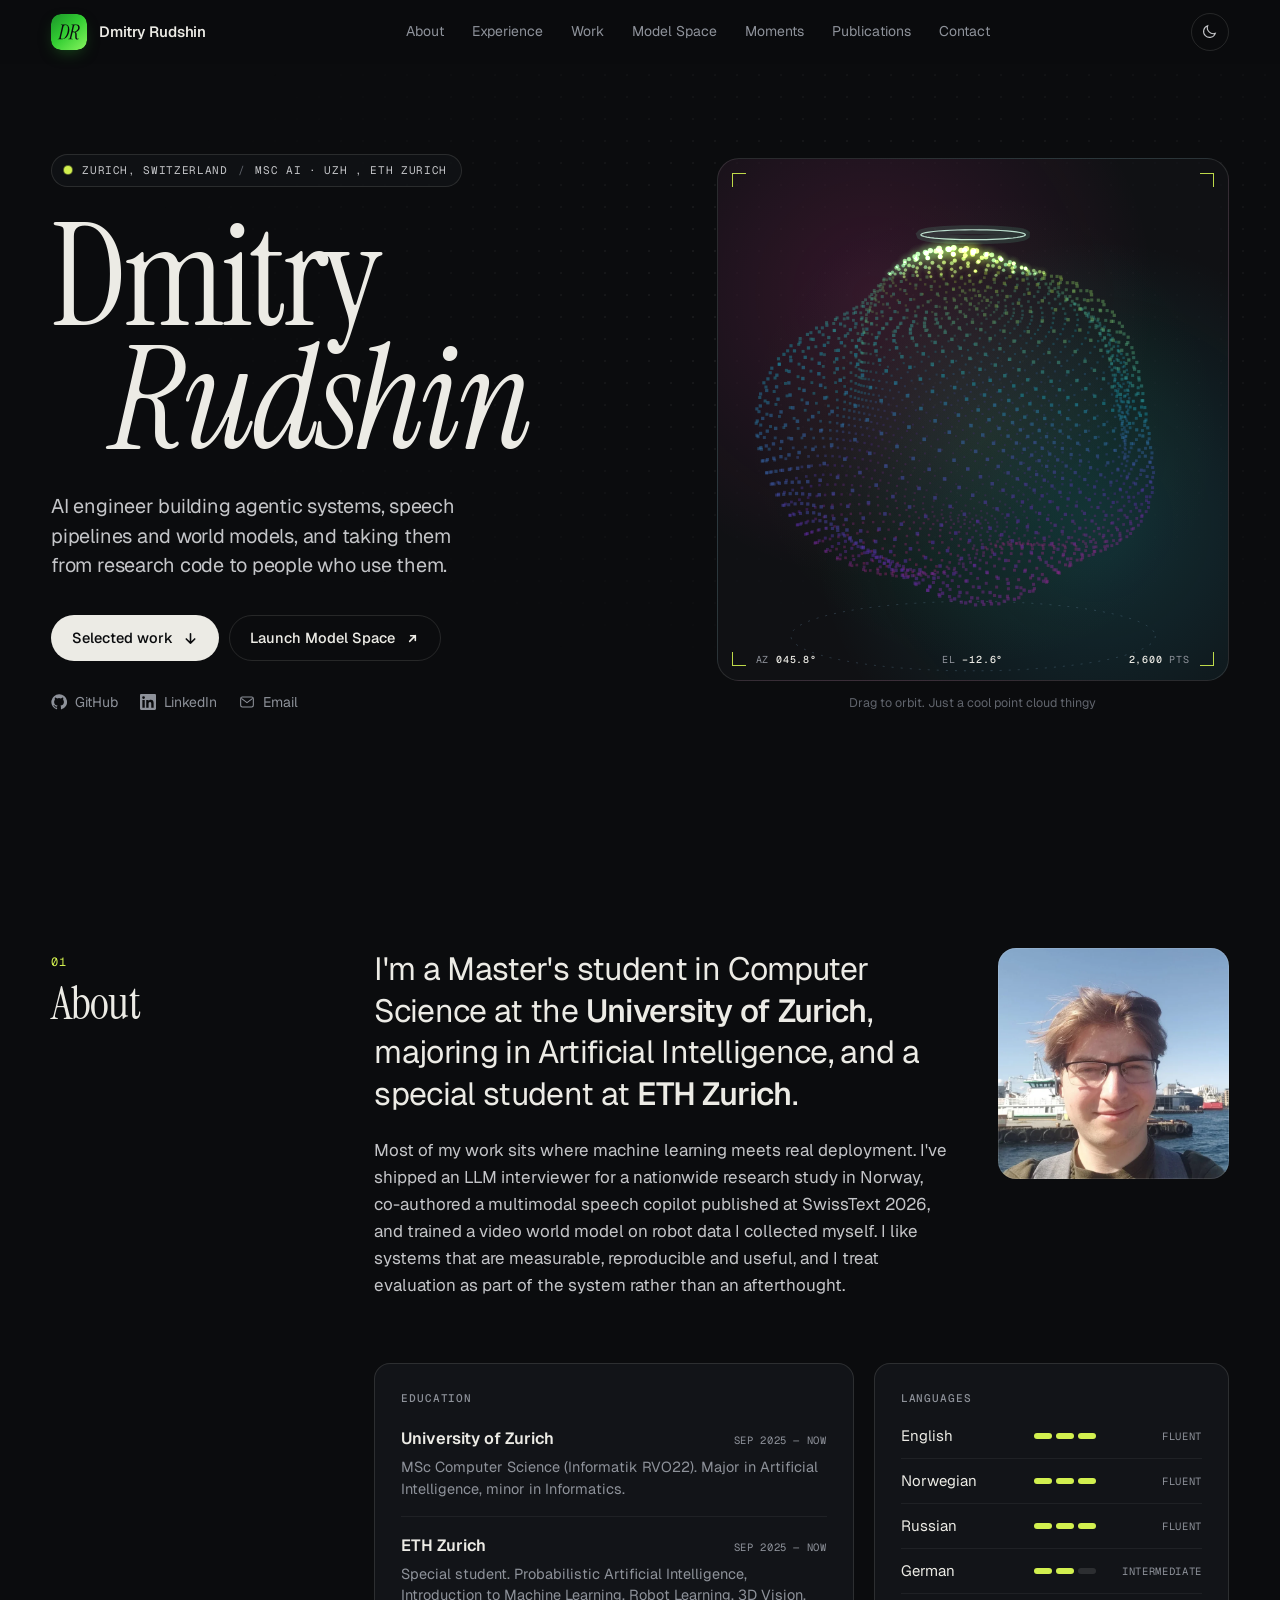
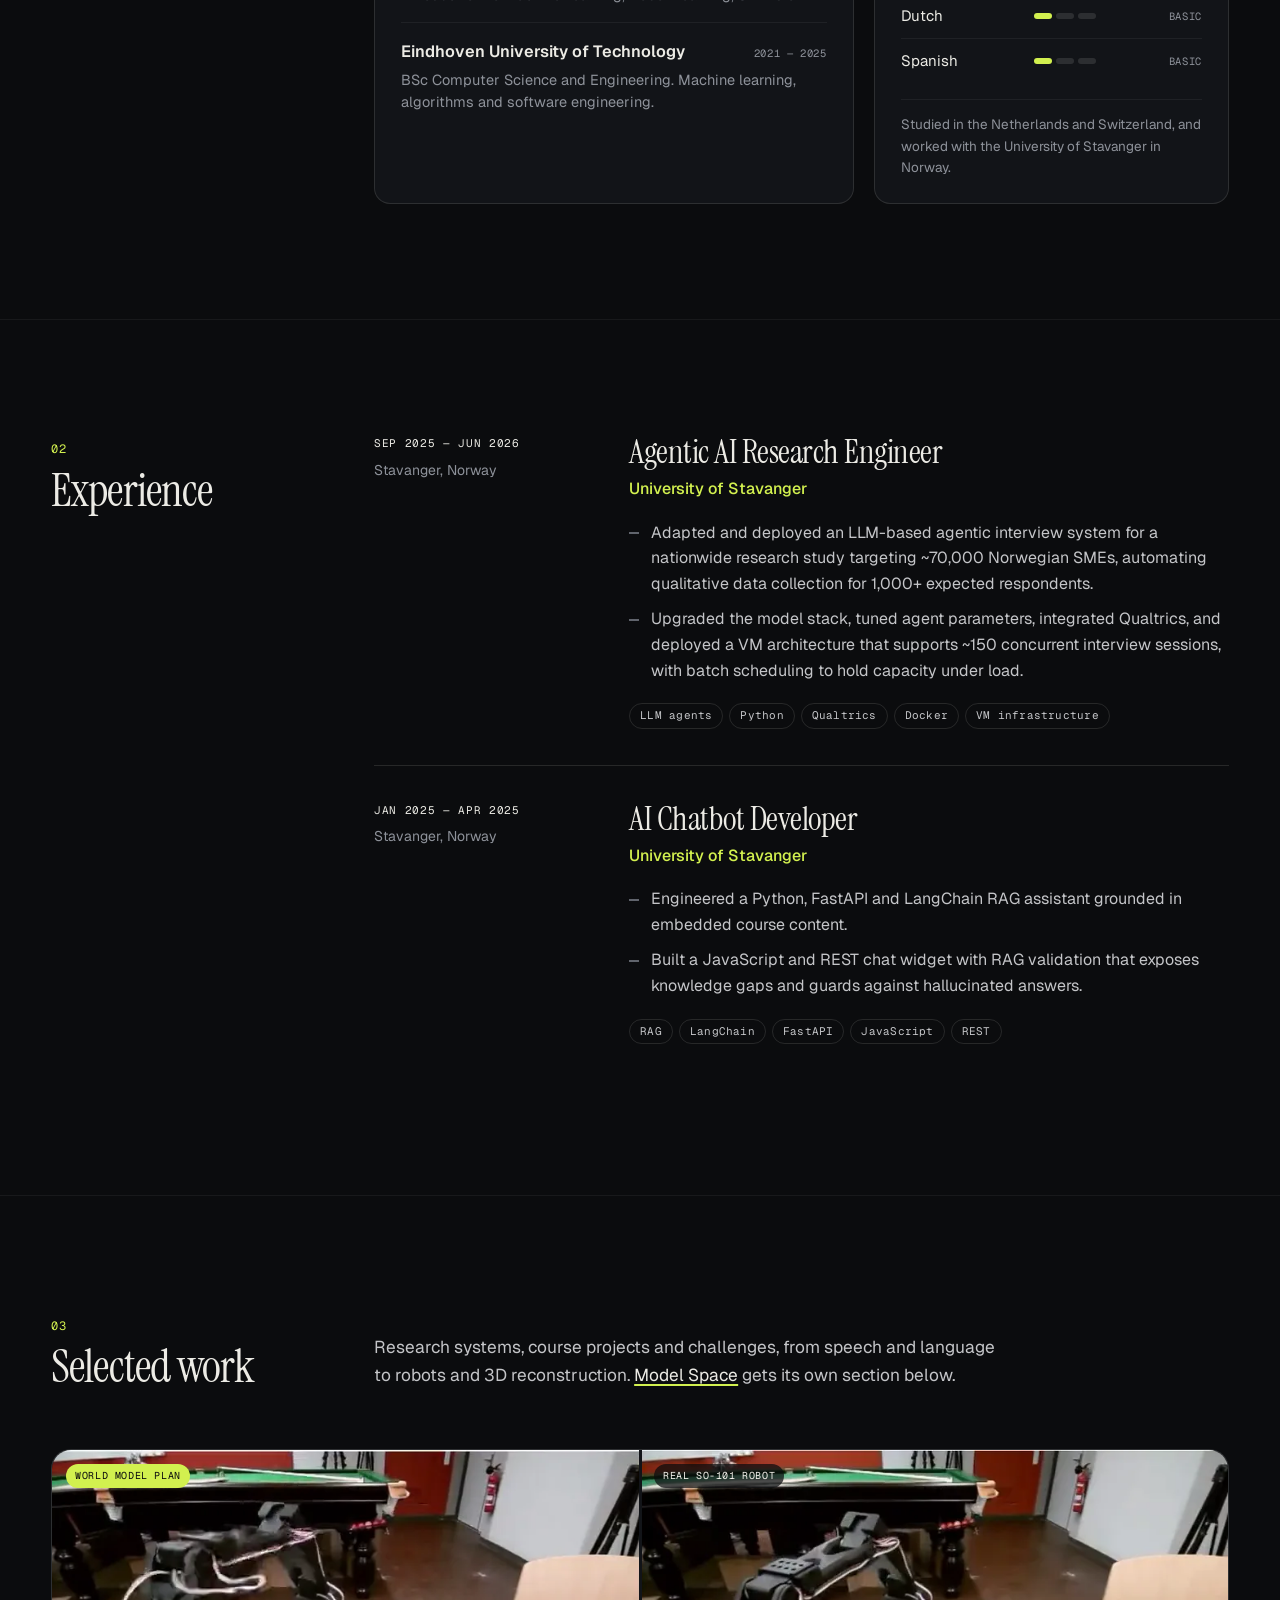
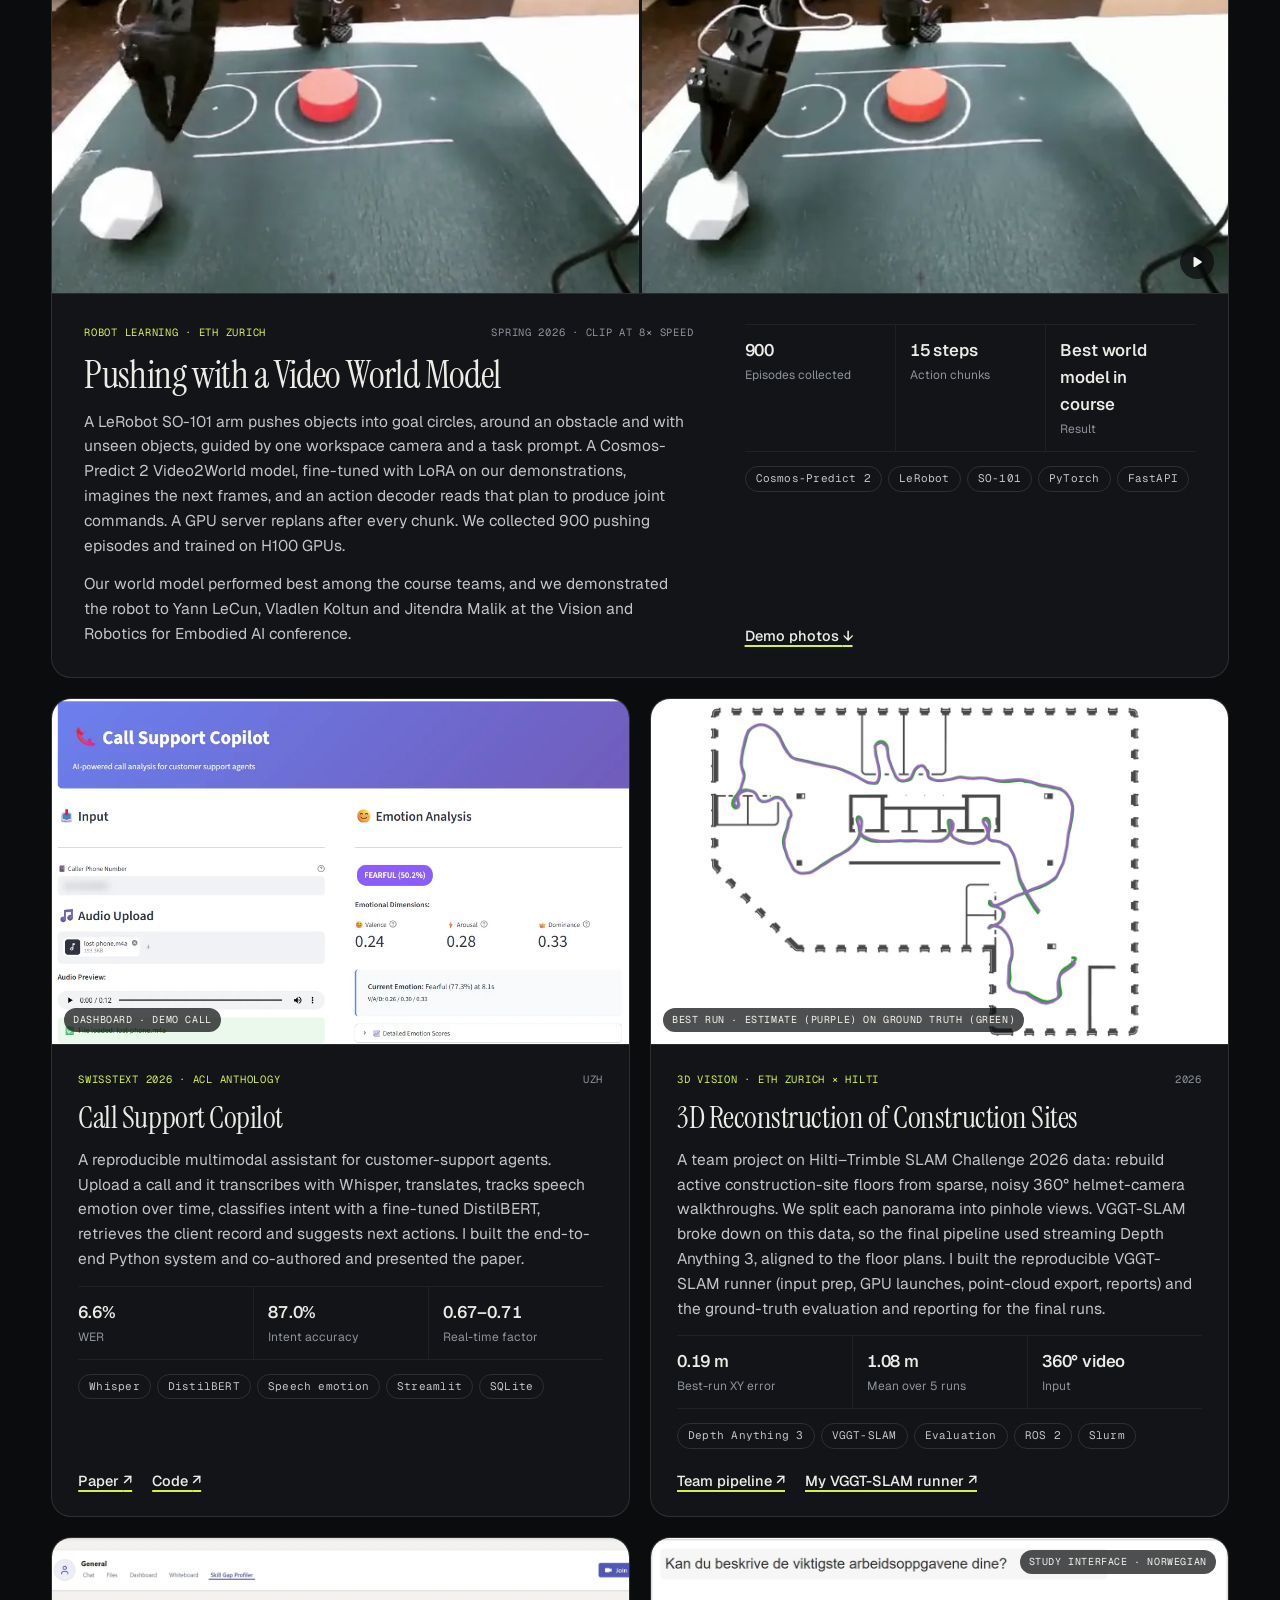
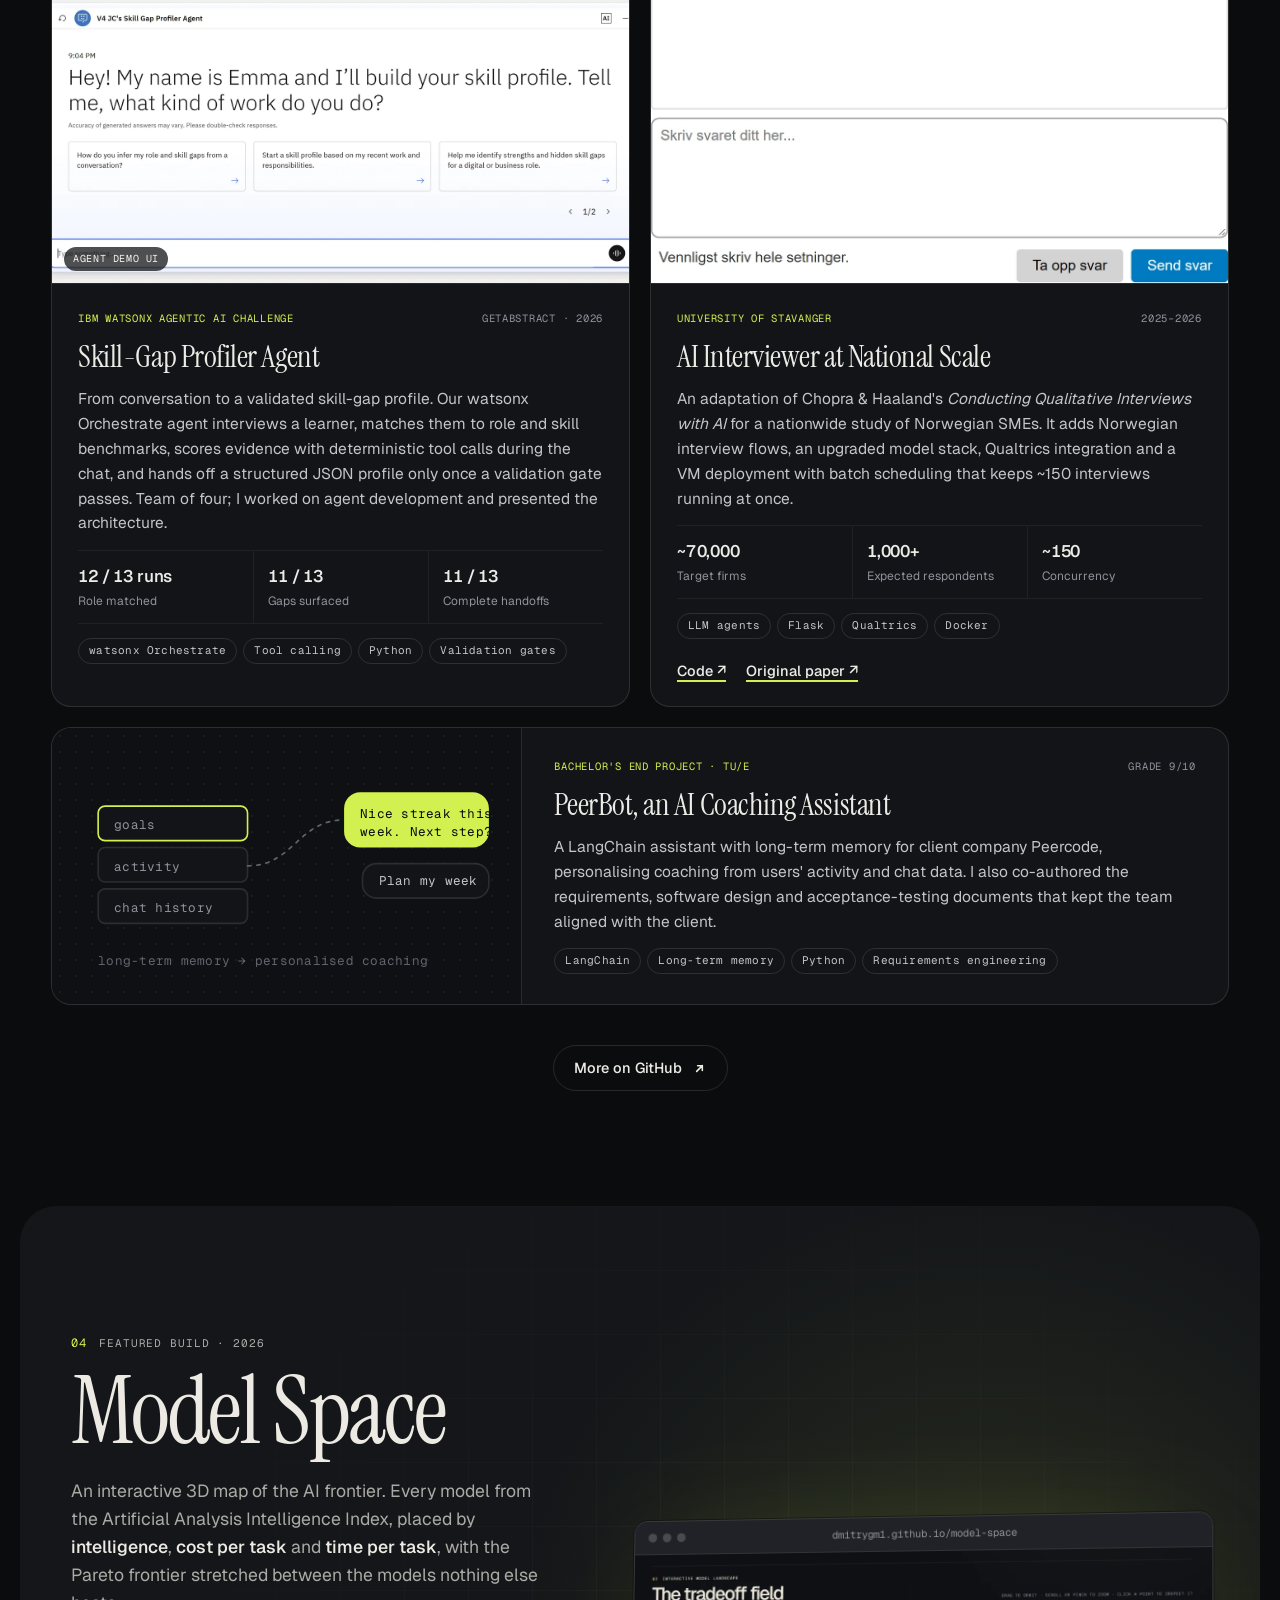
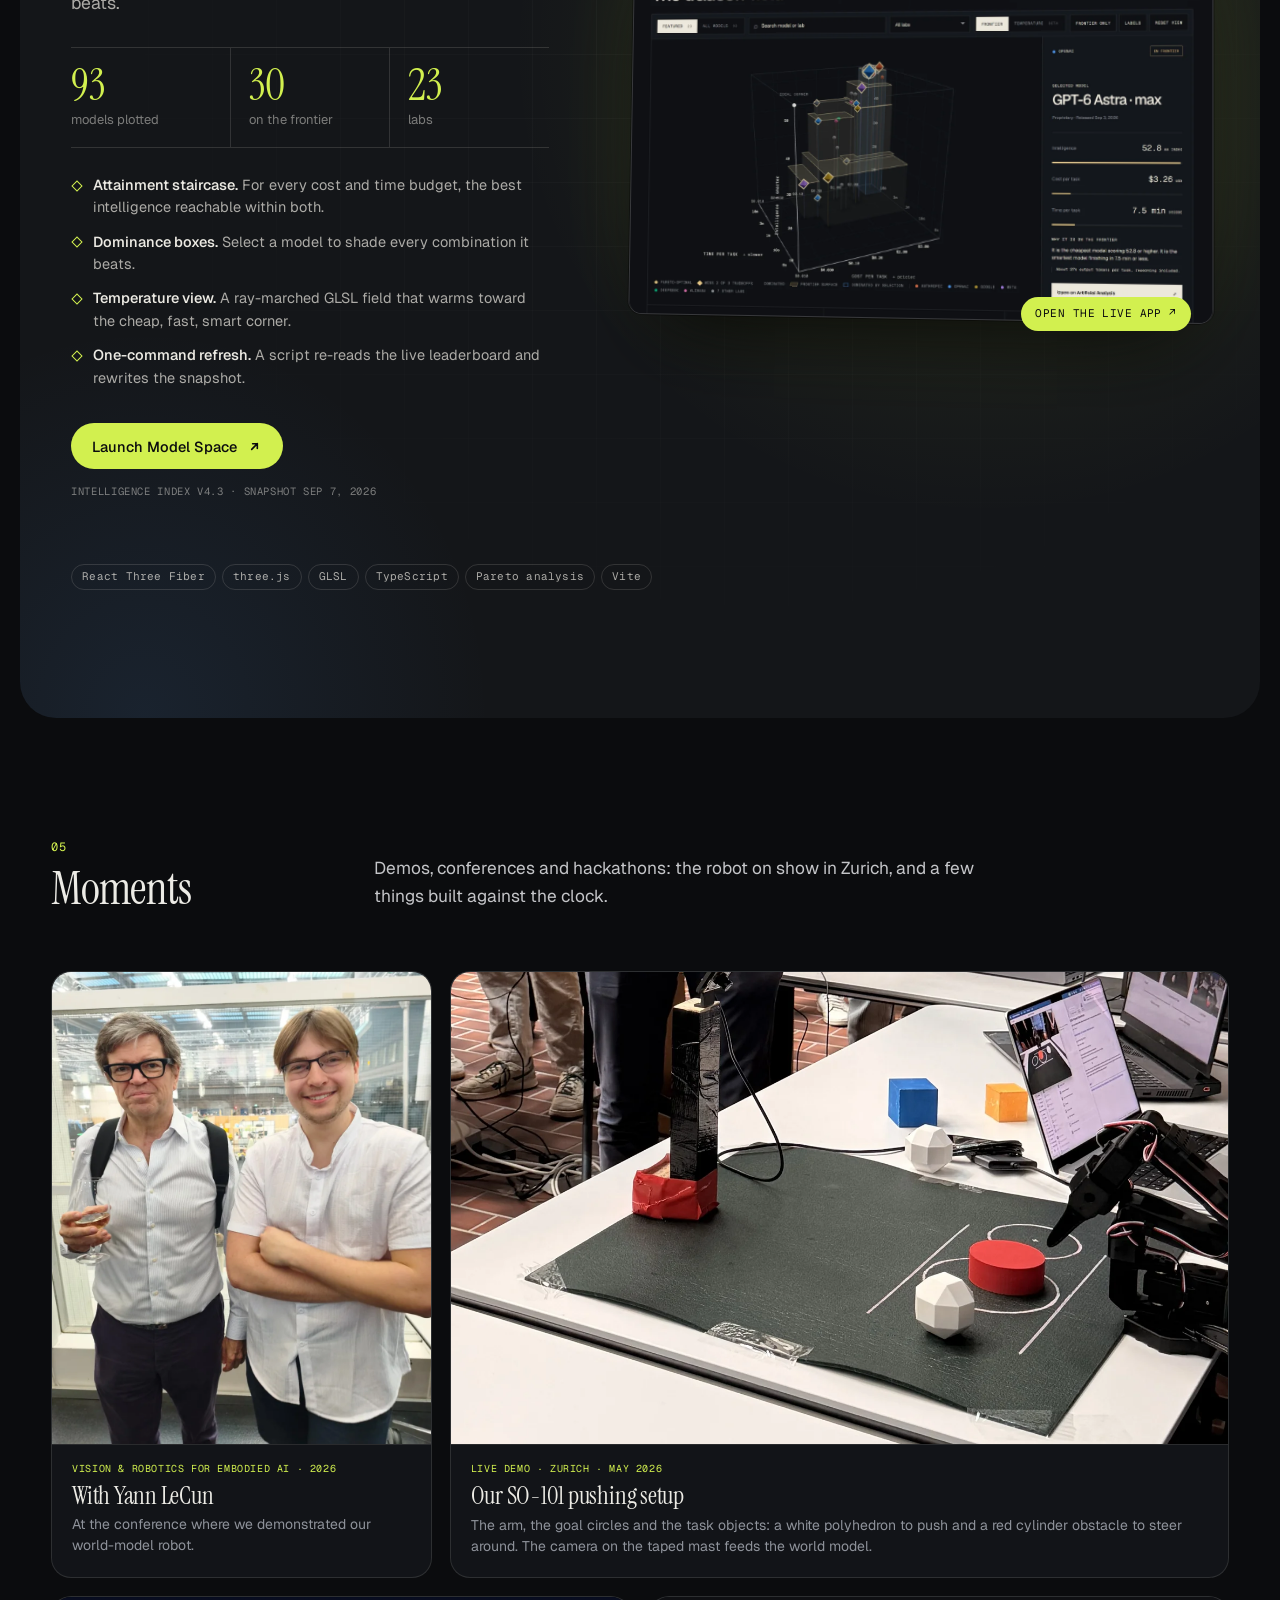
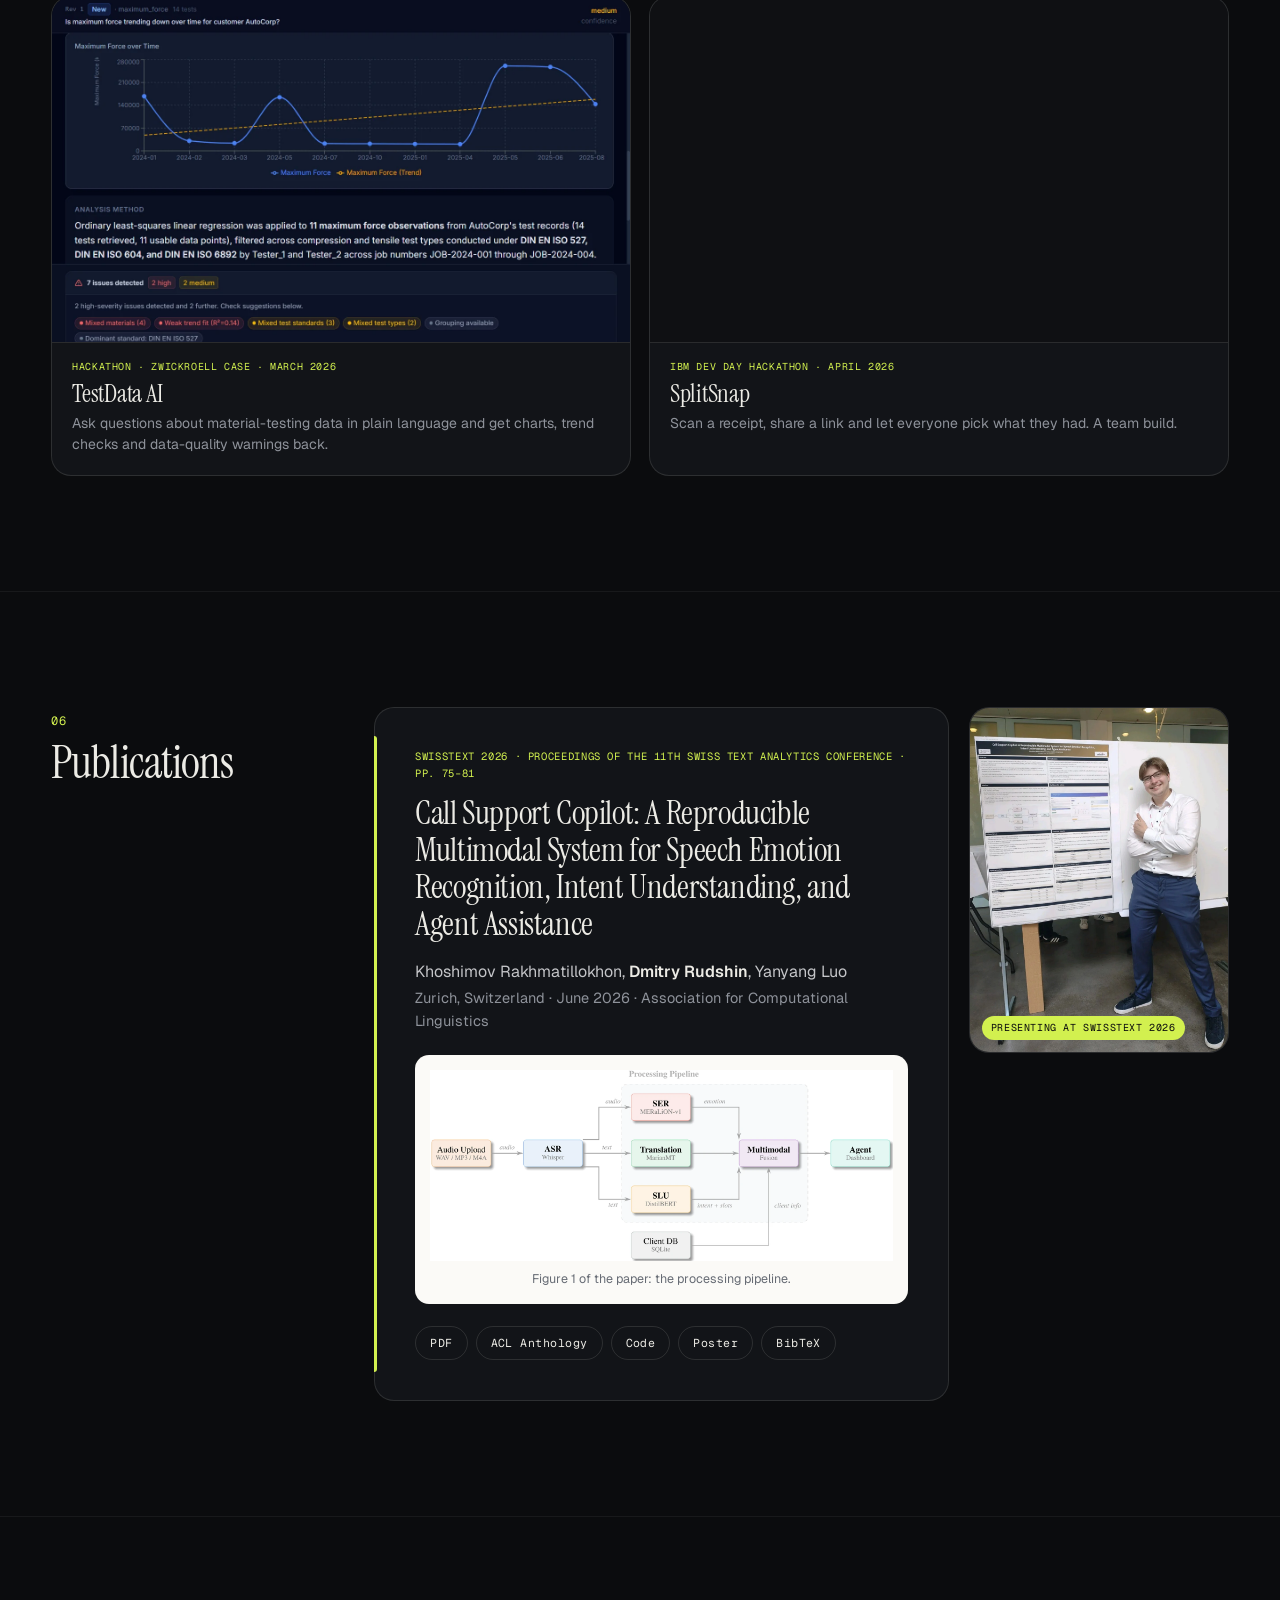
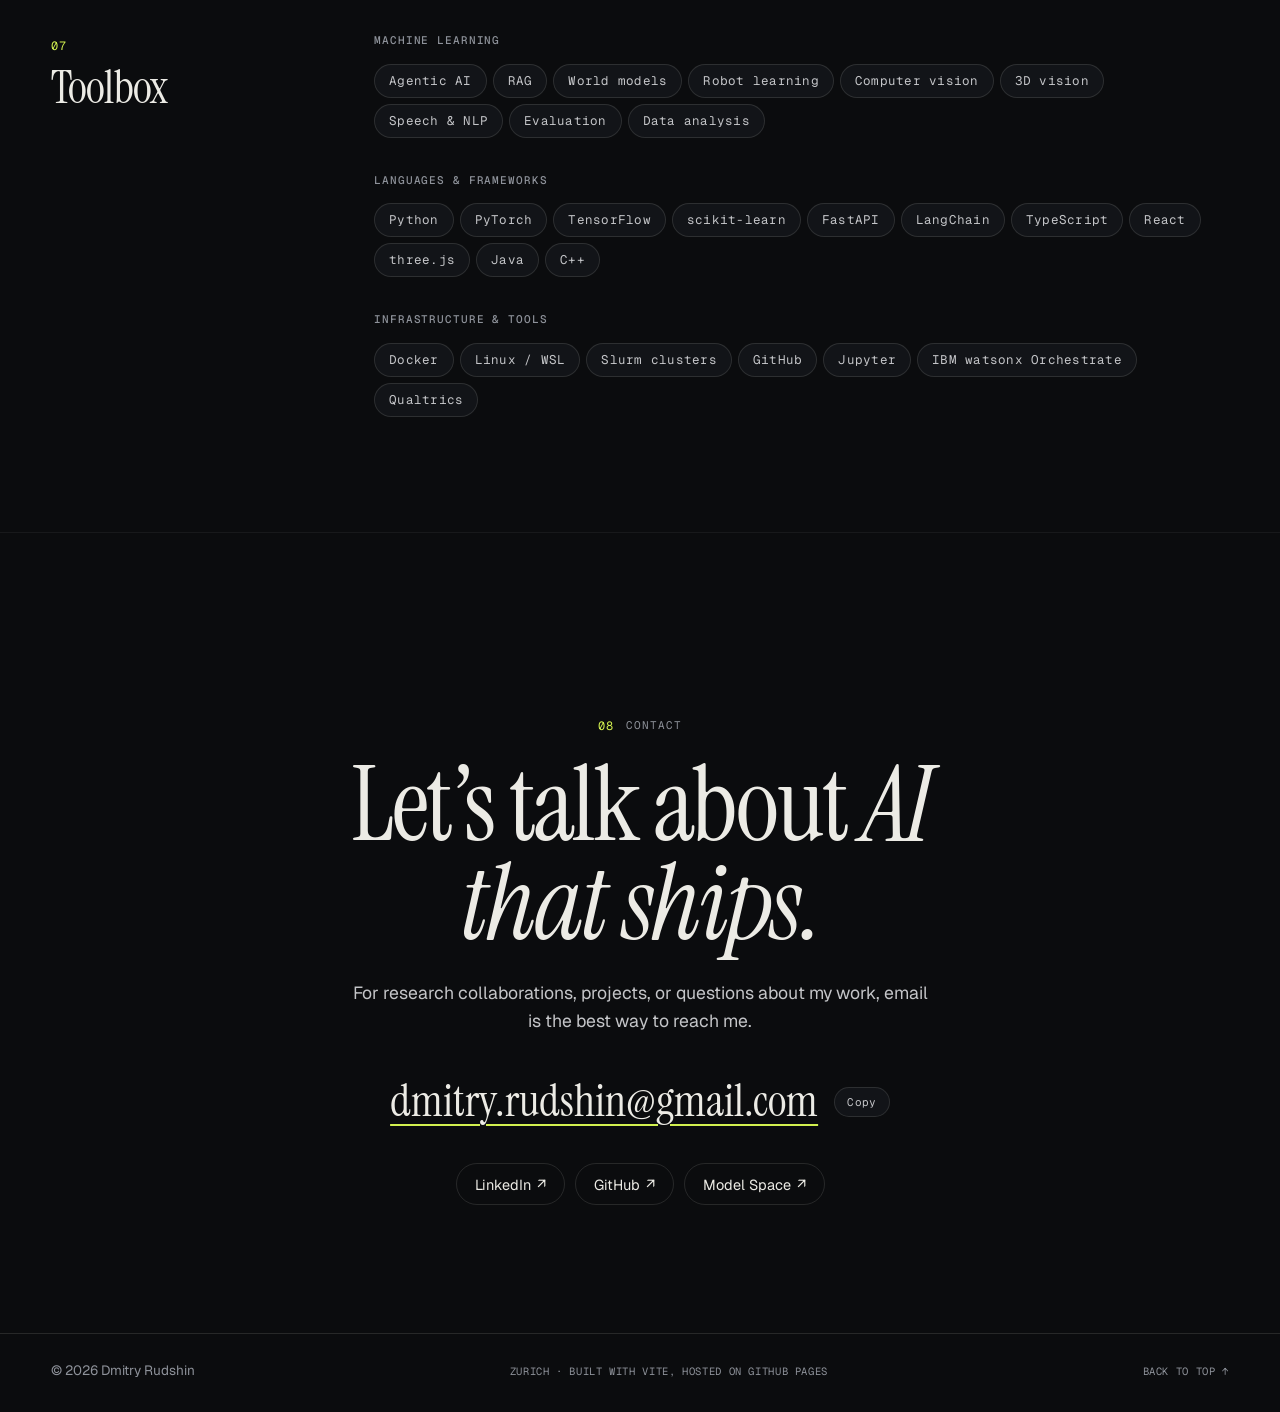
==== index.html @ 6ebbfca5 "deploy: Dmitrygm1/personal-website@c282a1382f0dcc398c1ed1d60522c36b5a8d6012" ====
<!doctype html>
<html lang="en">
  <head>
    <meta charset="UTF-8" />
    <meta name="viewport" content="width=device-width, initial-scale=1" />
    <title>Dmitry Rudshin · AI Engineer</title>
    <meta
      name="description"
      content="Dmitry Rudshin is an AI engineer and MSc Computer Science student at the University of Zurich and ETH Zurich, building agentic AI systems, speech pipelines, 3D vision and robot world models."
    />
    <meta name="author" content="Dmitry Rudshin" />
    <meta name="color-scheme" content="dark light" />
    <meta name="theme-color" content="#0b0c0e" />
    <link rel="canonical" href="https://dmitrygm1.github.io/" />
    <link rel="icon" href="/favicon.svg" type="image/svg+xml" />
    <link rel="apple-touch-icon" href="/apple-touch-icon.png" />

    <meta property="og:type" content="profile" />
    <meta property="og:site_name" content="Dmitry Rudshin" />
    <meta property="og:url" content="https://dmitrygm1.github.io/" />
    <meta property="og:title" content="Dmitry Rudshin · AI Engineer" />
    <meta
      property="og:description"
      content="Agentic AI, speech, 3D vision and robot world models. MSc Computer Science at the University of Zurich and ETH Zurich."
    />
    <meta property="og:image" content="https://dmitrygm1.github.io/og.png" />
    <meta property="og:image:width" content="1200" />
    <meta property="og:image:height" content="630" />
    <meta property="og:image:alt" content="Dmitry Rudshin · AI Engineer" />
    <meta property="profile:first_name" content="Dmitry" />
    <meta property="profile:last_name" content="Rudshin" />
    <meta name="twitter:card" content="summary_large_image" />
    <meta name="twitter:title" content="Dmitry Rudshin · AI Engineer" />
    <meta name="twitter:image" content="https://dmitrygm1.github.io/og.png" />

    <link rel="preconnect" href="https://fonts.googleapis.com" />
    <link rel="preconnect" href="https://fonts.gstatic.com" crossorigin />
    <link
      rel="stylesheet"
      href="https://fonts.googleapis.com/css2?family=Geist:wght@300..700&family=Geist+Mono:wght@400..600&family=Instrument+Serif:ital@0;1&display=swap"
    />

    <!-- Theme before paint: dark unless the visitor picked light. -->
    <script>
      (function () {
        var root = document.documentElement;
        root.classList.add("js");
        var light = false;
        try {
          light = localStorage.getItem("dr-theme") === "light";
        } catch (e) {}
        if (!light) root.dataset.theme = "dark";
      })();
    </script>

    <script type="application/ld+json">
      {
        "@context": "https://schema.org",
        "@type": "Person",
        "name": "Dmitry Rudshin",
        "url": "https://dmitrygm1.github.io/",
        "email": "mailto:dmitry.rudshin@gmail.com",
        "jobTitle": "AI Engineer",
        "sameAs": ["https://www.linkedin.com/in/dmitry-rudshin", "https://github.com/Dmitrygm1"],
        "affiliation": [
          { "@type": "CollegeOrUniversity", "name": "University of Zurich" },
          { "@type": "CollegeOrUniversity", "name": "ETH Zurich" }
        ],
        "alumniOf": { "@type": "CollegeOrUniversity", "name": "Eindhoven University of Technology" },
        "knowsAbout": ["Agentic AI", "Retrieval-augmented generation", "Speech processing", "World models", "Robot learning", "Computer vision", "3D vision"],
        "knowsLanguage": ["English", "Norwegian", "Russian", "German", "Dutch", "Spanish"]
      }
    </script>
    <script type="module" crossorigin src="/assets/home-Czyv4Zl3.js"></script>
    <link rel="modulepreload" crossorigin href="/assets/pareto-D0q48_XX.js">
    <link rel="stylesheet" crossorigin href="/assets/home-0fD5lj1x.css">
  </head>
  <body>
    <a class="skip-link" href="#main">Skip to content</a>

    <header class="site-header" data-header>
      <div class="header-inner">
        <a class="brand" href="#top" aria-label="Dmitry Rudshin, back to top">
          <svg class="brand-mark" viewBox="0 0 64 64" aria-hidden="true"><defs><linearGradient id="brand-gradient" x1="6" y1="4" x2="58" y2="62" gradientUnits="userSpaceOnUse"><stop offset="0" stop-color="#1f9d2b"/><stop offset="0.45" stop-color="#32cd32"/><stop offset="1" stop-color="#7ef05a"/></linearGradient></defs><rect width="64" height="64" rx="17" fill="url(#brand-gradient)"/><path d="M12.26 45.11Q11.74 45.11 11.74 44.74Q11.74 44.33 12.48 44.22L13.22 44.11Q14.03 44 14.34 43.73Q14.66 43.45 14.8 42.67L19.82 20.99Q20 20.22 19.82 19.96Q19.63 19.7 18.9 19.56L18.16 19.41Q17.68 19.3 17.68 19Q17.68 18.56 18.34 18.56H25.76Q28.93 18.56 30.79 20.9Q32.65 23.24 32.65 27.85Q32.65 31.24 31.58 34.36Q30.51 37.48 28.71 39.89Q26.9 42.31 24.59 43.71Q22.29 45.11 19.78 45.11ZM19.97 44.15Q22.07 44.15 23.91 42.6Q25.76 41.05 27.16 38.38Q28.56 35.71 29.35 32.35Q30.14 28.99 30.14 25.42Q30.14 22.47 28.93 20.99Q27.71 19.52 25.53 19.52Q22.77 19.52 22.14 22.21L17.72 41.46Q17.39 42.93 17.99 43.54Q18.6 44.15 19.97 44.15ZM46.55 45.44Q45 45.44 44.03 44.33Q43.05 43.23 43.09 41.24L43.12 37.14Q43.16 35.15 42.9 34.12Q42.64 33.09 41.94 32.72Q41.24 32.35 39.88 32.35Q39.07 32.35 38.68 32.65Q38.29 32.94 38.14 33.57L36.01 42.53Q35.82 43.3 36.04 43.6Q36.26 43.89 37.19 44.04L38.81 44.26Q39.32 44.3 39.32 44.67Q39.32 45.11 38.73 45.11H30.92Q30.4 45.11 30.4 44.74Q30.4 44.33 31.14 44.22L31.88 44.11Q32.69 44 33 43.73Q33.31 43.45 33.46 42.67L38.48 20.99Q38.66 20.22 38.48 19.96Q38.29 19.7 37.55 19.56L36.82 19.41Q36.34 19.3 36.34 19Q36.34 18.56 37 18.56H44.49Q46.66 18.56 48.1 19.33Q49.54 20.11 50.26 21.4Q50.98 22.69 50.98 24.24Q50.98 26.19 49.98 27.78Q48.99 29.36 47.38 30.45Q45.78 31.54 43.93 32.06Q43.71 32.09 43.69 32.26Q43.68 32.42 43.9 32.53Q44.93 33.09 45.3 34.08Q45.67 35.08 45.67 36.74V40.5Q45.67 42.53 46.11 43.28Q46.55 44.04 47.33 44.04Q47.62 44.04 47.84 43.95Q48.06 43.85 48.43 43.6Q48.73 43.34 48.97 43.45Q49.21 43.56 49.21 43.85Q49.21 44.37 48.43 44.91Q47.66 45.44 46.55 45.44ZM41.17 31.43Q43.01 31.43 44.63 30.43Q46.26 29.44 47.27 27.74Q48.28 26.05 48.28 23.94Q48.28 21.88 47.27 20.68Q46.26 19.48 43.75 19.48Q41.39 19.48 41.02 20.96L39.07 29.4Q38.59 31.43 41.17 31.43Z" fill="#0b0c0e"/></svg>
          <span class="brand-name">Dmitry Rudshin</span>
        </a>

        <nav class="site-nav" id="site-nav" aria-label="Primary">
          <a href="#about">About</a>
          <a href="#experience">Experience</a>
          <a href="#work">Work</a>
          <a href="#model-space">Model Space</a>
          <a href="#moments">Moments</a>
          <a href="#publications">Publications</a>
          <a href="#contact">Contact</a>
        </nav>

        <div class="header-actions">
          <button class="icon-button theme-toggle" type="button" data-theme-toggle aria-label="Switch colour theme">
            <svg class="icon-sun" viewBox="0 0 24 24" aria-hidden="true">
              <circle cx="12" cy="12" r="4.2" />
              <path d="M12 2.5v2.2M12 19.3v2.2M4.7 4.7l1.6 1.6M17.7 17.7l1.6 1.6M2.5 12h2.2M19.3 12h2.2M4.7 19.3l1.6-1.6M17.7 6.3l1.6-1.6" />
            </svg>
            <svg class="icon-moon" viewBox="0 0 24 24" aria-hidden="true">
              <path d="M20.2 14.6A8.5 8.5 0 0 1 9.4 3.8a8.5 8.5 0 1 0 10.8 10.8Z" />
            </svg>
          </button>
          <button class="icon-button menu-toggle" type="button" data-menu-toggle aria-controls="site-nav" aria-expanded="false" aria-label="Open menu">
            <span></span><span></span>
          </button>
        </div>
      </div>
    </header>

    <main id="main">
      <!-- ───────────────────────── Hero ───────────────────────── -->
      <section class="hero" id="top" aria-labelledby="hero-title">
        <div class="container hero-grid">
          <div class="hero-copy">
            <p class="hero-kicker reveal">
              <span class="pulse" aria-hidden="true"></span>
              <span>Zurich, Switzerland</span> <span class="sep" aria-hidden="true">/</span> <span>MSc AI · UZH , ETH Zurich</span>
            </p>
            <h1 class="hero-title reveal" id="hero-title">
              <span>Dmitry</span>
              <span><em>Rudshin</em></span>
            </h1>
            <p class="hero-lede reveal">
              AI engineer building agentic systems, speech pipelines and
              world models, and taking them from research code to people who use them.
            </p>
            <div class="hero-actions reveal">
              <a class="button button-primary" href="#work">
                Selected work
                <svg viewBox="0 0 16 16" aria-hidden="true"><path d="M8 3v10M3.5 8.5 8 13l4.5-4.5" /></svg>
              </a>
              <a class="button button-ghost" href="/model-space/">
                Launch Model Space
                <svg viewBox="0 0 16 16" aria-hidden="true"><path d="M5 11 11 5M6 5h5v5" /></svg>
              </a>
            </div>
            <ul class="hero-links reveal" aria-label="Profiles">
              <li>
                <a href="https://github.com/Dmitrygm1" target="_blank" rel="noopener">
                  <svg viewBox="0 0 24 24" aria-hidden="true"><path d="M12 .5a11.5 11.5 0 0 0-3.64 22.41c.58.1.79-.25.79-.56v-2c-3.2.7-3.88-1.37-3.88-1.37-.52-1.33-1.28-1.69-1.28-1.69-1.05-.71.08-.7.08-.7 1.15.08 1.76 1.19 1.76 1.19 1.03 1.76 2.7 1.25 3.36.96.1-.75.4-1.25.73-1.54-2.55-.29-5.24-1.28-5.24-5.68 0-1.25.45-2.28 1.19-3.08-.12-.29-.52-1.46.11-3.05 0 0 .97-.31 3.17 1.18a11 11 0 0 1 5.77 0c2.2-1.49 3.17-1.18 3.17-1.18.63 1.59.23 2.76.11 3.05.74.8 1.19 1.83 1.19 3.08 0 4.41-2.69 5.38-5.26 5.67.41.36.78 1.06.78 2.14v3.17c0 .31.21.67.8.56A11.5 11.5 0 0 0 12 .5Z" /></svg>
                  GitHub
                </a>
              </li>
              <li>
                <a href="https://www.linkedin.com/in/dmitry-rudshin" target="_blank" rel="noopener">
                  <svg viewBox="0 0 24 24" aria-hidden="true"><path d="M20.45 20.45h-3.56v-5.57c0-1.33-.02-3.04-1.85-3.04-1.85 0-2.14 1.45-2.14 2.94v5.67H9.34V9h3.42v1.56h.05c.48-.9 1.64-1.85 3.37-1.85 3.6 0 4.27 2.37 4.27 5.46v6.28ZM5.34 7.43a2.06 2.06 0 1 1 0-4.13 2.06 2.06 0 0 1 0 4.13ZM7.12 20.45H3.56V9h3.56v11.45ZM22.22 0H1.77C.79 0 0 .77 0 1.73v20.54C0 23.23.79 24 1.77 24h20.45c.98 0 1.78-.77 1.78-1.73V1.73C24 .77 23.2 0 22.22 0Z" /></svg>
                  LinkedIn
                </a>
              </li>
              <li>
                <a href="mailto:dmitry.rudshin@gmail.com">
                  <svg viewBox="0 0 24 24" aria-hidden="true" class="stroke"><rect x="2.5" y="4.5" width="19" height="15" rx="2.5" /><path d="m3.5 6.5 8.5 6.5 8.5-6.5" /></svg>
                  Email
                </a>
              </li>
            </ul>
          </div>

          <figure class="cloud-figure reveal" aria-label="Interactive point cloud">
            <div class="viewport" data-viewport title="Drag to orbit">
              <canvas data-pointcloud aria-hidden="true"></canvas>
              <span class="corner tl" aria-hidden="true"></span>
              <span class="corner tr" aria-hidden="true"></span>
              <span class="corner bl" aria-hidden="true"></span>
              <span class="corner br" aria-hidden="true"></span>
              <div class="viewport-hud top" aria-hidden="true">
                <span></span>
                <span></span>
              </div>
              <div class="viewport-hud bottom" aria-hidden="true">
                <span>az <b data-readout-az>000.0°</b></span>
                <span>el <b data-readout-el>00.0°</b></span>
                <span><b data-readout-n>0</b> pts</span>
              </div>
            </div>
            <figcaption>Drag to orbit. Just a cool point cloud thingy</figcaption>
          </figure>
        </div>
      </section>

      <!-- ───────────────────────── About ───────────────────────── -->
      <section class="section" id="about" aria-labelledby="about-title">
        <div class="container section-grid">
          <header class="section-label reveal">
            <span class="section-index">01</span>
            <h2 id="about-title">About</h2>
          </header>

          <div class="section-body">
            <div class="about-lead">
              <div class="about-intro reveal">
                <p class="big-text">
                  I'm a Master's student in Computer Science at the <strong>University of Zurich</strong>, majoring in
                  Artificial Intelligence, and a special student at <strong>ETH Zurich</strong>.
                </p>
                <p>
                  Most of my work sits where machine learning meets real deployment. I've shipped an LLM interviewer for a
                  nationwide research study in Norway, co-authored a multimodal speech copilot published at SwissText 2026,
                  and trained a video world model on robot data I collected myself. I like systems that are measurable,
                  reproducible and useful, and I treat evaluation as part of the system rather than an afterthought.
                </p>
              </div>
              <figure class="portrait reveal">
                <img src="/images/photos/portrait.webp" width="720" height="720" decoding="async" alt="Dmitry Rudshin smiling by a harbour on a sunny day" />
              </figure>
            </div>

            <div class="about-columns">
              <div class="panel reveal">
                <h3 class="panel-title">Education</h3>
                <ol class="edu-list">
                  <li>
                    <div class="edu-head">
                      <strong>University of Zurich</strong>
                      <span class="mono">Sep 2025 — now</span>
                    </div>
                    <p>MSc Computer Science (Informatik RVO22). Major in Artificial Intelligence, minor in Informatics.</p>
                  </li>
                  <li>
                    <div class="edu-head">
                      <strong>ETH Zurich</strong>
                      <span class="mono">Sep 2025 — now</span>
                    </div>
                    <p>Special student. Probabilistic Artificial Intelligence, Introduction to Machine Learning, Robot Learning, 3D Vision.</p>
                  </li>
                  <li>
                    <div class="edu-head">
                      <strong>Eindhoven University of Technology</strong>
                      <span class="mono">2021 — 2025</span>
                    </div>
                    <p>BSc Computer Science and Engineering. Machine learning, algorithms and software engineering.</p>
                  </li>
                </ol>
              </div>

              <div class="panel reveal">
                <h3 class="panel-title">Languages</h3>
                <ul class="lang-list">
                  <li><span>English</span><span class="level" data-level="3" aria-label="Fluent"><i></i><i></i><i></i></span><em>Fluent</em></li>
                  <li><span>Norwegian</span><span class="level" data-level="3" aria-label="Fluent"><i></i><i></i><i></i></span><em>Fluent</em></li>
                  <li><span>Russian</span><span class="level" data-level="3" aria-label="Fluent"><i></i><i></i><i></i></span><em>Fluent</em></li>
                  <li><span>German</span><span class="level" data-level="2" aria-label="Intermediate"><i></i><i></i><i></i></span><em>Intermediate</em></li>
                  <li><span>Dutch</span><span class="level" data-level="1" aria-label="Basic"><i></i><i></i><i></i></span><em>Basic</em></li>
                  <li><span>Spanish</span><span class="level" data-level="1" aria-label="Basic"><i></i><i></i><i></i></span><em>Basic</em></li>
                </ul>
                <p class="panel-note">Studied in the Netherlands and Switzerland, and worked with the University of Stavanger in Norway.</p>
              </div>
            </div>
          </div>
        </div>
      </section>

      <!-- ───────────────────────── Experience ───────────────────────── -->
      <section class="section" id="experience" aria-labelledby="experience-title">
        <div class="container section-grid">
          <header class="section-label reveal">
            <span class="section-index">02</span>
            <h2 id="experience-title">Experience</h2>
          </header>

          <div class="section-body">
            <ol class="timeline">
              <li class="role reveal">
                <div class="role-meta">
                  <span class="mono">Sep 2025 — Jun 2026</span>
                  <span class="role-place">Stavanger, Norway</span>
                </div>
                <div class="role-body">
                  <h3>Agentic AI Research Engineer</h3>
                  <p class="role-org">University of Stavanger</p>
                  <ul>
                    <li>
                      Adapted and deployed an LLM-based agentic interview system for a nationwide research study targeting
                      ~70,000 Norwegian SMEs, automating qualitative data collection for 1,000+ expected respondents.
                    </li>
                    <li>
                      Upgraded the model stack, tuned agent parameters, integrated Qualtrics, and deployed a VM architecture
                      that supports ~150 concurrent interview sessions, with batch scheduling to hold capacity under load.
                    </li>
                  </ul>
                  <ul class="tags" aria-label="Technologies">
                    <li>LLM agents</li><li>Python</li><li>Qualtrics</li><li>Docker</li><li>VM infrastructure</li>
                  </ul>
                </div>
              </li>

              <li class="role reveal">
                <div class="role-meta">
                  <span class="mono">Jan 2025 — Apr 2025</span>
                  <span class="role-place">Stavanger, Norway</span>
                </div>
                <div class="role-body">
                  <h3>AI Chatbot Developer</h3>
                  <p class="role-org">University of Stavanger</p>
                  <ul>
                    <li>Engineered a Python, FastAPI and LangChain RAG assistant grounded in embedded course content.</li>
                    <li>
                      Built a JavaScript and REST chat widget with RAG validation that exposes knowledge gaps and guards
                      against hallucinated answers.
                    </li>
                  </ul>
                  <ul class="tags" aria-label="Technologies">
                    <li>RAG</li><li>LangChain</li><li>FastAPI</li><li>JavaScript</li><li>REST</li>
                  </ul>
                </div>
              </li>
            </ol>
          </div>
        </div>
      </section>

      <!-- ───────────────────────── Work ───────────────────────── -->
      <section class="section" id="work" aria-labelledby="work-title">
        <div class="container">
          <div class="section-grid section-grid-head">
            <header class="section-label reveal">
              <span class="section-index">03</span>
              <h2 id="work-title">Selected work</h2>
            </header>
            <p class="section-intro reveal">
              Research systems, course projects and challenges, from speech and language to robots and 3D reconstruction.
              <a class="text-link" href="#model-space">Model Space</a> gets its own section below.
            </p>
          </div>

          <div class="project-grid">
            <!-- Video World Model (featured) -->
            <article class="project project-featured reveal" aria-labelledby="p-worldmodel">
              <figure class="project-media media-wide">
                <video
                  class="media-video"
                  muted
                  loop
                  playsinline
                  preload="none"
                  poster="/images/photos/world-model-poster.webp"
                  aria-label="World model plan beside the real robot, 8× speed"
                >
                  <source src="/media/world-model-plan-vs-action.mp4" type="video/mp4" />
                </video>
                <span class="media-tag accent tag-left" aria-hidden="true">World model plan</span>
                <span class="media-tag tag-right" aria-hidden="true">Real SO-101 robot</span>
                <span class="media-divider" aria-hidden="true"></span>
                <button class="media-toggle" type="button" data-video-toggle aria-label="Pause video">
                  <svg class="icon-pause" viewBox="0 0 16 16" aria-hidden="true"><path d="M5 3.5v9M11 3.5v9" /></svg>
                  <svg class="icon-play" viewBox="0 0 16 16" aria-hidden="true"><path d="M5 3.2v9.6L12.5 8Z" /></svg>
                </button>
                <figcaption class="sr-only">
                  Left: the video world model's predicted frames. Right: the real SO-101 arm pushing a white polyhedron around a
                  red cylinder obstacle into the goal circle. Clip sped up 8×.
                </figcaption>
              </figure>
              <div class="project-body">
                <div class="featured-main">
                  <p class="project-meta"><span>Robot Learning · ETH Zurich</span><span>Spring 2026 · clip at 8× speed</span></p>
                  <h3 id="p-worldmodel">Pushing with a Video World Model</h3>
                  <p>
                    A LeRobot SO-101 arm pushes objects into goal circles, around an obstacle and with unseen objects,
                    guided by one workspace camera and a task prompt. A Cosmos-Predict 2 Video2World model, fine-tuned
                    with LoRA on our demonstrations, imagines the next frames, and an action decoder reads that plan to
                    produce joint commands. A GPU server replans after every chunk. We collected 900 pushing episodes and
                    trained on H100 GPUs.
                  </p>
                  <p>
                    Our world model performed best among the course teams, and we demonstrated the robot to Yann LeCun,
                    Vladlen Koltun and Jitendra Malik at the Vision and Robotics for Embodied AI conference.
                  </p>
                </div>
                <div class="featured-side">
                  <dl class="project-stats">
                    <div><dt>Episodes collected</dt><dd>900</dd></div>
                    <div><dt>Action chunks</dt><dd>15 steps</dd></div>
                    <div><dt>Result</dt><dd>Best world model in course</dd></div>
                  </dl>
                  <ul class="tags" aria-label="Technologies">
                    <li>Cosmos-Predict 2</li><li>LeRobot</li><li>SO-101</li><li>PyTorch</li><li>FastAPI</li>
                  </ul>
                  <div class="project-links">
                    <a href="#moments">Demo photos <span aria-hidden="true">↓</span></a>
                  </div>
                </div>
              </div>
            </article>

            <!-- Call Support Copilot -->
            <article class="project reveal" aria-labelledby="p-copilot">
              <figure class="project-media">
                <img
                  src="/images/photos/copilot-dashboard.webp"
                  width="1020"
                  height="612"
                  loading="lazy"
                  decoding="async"
                  alt="Call Support Copilot dashboard analysing an uploaded call: the caller's emotion is classified as fearful, with valence, arousal and dominance scores"
                />
                <figcaption class="media-tag">Dashboard · demo call</figcaption>
              </figure>
              <div class="project-body">
                <p class="project-meta"><span>SwissText 2026 · ACL Anthology</span><span>UZH</span></p>
                <h3 id="p-copilot">Call Support Copilot</h3>
                <p>
                  A reproducible multimodal assistant for customer-support agents. Upload a call and it transcribes with
                  Whisper, translates, tracks speech emotion over time, classifies intent with a fine-tuned DistilBERT,
                  retrieves the client record and suggests next actions. I built the end-to-end Python system and
                  co-authored and presented the paper.
                </p>
                <dl class="project-stats">
                  <div><dt>WER</dt><dd>6.6%</dd></div>
                  <div><dt>Intent accuracy</dt><dd>87.0%</dd></div>
                  <div><dt>Real-time factor</dt><dd>0.67–0.71</dd></div>
                </dl>
                <ul class="tags" aria-label="Technologies">
                  <li>Whisper</li><li>DistilBERT</li><li>Speech emotion</li><li>Streamlit</li><li>SQLite</li>
                </ul>
                <div class="project-links">
                  <a href="https://aclanthology.org/2026.swisstext-1.6/" target="_blank" rel="noopener">Paper <span aria-hidden="true">↗</span></a>
                  <a href="https://github.com/Dmitrygm1/ETSP-Project" target="_blank" rel="noopener">Code <span aria-hidden="true">↗</span></a>
                </div>
              </div>
            </article>

            <!-- 3D reconstruction -->
            <article class="project reveal" aria-labelledby="p-slam">
              <figure class="project-media">
                <img
                  src="/images/photos/reconstruction-eval.webp"
                  width="1250"
                  height="750"
                  loading="lazy"
                  decoding="async"
                  alt="Construction-site floor plan with two almost identical camera trajectories: the estimated path from the Depth Anything 3 pipeline in purple lying on top of the ground truth in green"
                />
                <figcaption class="media-tag">Best run · estimate (purple) on ground truth (green)</figcaption>
              </figure>
              <div class="project-body">
                <p class="project-meta"><span>3D Vision · ETH Zurich × Hilti</span><span>2026</span></p>
                <h3 id="p-slam">3D Reconstruction of Construction Sites</h3>
                <p>
                  A team project on Hilti–Trimble SLAM Challenge 2026 data: rebuild active construction-site floors from
                  sparse, noisy 360° helmet-camera walkthroughs. We split each panorama into pinhole views. VGGT-SLAM broke
                  down on this data, so the final pipeline used streaming Depth Anything 3, aligned to the floor plans. I
                  built the reproducible VGGT-SLAM runner (input prep, GPU launches, point-cloud export, reports) and the
                  ground-truth evaluation and reporting for the final runs.
                </p>
                <dl class="project-stats">
                  <div><dt>Best-run XY error</dt><dd>0.19 m</dd></div>
                  <div><dt>Mean over 5 runs</dt><dd>1.08 m</dd></div>
                  <div><dt>Input</dt><dd>360° video</dd></div>
                </dl>
                <ul class="tags" aria-label="Technologies">
                  <li>Depth Anything 3</li><li>VGGT-SLAM</li><li>Evaluation</li><li>ROS 2</li><li>Slurm</li>
                </ul>
                <div class="project-links">
                  <a href="https://github.com/TangentH/da3-hilti" target="_blank" rel="noopener">Team pipeline <span aria-hidden="true">↗</span></a>
                  <a href="https://github.com/Dmitrygm1/hilti-vggt-runner" target="_blank" rel="noopener">My VGGT-SLAM runner <span aria-hidden="true">↗</span></a>
                </div>
              </div>
            </article>

            <!-- IBM watsonx -->
            <article class="project reveal" aria-labelledby="p-watsonx">
              <figure class="project-media">
                <img
                  src="/images/photos/watsonx-agent.webp"
                  width="1400"
                  height="840"
                  loading="lazy"
                  decoding="async"
                  alt="Demo chat interface of the Skill Gap Profiler agent greeting the user: Hey! My name is Emma and I'll build your skill profile. Tell me, what kind of work do you do?"
                />
                <figcaption class="media-tag">Agent demo UI</figcaption>
              </figure>
              <div class="project-body">
                <p class="project-meta"><span>IBM watsonx Agentic AI Challenge</span><span>getAbstract · 2026</span></p>
                <h3 id="p-watsonx">Skill-Gap Profiler Agent</h3>
                <p>
                  From conversation to a validated skill-gap profile. Our watsonx Orchestrate agent interviews a learner,
                  matches them to role and skill benchmarks, scores evidence with deterministic tool calls during the chat,
                  and hands off a structured JSON profile only once a validation gate passes. Team of four; I worked on
                  agent development and presented the architecture.
                </p>
                <dl class="project-stats">
                  <div><dt>Role matched</dt><dd>12 / 13 runs</dd></div>
                  <div><dt>Gaps surfaced</dt><dd>11 / 13</dd></div>
                  <div><dt>Complete handoffs</dt><dd>11 / 13</dd></div>
                </dl>
                <ul class="tags" aria-label="Technologies">
                  <li>watsonx Orchestrate</li><li>Tool calling</li><li>Python</li><li>Validation gates</li>
                </ul>
              </div>
            </article>

            <!-- AI Interviewer -->
            <article class="project reveal" aria-labelledby="p-interviews">
              <figure class="project-media">
                <img
                  src="/images/photos/interviewer-ui.webp"
                  width="1200"
                  height="715"
                  loading="lazy"
                  decoding="async"
                  alt="The AI interviewer's chat window in Norwegian, opening with the question: Can you describe your most important work tasks? Below it are an answer box and buttons to record or send the answer"
                />
                <figcaption class="media-tag tag-top-right">Study interface · Norwegian</figcaption>
              </figure>
              <div class="project-body">
                <p class="project-meta"><span>University of Stavanger</span><span>2025–2026</span></p>
                <h3 id="p-interviews">AI Interviewer at National Scale</h3>
                <p>
                  An adaptation of Chopra &amp; Haaland's <em>Conducting Qualitative Interviews with AI</em> for a
                  nationwide study of Norwegian SMEs. It adds Norwegian interview flows, an upgraded model stack, Qualtrics
                  integration and a VM deployment with batch scheduling that keeps ~150 interviews running at once.
                </p>
                <dl class="project-stats">
                  <div><dt>Target firms</dt><dd>~70,000</dd></div>
                  <div><dt>Expected respondents</dt><dd>1,000+</dd></div>
                  <div><dt>Concurrency</dt><dd>~150</dd></div>
                </dl>
                <ul class="tags" aria-label="Technologies">
                  <li>LLM agents</li><li>Flask</li><li>Qualtrics</li><li>Docker</li>
                </ul>
                <div class="project-links">
                  <a href="https://github.com/Dmitrygm1/interviews-UiS" target="_blank" rel="noopener">Code <span aria-hidden="true">↗</span></a>
                  <a href="https://dx.doi.org/10.2139/ssrn.4583756" target="_blank" rel="noopener">Original paper <span aria-hidden="true">↗</span></a>
                </div>
              </div>
            </article>

            <!-- PeerBot -->
            <article class="project project-row reveal" aria-labelledby="p-peerbot">
              <div class="project-art" aria-hidden="true">
                <svg viewBox="0 0 400 240" class="art art-memory">
                  <g class="stack">
                    <rect x="36" y="140" width="130" height="30" rx="6" />
                    <rect x="36" y="104" width="130" height="30" rx="6" />
                    <rect x="36" y="68" width="130" height="30" rx="6" class="hot" />
                    <text x="50" y="88">goals</text><text x="50" y="124">activity</text><text x="50" y="160">chat history</text>
                  </g>
                  <path class="link" d="M166 120c40 0 44-40 84-40" />
                  <g class="bubbles">
                    <rect x="250" y="56" width="126" height="48" rx="14" class="a" />
                    <rect x="266" y="118" width="110" height="30" rx="12" class="q" />
                    <text x="264" y="78">Nice streak this</text><text x="264" y="94">week. Next step?</text>
                    <text x="280" y="137" class="reply">Plan my week</text>
                  </g>
                  <text class="labels-text" x="36" y="206">long-term memory → personalised coaching</text>
                </svg>
              </div>
              <div class="project-body">
                <p class="project-meta"><span>Bachelor's End Project · TU/e</span><span>Grade 9/10</span></p>
                <h3 id="p-peerbot">PeerBot, an AI Coaching Assistant</h3>
                <p>
                  A LangChain assistant with long-term memory for client company Peercode, personalising coaching from
                  users' activity and chat data. I also co-authored the requirements, software design and acceptance-testing
                  documents that kept the team aligned with the client.
                </p>
                <ul class="tags" aria-label="Technologies">
                  <li>LangChain</li><li>Long-term memory</li><li>Python</li><li>Requirements engineering</li>
                </ul>
              </div>
            </article>
          </div>

          <p class="more-link reveal">
            <a class="button button-ghost" href="https://github.com/Dmitrygm1?tab=repositories" target="_blank" rel="noopener">
              More on GitHub
              <svg viewBox="0 0 16 16" aria-hidden="true"><path d="M5 11 11 5M6 5h5v5" /></svg>
            </a>
          </p>
        </div>
      </section>

      <!-- ───────────────────────── Model Space ───────────────────────── -->
      <section class="feature" id="model-space" aria-labelledby="ms-title">
        <div class="container">
          <div class="feature-grid">
            <div class="feature-copy">
              <p class="feature-kicker reveal"><span class="section-index">04</span> Featured build · 2026</p>
              <h2 class="feature-title reveal" id="ms-title">Model&nbsp;Space</h2>
              <p class="feature-lede reveal">
                An interactive 3D map of the AI frontier. Every model from the Artificial Analysis Intelligence Index,
                placed by <strong>intelligence</strong>, <strong>cost per task</strong> and <strong>time per task</strong>,
                with the Pareto frontier stretched between the models nothing else beats.
              </p>
              <dl class="feature-stats reveal">
                <div><dd data-ms-models>93</dd><dt>models plotted</dt></div>
                <div><dd data-ms-frontier>30</dd><dt>on the frontier</dt></div>
                <div><dd data-ms-labs>23</dd><dt>labs</dt></div>
              </dl>
              <ul class="feature-list reveal">
                <li><strong>Attainment staircase.</strong> For every cost and time budget, the best intelligence reachable within both.</li>
                <li><strong>Dominance boxes.</strong> Select a model to shade every combination it beats.</li>
                <li><strong>Temperature view.</strong> A ray-marched GLSL field that warms toward the cheap, fast, smart corner.</li>
                <li><strong>One-command refresh.</strong> A script re-reads the live leaderboard and rewrites the snapshot.</li>
              </ul>
              <div class="feature-actions reveal">
                <a class="button button-accent" href="/model-space/">
                  Launch Model Space
                  <svg viewBox="0 0 16 16" aria-hidden="true"><path d="M5 11 11 5M6 5h5v5" /></svg>
                </a>
                <p class="mono feature-foot" data-ms-snapshot>Intelligence Index v4.3 · snapshot Sep 7, 2026</p>
              </div>
            </div>

            <a class="feature-shot reveal" href="/model-space/" aria-label="Open Model Space">
              <div class="browser">
                <div class="browser-bar" aria-hidden="true">
                  <i></i><i></i><i></i>
                  <span>dmitrygm1.github.io/model-space</span>
                </div>
                <img
                  class="shot-light"
                  src="/images/model-space-light.webp"
                  width="1600"
                  height="1000"
                  loading="lazy"
                  decoding="async"
                  alt="Model Space showing AI models as points in a 3D cube with a gold frontier staircase"
                />
                <img
                  class="shot-dark"
                  src="/images/model-space-dark.webp"
                  width="1600"
                  height="1000"
                  loading="lazy"
                  decoding="async"
                  alt="Model Space in dark mode showing AI models as points in a 3D cube with a frontier staircase"
                />
              </div>
              <span class="shot-cta" aria-hidden="true">Open the live app ↗</span>
            </a>
          </div>
          <ul class="tags feature-tags reveal" aria-label="Technologies">
            <li>React Three Fiber</li><li>three.js</li><li>GLSL</li><li>TypeScript</li><li>Pareto analysis</li><li>Vite</li>
          </ul>
        </div>
      </section>

      <!-- ───────────────────────── Moments ───────────────────────── -->
      <section class="section" id="moments" aria-labelledby="moments-title">
        <div class="container">
          <div class="section-grid section-grid-head">
            <header class="section-label reveal">
              <span class="section-index">05</span>
              <h2 id="moments-title">Moments</h2>
            </header>
            <p class="section-intro reveal">
              Demos, conferences and hackathons: the robot on show in Zurich, and a few things built against the clock.
            </p>
          </div>

          <div class="moments-grid">
            <figure class="moment reveal" style="--ratio: 4 / 5">
              <div class="moment-img">
                <img
                  src="/images/photos/lecun.webp"
                  width="960"
                  height="1200"
                  loading="lazy"
                  decoding="async"
                  alt="Dmitry Rudshin with Yann LeCun at the Vision and Robotics for Embodied AI conference"
                />
              </div>
              <figcaption>
                <span class="mono">Vision &amp; Robotics for Embodied AI · 2026</span>
                <strong>With Yann LeCun</strong>
                <span>At the conference where we demonstrated our world-model robot.</span>
              </figcaption>
            </figure>

            <figure class="moment wide reveal" style="--ratio: 1.64">
              <div class="moment-img">
                <img
                  src="/images/photos/demo-table.webp"
                  width="1440"
                  height="900"
                  loading="lazy"
                  decoding="async"
                  alt="The SO-101 robot arm at the edge of a dark green mat with painted goal circles, a red cylinder and a white 3D-printed polyhedron, next to a taped camera mast, spare blue and orange cubes and laptops"
                />
              </div>
              <figcaption>
                <span class="mono">Live demo · Zurich · May 2026</span>
                <strong>Our SO-101 pushing setup</strong>
                <span>
                  The arm, the goal circles and the task objects: a white polyhedron to push and a red cylinder obstacle to
                  steer around. The camera on the taped mast feeds the world model.
                </span>
              </figcaption>
            </figure>

            <figure class="moment half reveal" style="--ratio: 5 / 3">
              <div class="moment-img">
                <img
                  src="/images/photos/testdata-ai.webp"
                  width="1300"
                  height="780"
                  loading="lazy"
                  decoding="async"
                  alt="Dark analytics app answering the question whether maximum force is trending down over time, with a line chart, a trend line and a list of detected data issues"
                />
              </div>
              <figcaption>
                <span class="mono">Hackathon · ZwickRoell case · March 2026</span>
                <strong>TestData AI</strong>
                <span>Ask questions about material-testing data in plain language and get charts, trend checks and data-quality warnings back.</span>
              </figcaption>
            </figure>

            <figure class="moment half reveal" style="--ratio: 5 / 3">
              <div class="moment-img">
                <img
                  src="/images/photos/splitsnap.webp"
                  width="1300"
                  height="780"
                  loading="lazy"
                  decoding="async"
                  alt="SplitSnap landing page with the headline Split dinner without the group chat math, and a sample restaurant bill"
                />
              </div>
              <figcaption>
                <span class="mono">IBM Dev Day Hackathon · April 2026</span>
                <strong>SplitSnap</strong>
                <span>Scan a receipt, share a link and let everyone pick what they had. A team build.</span>
              </figcaption>
            </figure>

          </div>
        </div>
      </section>

      <!-- ───────────────────────── Publications ───────────────────────── -->
      <section class="section" id="publications" aria-labelledby="pub-title">
        <div class="container section-grid">
          <header class="section-label reveal">
            <span class="section-index">06</span>
            <h2 id="pub-title">Publications</h2>
          </header>

          <div class="section-body pub-layout">
            <article class="publication reveal">
              <p class="pub-venue mono">SwissText 2026 · Proceedings of the 11th Swiss Text Analytics Conference · pp. 75–81</p>
              <h3>
                <a href="https://aclanthology.org/2026.swisstext-1.6/" target="_blank" rel="noopener">
                  Call Support Copilot: A Reproducible Multimodal System for Speech Emotion Recognition, Intent
                  Understanding, and Agent Assistance
                </a>
              </h3>
              <p class="pub-authors">Khoshimov Rakhmatillokhon, <strong>Dmitry Rudshin</strong>, Yanyang Luo</p>
              <p class="pub-where">Zurich, Switzerland · June 2026 · Association for Computational Linguistics</p>
              <figure class="pub-figure">
                <img
                  src="/images/photos/copilot-pipeline.webp"
                  width="1600"
                  height="661"
                  loading="lazy"
                  decoding="async"
                  alt="Processing pipeline: audio upload goes to Whisper speech recognition, which feeds speech emotion recognition, machine translation and intent understanding in parallel; their outputs are fused with client records from a SQLite database and shown on the agent dashboard"
                />
                <figcaption>Figure 1 of the paper: the processing pipeline.</figcaption>
              </figure>
              <div class="pub-actions">
                <a class="chip-link" href="https://aclanthology.org/2026.swisstext-1.6.pdf" target="_blank" rel="noopener">PDF</a>
                <a class="chip-link" href="https://aclanthology.org/2026.swisstext-1.6/" target="_blank" rel="noopener">ACL Anthology</a>
                <a class="chip-link" href="https://github.com/Dmitrygm1/ETSP-Project" target="_blank" rel="noopener">Code</a>
                <a class="chip-link" href="/images/photos/swisstext-poster.webp" target="_blank" rel="noopener">Poster</a>
                <button class="chip-link" type="button" data-bibtex-toggle aria-expanded="false" aria-controls="bibtex">BibTeX</button>
              </div>
              <div class="bibtex" id="bibtex" hidden>
                <pre><code data-bibtex>@inproceedings{rakhmatillokhon-etal-2026-call,
    title = "Call Support Copilot: A Reproducible Multimodal System for Speech Emotion Recognition, Intent Understanding, and Agent Assistance",
    author = "Rakhmatillokhon, Khoshimov and Rudshin, Dmitry and Luo, Yanyang",
    booktitle = "Proceedings of the 11th Edition of the {S}wiss Text Analytics Conference",
    month = jun,
    year = "2026",
    address = "Zurich, Switzerland",
    publisher = "Association for Computational Linguistics",
    url = "https://aclanthology.org/2026.swisstext-1.6/",
    pages = "75--81"
}</code></pre>
                <button class="copy-button" type="button" data-copy-target="[data-bibtex]">Copy</button>
              </div>
            </article>
            <figure class="pub-photo reveal">
              <img
                src="/images/photos/swisstext-presenting.webp"
                width="960"
                height="1280"
                loading="lazy"
                decoding="async"
                alt="Dmitry Rudshin smiling and giving a thumbs up next to the printed Call Support Copilot poster at SwissText 2026"
              />
              <figcaption class="media-tag accent">Presenting at SwissText 2026</figcaption>
            </figure>
          </div>
        </div>
      </section>

      <!-- ───────────────────────── Toolbox ───────────────────────── -->
      <section class="section" id="skills" aria-labelledby="skills-title">
        <div class="container section-grid">
          <header class="section-label reveal">
            <span class="section-index">07</span>
            <h2 id="skills-title">Toolbox</h2>
          </header>

          <div class="section-body skills-grid">
            <div class="skill-group reveal">
              <h3>Machine learning</h3>
              <ul class="tags tags-lg">
                <li>Agentic AI</li><li>RAG</li><li>World models</li><li>Robot learning</li><li>Computer vision</li>
                <li>3D vision</li><li>Speech &amp; NLP</li><li>Evaluation</li><li>Data analysis</li>
              </ul>
            </div>
            <div class="skill-group reveal">
              <h3>Languages &amp; frameworks</h3>
              <ul class="tags tags-lg">
                <li>Python</li><li>PyTorch</li><li>TensorFlow</li><li>scikit-learn</li><li>FastAPI</li><li>LangChain</li>
                <li>TypeScript</li><li>React</li><li>three.js</li><li>Java</li><li>C++</li>
              </ul>
            </div>
            <div class="skill-group reveal">
              <h3>Infrastructure &amp; tools</h3>
              <ul class="tags tags-lg">
                <li>Docker</li><li>Linux / WSL</li><li>Slurm clusters</li><li>GitHub</li><li>Jupyter</li>
                <li>IBM watsonx Orchestrate</li><li>Qualtrics</li>
              </ul>
            </div>
          </div>
        </div>
      </section>

      <!-- ───────────────────────── Contact ───────────────────────── -->
      <section class="contact" id="contact" aria-labelledby="contact-title">
        <div class="container">
          <p class="contact-kicker reveal"><span class="section-index">08</span> Contact</p>
          <h2 class="contact-title reveal" id="contact-title">Let’s talk about <em>AI that ships.</em></h2>
          <p class="contact-lede reveal">
            For research collaborations, projects, or questions about my work, email is the best way to reach me.
          </p>
          <div class="contact-row reveal">
            <a class="contact-email" href="mailto:dmitry.rudshin@gmail.com" data-email>dmitry.rudshin@gmail.com</a>
            <button class="copy-button copy-email" type="button" data-copy-text="dmitry.rudshin@gmail.com">Copy</button>
          </div>
          <ul class="contact-links reveal">
            <li><a href="https://www.linkedin.com/in/dmitry-rudshin" target="_blank" rel="noopener">LinkedIn <span aria-hidden="true">↗</span></a></li>
            <li><a href="https://github.com/Dmitrygm1" target="_blank" rel="noopener">GitHub <span aria-hidden="true">↗</span></a></li>
            <li><a href="/model-space/">Model Space <span aria-hidden="true">↗</span></a></li>
          </ul>
        </div>
      </section>
    </main>

    <footer class="site-footer">
      <div class="container footer-inner">
        <p>© <span data-year>2026</span> Dmitry Rudshin</p>
        <p class="mono">Zurich · Built with Vite, hosted on GitHub Pages</p>
        <a class="mono" href="#top">Back to top ↑</a>
      </div>
    </footer>

    <div class="toast" role="status" aria-live="polite" data-toast></div>

  </body>
</html>
---- assets/home-0fD5lj1x.css ----
:root{--lightningcss-light:initial;--lightningcss-dark: ;color-scheme:light;--bg:#f4f2ec;--bg-2:#eeebe3;--surface:#fbfaf6;--ink:#111214;--ink-2:#3a3e45;--ink-3:#676c75;--ink-4:#9a9ea5;--line:#1112141f;--line-2:#11121411;--accent:#4a6a00;--accent-fill:#cdee45;--accent-ink:#111214;--dot:#11121412;--shadow:0 1px 0 #1112140a, 0 24px 48px -32px #11121452;--f-bg:#0f1012;--f-ink:#eceae3;--f-ink-2:#eceae3b3;--f-ink-3:#eceae37a;--f-line:#eceae324;--f-accent:#d2f04f;--font-sans:"Geist", "Inter", system-ui, -apple-system, "Segoe UI", Roboto, Arial, sans-serif;--font-mono:"Geist Mono", ui-monospace, "SFMono-Regular", "Cascadia Mono", Consolas, monospace;--font-serif:"Instrument Serif", "Iowan Old Style", "Palatino Linotype", Georgia, serif;--gutter:clamp(20px, 4vw, 56px);--max:1240px;--radius:16px;--header-h:64px;--ease:cubic-bezier(.2, .7, .1, 1)}:root[data-theme=dark]{--lightningcss-light: ;--lightningcss-dark:initial;color-scheme:dark;--bg:#0b0c0e;--bg-2:#0f1013;--surface:#121418;--ink:#ecebe5;--ink-2:#c4c5c8;--ink-3:#8e929a;--ink-4:#60646c;--line:#ecebe51f;--line-2:#ecebe50f;--accent:#d2f04f;--accent-fill:#d2f04f;--accent-ink:#0b0c0e;--dot:#ecebe50f;--shadow:0 1px 0 #0000004d, 0 24px 48px -28px #000c;--f-bg:#141619}*,:before,:after{box-sizing:border-box}html{background:var(--bg);scroll-behavior:smooth;scroll-padding-top:calc(var(--header-h) + 12px);-webkit-text-size-adjust:100%}body{background:var(--bg);color:var(--ink);font-family:var(--font-sans);text-rendering:optimizelegibility;-webkit-font-smoothing:antialiased;-moz-osx-font-smoothing:grayscale;margin:0;font-size:16px;line-height:1.6;transition:background-color .3s,color .3s}img,svg,canvas{max-width:100%;display:block}a{color:inherit}button{font:inherit;color:inherit}p,h1,h2,h3,dl,dd,ol,ul,figure{margin:0}ul,ol{padding:0;list-style:none}strong{font-weight:600}::selection{background:var(--accent-fill);color:var(--accent-ink)}:focus-visible{outline:2px solid var(--accent);outline-offset:3px;border-radius:6px}.mono{font-family:var(--font-mono);letter-spacing:.06em;text-transform:uppercase;font-size:11px}.container{width:100%;max-width:calc(var(--max) + var(--gutter) * 2);padding-inline:var(--gutter);margin-inline:auto}.skip-link{z-index:100;background:var(--ink);color:var(--bg);border-radius:10px;padding:10px 14px;font-size:14px;text-decoration:none;position:absolute;top:-60px;left:12px}.skip-link:focus{top:12px}.site-header{z-index:50;height:var(--header-h);background:color-mix(in srgb, var(--bg) 80%, transparent);-webkit-backdrop-filter:saturate(1.4)blur(16px);border-bottom:1px solid #0000;transition:border-color .2s,background-color .3s;position:sticky;top:0}.site-header[data-scrolled=true]{border-bottom-color:var(--line)}.header-inner{height:100%;max-width:calc(var(--max) + var(--gutter) * 2);padding-inline:var(--gutter);justify-content:space-between;align-items:center;gap:24px;margin-inline:auto;display:flex}.brand{letter-spacing:-.01em;align-items:center;gap:12px;font-size:15px;font-weight:560;text-decoration:none;display:inline-flex}.brand-mark{width:36px;height:36px;transition:transform .32s var(--ease), filter .32s ease;border-radius:10px;flex:none;display:block;box-shadow:0 6px 18px -8px #32cd3299}.brand:hover .brand-mark{filter:saturate(1.15);transform:rotate(-6deg)scale(1.04)}.site-nav{align-items:center;gap:4px;display:flex}.site-nav a{color:var(--ink-3);border-radius:999px;padding:8px 12px;font-size:14px;text-decoration:none;transition:color .16s,background-color .16s;position:relative}.site-nav a:hover{color:var(--ink);background:var(--line-2)}.site-nav a[aria-current=true]{color:var(--ink)}.site-nav a[aria-current=true]:after{content:"";background:var(--accent);border-radius:50%;width:4px;height:4px;margin-left:-2px;position:absolute;bottom:2px;left:50%}.header-actions{align-items:center;gap:8px;display:flex}.icon-button{border:1px solid var(--line);width:38px;height:38px;color:var(--ink-2);cursor:pointer;background:0 0;border-radius:999px;place-items:center;padding:0;transition:border-color .16s,color .16s,transform .16s;display:inline-grid}.icon-button:hover{border-color:var(--ink-3);color:var(--ink)}.icon-button:active{transform:scale(.94)}.theme-toggle svg{fill:none;stroke:currentColor;stroke-width:1.6px;stroke-linecap:round;width:17px;height:17px}.theme-toggle .icon-moon,:root[data-theme=dark] .theme-toggle .icon-sun{display:none}:root[data-theme=dark] .theme-toggle .icon-moon{display:block}.menu-toggle{grid-auto-flow:row;align-content:center;gap:5px;display:none}.menu-toggle span{width:16px;height:1.5px;transition:transform .22s var(--ease);background:currentColor;border-radius:2px;display:block}.menu-toggle[aria-expanded=true] span:first-child{transform:translateY(3.25px)rotate(45deg)}.menu-toggle[aria-expanded=true] span:last-child{transform:translateY(-3.25px)rotate(-45deg)}.button{white-space:nowrap;cursor:pointer;min-height:46px;transition:transform .2s var(--ease), background-color .2s ease, border-color .2s ease, color .2s ease;border:1px solid #0000;border-radius:999px;align-items:center;gap:10px;padding:0 20px;font-size:14.5px;font-weight:520;text-decoration:none;display:inline-flex}.button svg{fill:none;stroke:currentColor;stroke-width:1.7px;stroke-linecap:round;stroke-linejoin:round;width:15px;height:15px;transition:transform .22s var(--ease)}.button:hover{transform:translateY(-1px)}.button:hover svg{transform:translate(2px,-2px)}.button-primary{background:var(--ink);color:var(--bg)}.button-primary:hover svg{transform:translateY(2px)}.button-ghost{border-color:var(--line);color:var(--ink)}.button-ghost:hover{border-color:var(--ink-3)}.button-accent{background:var(--f-accent);color:#0b0c0e}.button-accent:hover{background:#e0f77a}.text-link{color:var(--ink);text-decoration:underline;-webkit-text-decoration-color:var(--accent);text-decoration-color:var(--accent);text-underline-offset:3px;text-decoration-thickness:1.5px}.hero{padding-block:clamp(40px,7vw,96px) clamp(64px,9vw,120px);position:relative;overflow:clip}.hero:before{content:"";background-image:radial-gradient(var(--dot) 1px, transparent 1.2px);pointer-events:none;background-size:22px 22px;position:absolute;inset:0;-webkit-mask-image:radial-gradient(80% 70% at 70% 30%,#000 20%,#0000 75%);mask-image:radial-gradient(80% 70% at 70% 30%,#000 20%,#0000 75%)}.hero-grid{grid-template-columns:minmax(0,1.08fr) minmax(0,.92fr);align-items:center;gap:clamp(32px,5vw,80px);display:grid;position:relative}.hero-kicker{border:1px solid var(--line);background:color-mix(in srgb, var(--surface) 70%, transparent);color:var(--ink-2);font-family:var(--font-mono);letter-spacing:.06em;text-transform:uppercase;border-radius:999px;flex-wrap:wrap;align-items:center;gap:10px;padding:7px 14px 7px 12px;font-size:11px;display:inline-flex}.hero-kicker .sep{color:var(--ink-4)}.pulse{background:var(--accent-fill);width:8px;height:8px;box-shadow:0 0 0 1px color-mix(in srgb, var(--accent) 40%, transparent);border-radius:50%;position:relative}.pulse:after{content:"";border:1px solid var(--accent);opacity:0;animation:pulse 2.4s var(--ease) infinite;border-radius:50%;position:absolute;inset:-4px}@keyframes pulse{0%{opacity:.8;transform:scale(.5)}to{opacity:0;transform:scale(1.6)}}.hero-title{font-family:var(--font-serif);letter-spacing:-.025em;margin-top:28px;font-size:clamp(4.1rem,11.2vw,10.25rem);font-weight:400;line-height:.86}.hero-title span{display:block}.hero-title em{padding-left:.42em;font-style:italic}.hero-lede{max-width:34ch;color:var(--ink-2);letter-spacing:-.012em;margin-top:30px;font-size:clamp(1.15rem,1.55vw,1.4rem);line-height:1.5}.hero-actions{flex-wrap:wrap;gap:10px;margin-top:34px;display:flex}.hero-links{flex-wrap:wrap;gap:6px 22px;margin-top:30px;display:flex}.hero-links a{color:var(--ink-3);align-items:center;gap:8px;font-size:14px;text-decoration:none;transition:color .16s;display:inline-flex}.hero-links a:hover{color:var(--ink)}.hero-links svg{fill:currentColor;width:16px;height:16px}.hero-links svg.stroke{fill:none;stroke:currentColor;stroke-width:1.6px;stroke-linejoin:round}.cloud-figure figcaption{color:var(--ink-4);text-align:center;margin-top:12px;font-size:12.5px}.viewport{cursor:grab;-webkit-user-select:none;user-select:none;aspect-ratio:1/1.02;border:1px solid var(--line);background:radial-gradient(circle at 30% 26%, #ff2fa00d, transparent 54%), radial-gradient(circle at 74% 70%, #0d94880f, transparent 54%), radial-gradient(circle at 52% 52%, #32cd320d, transparent 62%), color-mix(in srgb, var(--surface) 78%, transparent);touch-action:pan-y;border-radius:22px;max-width:100%;position:relative;overflow:hidden}:root[data-theme=dark] .viewport{background:radial-gradient(circle at 30% 26%, #ff2fa026, transparent 54%), radial-gradient(circle at 74% 70%, #22d3ee26, transparent 54%), radial-gradient(circle at 52% 52%, #32cd321a, transparent 62%), color-mix(in srgb, var(--surface) 72%, transparent)}.viewport.is-dragging{cursor:grabbing}.viewport canvas{width:100%;height:100%;position:absolute;inset:0}.corner{border-color:var(--accent);opacity:.9;border-style:solid;border-width:0;width:14px;height:14px;position:absolute}.corner.tl{border-top-width:1.5px;border-left-width:1.5px;top:14px;left:14px}.corner.tr{border-top-width:1.5px;border-right-width:1.5px;top:14px;right:14px}.corner.bl{border-bottom-width:1.5px;border-left-width:1.5px;bottom:14px;left:14px}.corner.br{border-bottom-width:1.5px;border-right-width:1.5px;bottom:14px;right:14px}.viewport-hud{color:var(--ink-3);font-family:var(--font-mono);letter-spacing:.08em;text-transform:uppercase;pointer-events:none;justify-content:space-between;gap:12px;font-size:10px;display:flex;position:absolute;left:38px;right:38px}.viewport-hud.top{top:12px}.viewport-hud.bottom{bottom:12px}.viewport-hud b{color:var(--ink);font-variant-numeric:tabular-nums;font-weight:500}.section{padding-block:clamp(72px,9vw,124px)}.section+.section{border-top:1px solid var(--line-2)}.section-grid{grid-template-columns:minmax(170px,1fr) minmax(0,3.3fr);gap:clamp(28px,5vw,80px);display:grid}.section-grid-head{align-items:end;margin-bottom:clamp(36px,5vw,60px)}.section-label{top:calc(var(--header-h) + 28px);align-self:start;position:sticky}.section-grid-head .section-label{position:static}.section-index{color:var(--accent);font-family:var(--font-mono);letter-spacing:.08em;font-size:12px;display:inline-block}.section-label h2{font-family:var(--font-serif);letter-spacing:-.02em;margin-top:6px;font-size:clamp(2.4rem,3.6vw,3.2rem);font-weight:400;line-height:1}.section-intro{max-width:58ch;color:var(--ink-2);font-size:1.08rem}.section-body{min-width:0}.about-intro{max-width:64ch;color:var(--ink-2);gap:22px;font-size:1.06rem;display:grid}.about-lead{grid-template-columns:minmax(0,1fr) clamp(160px,18vw,240px);align-items:start;gap:clamp(28px,4vw,56px);display:grid}.portrait{margin:0;position:relative}.portrait img{aspect-ratio:1;object-fit:cover;background:var(--bg-2);filter:saturate(.96);border-radius:18px;width:100%;height:auto}.portrait:after{content:"";box-shadow:inset 0 0 0 1px var(--line);pointer-events:none;border-radius:18px;position:absolute;inset:0}.big-text{color:var(--ink);letter-spacing:-.02em;font-size:clamp(1.5rem,2.5vw,2.1rem);line-height:1.3}.big-text strong{font-weight:560}.about-columns{grid-template-columns:minmax(0,1.35fr) minmax(0,1fr);gap:20px;margin-top:clamp(40px,5vw,64px);display:grid}.panel{border:1px solid var(--line);border-radius:var(--radius);background:var(--surface);padding:26px 26px 24px}.panel-title{color:var(--ink-3);font-family:var(--font-mono);letter-spacing:.08em;text-transform:uppercase;margin-bottom:14px;font-size:11px;font-weight:500}.edu-list li{border-top:1px solid var(--line-2);padding-block:16px}.edu-list li:first-child{border-top:0;padding-top:4px}.edu-head{flex-wrap:wrap;justify-content:space-between;align-items:baseline;gap:4px 16px;display:flex}.edu-head strong{font-size:1.02rem}.edu-head .mono{color:var(--ink-3);font-size:10.5px}.edu-list p{color:var(--ink-3);margin-top:4px;font-size:14.5px;line-height:1.5}.lang-list li{border-top:1px solid var(--line-2);grid-template-columns:1fr auto 92px;align-items:center;gap:14px;padding-block:10px;font-size:15px;display:grid}.lang-list li:first-child{border-top:0;padding-top:2px}.lang-list em{color:var(--ink-3);font-family:var(--font-mono);letter-spacing:.06em;text-align:right;text-transform:uppercase;font-size:10.5px;font-style:normal}.level{gap:4px;display:inline-flex}.level i{background:var(--line);border-radius:3px;width:18px;height:6px}.level[data-level="1"] i:nth-child(-n+1),.level[data-level="2"] i:nth-child(-n+2),.level[data-level="3"] i:nth-child(-n+3){background:var(--accent)}.panel-note{border-top:1px solid var(--line-2);color:var(--ink-3);margin-top:16px;padding-top:14px;font-size:13.5px}.timeline{display:grid}.role{border-top:1px solid var(--line);grid-template-columns:minmax(150px,.34fr) minmax(0,1fr);gap:20px clamp(20px,4vw,56px);padding-block:36px;display:grid}.role:first-child{border-top:0;padding-top:0}.role-meta{align-content:start;gap:6px;display:grid}.role-meta .mono{color:var(--ink)}.role-place{color:var(--ink-3);font-size:14px}.role-body h3{font-family:var(--font-serif);letter-spacing:-.015em;font-size:clamp(1.8rem,2.6vw,2.35rem);font-weight:400;line-height:1.05}.role-org{color:var(--accent);margin-top:6px;font-weight:520}.role-body>ul:not(.tags){max-width:68ch;color:var(--ink-2);gap:10px;margin-top:18px;display:grid}.role-body>ul:not(.tags) li{padding-left:22px;position:relative}.role-body>ul:not(.tags) li:before{content:"";background:var(--ink-4);width:10px;height:1.5px;position:absolute;top:.8em;left:0}.role-body .tags{margin-top:20px}.tags{flex-wrap:wrap;gap:6px;display:flex}.tags li{border:1px solid var(--line);color:var(--ink-2);font-family:var(--font-mono);letter-spacing:.02em;border-radius:999px;padding:3px 10px;font-size:11px;line-height:1.6}.tags-lg li{background:var(--surface);padding:6px 14px;font-size:12.5px}.project-grid{grid-template-columns:repeat(2,minmax(0,1fr));gap:20px;display:grid}.project{border:1px solid var(--line);background:var(--surface);transition:transform .32s var(--ease), box-shadow .32s var(--ease), border-color .2s ease;border-radius:20px;flex-direction:column;display:flex;overflow:hidden}.project:hover{border-color:color-mix(in srgb, var(--ink) 22%, transparent);box-shadow:var(--shadow);transform:translateY(-4px)}.project-art{aspect-ratio:400/240;border-bottom:1px solid var(--line);background-color:var(--bg-2);background-image:radial-gradient(var(--dot) 1px, transparent 1.2px);color:var(--ink-3);background-size:16px 16px;position:relative;overflow:hidden}.project-art svg{width:100%;height:100%}.project-body{flex-direction:column;flex:1;gap:14px;padding:26px 26px 24px;display:flex}.project-meta{color:var(--ink-3);font-family:var(--font-mono);letter-spacing:.07em;text-transform:uppercase;flex-wrap:wrap;justify-content:space-between;gap:4px 16px;font-size:10.5px;display:flex}.project-meta span:first-child{color:var(--accent)}.project h3{font-family:var(--font-serif);letter-spacing:-.015em;font-size:clamp(1.75rem,2.4vw,2.2rem);font-weight:400;line-height:1.05}.project-body>p:not(.project-meta){color:var(--ink-2);font-size:15.5px;line-height:1.6}.project-stats{border-top:1px solid var(--line-2);border-bottom:1px solid var(--line-2);grid-template-columns:repeat(3,minmax(0,1fr));display:grid}.project-stats>div{flex-direction:column-reverse;justify-content:flex-end;gap:2px;padding:12px 12px 12px 0;display:flex}.project-stats>div+div{border-left:1px solid var(--line-2);padding-left:14px}.project-stats dd{letter-spacing:-.01em;font-variant-numeric:tabular-nums;font-size:1.05rem;font-weight:560}.project-stats dt{color:var(--ink-3);font-size:12px}.project-links{flex-wrap:wrap;gap:8px 20px;margin-top:auto;padding-top:6px;display:flex}.project-links a{color:var(--ink);text-decoration:underline;-webkit-text-decoration-color:var(--accent);text-decoration-color:var(--accent);text-underline-offset:4px;font-size:14.5px;font-weight:520;text-decoration-thickness:1.5px;transition:text-decoration-color .16s}.project-links a:hover{-webkit-text-decoration-color:var(--ink);text-decoration-color:var(--ink)}.project .tags+.project-links{margin-top:auto}.more-link{justify-content:center;margin-top:40px;display:flex}.project-media{aspect-ratio:400/240;border-bottom:1px solid var(--line);background:var(--bg-2);margin:0;position:relative;overflow:hidden}.project-media img,.project-media video{object-fit:cover;width:100%;height:100%;transition:transform .9s var(--ease)}.project:hover .project-media img,.project:hover .project-media video{transform:scale(1.025)}.media-tag{z-index:1;color:#f4f2ec;font-family:var(--font-mono);letter-spacing:.06em;text-transform:uppercase;-webkit-backdrop-filter:blur(6px);background:#0b0c0eb8;border-radius:999px;padding:4px 9px;font-size:10px;position:absolute;bottom:12px;left:12px}.media-tag.accent{background:var(--accent-fill);color:#0b0c0e}.project-featured{grid-column:1/-1}.project-featured .project-media{aspect-ratio:1440/544;background:#0f1012}.project-featured:hover .project-media video{transform:none}.project-featured .project-body{grid-template-columns:minmax(0,1.35fr) minmax(0,1fr);gap:18px clamp(28px,4vw,56px);padding:30px 32px;display:grid}.featured-main,.featured-side{flex-direction:column;gap:14px;display:flex}.featured-main>p:not(.project-meta){color:var(--ink-2);font-size:15.5px;line-height:1.6}.featured-main h3{font-size:clamp(2rem,3vw,2.7rem)}.featured-side{justify-content:flex-end}.media-tag.tag-left,.media-tag.tag-right{top:14px;bottom:auto}.media-tag.tag-left{left:14px}.media-tag.tag-top-right{inset:12px 12px auto auto}.media-tag.tag-right{left:calc(50% + 14px)}.media-divider{background:var(--surface);width:3px;margin-left:-1.5px;position:absolute;top:0;bottom:0;left:50%}.media-toggle{z-index:2;color:#f4f2ec;cursor:pointer;-webkit-backdrop-filter:blur(6px);background:#0b0c0eb8;border:0;border-radius:50%;place-items:center;width:34px;height:34px;padding:0;transition:transform .16s,background-color .16s;display:inline-grid;position:absolute;bottom:14px;right:14px}.media-toggle:hover{background:#0b0c0ee6;transform:scale(1.06)}.media-toggle svg{fill:currentColor;stroke:currentColor;stroke-width:2px;stroke-linecap:round;stroke-linejoin:round;width:14px;height:14px}.media-toggle .icon-play,.media-toggle[data-paused=true] .icon-pause{display:none}.media-toggle[data-paused=true] .icon-play{display:block}.project-row{grid-column:1/-1;grid-template-columns:minmax(0,.8fr) minmax(0,1.2fr);display:grid}.project-row .project-art{aspect-ratio:auto;border-bottom:0;border-right:1px solid var(--line);height:100%;min-height:240px}.project-row .project-art svg{position:absolute;inset:0}.project-row .project-body{justify-content:center;padding:30px 32px}.sr-only{clip:rect(0, 0, 0, 0);white-space:nowrap;border:0;width:1px;height:1px;margin:-1px;padding:0;position:absolute;overflow:hidden}.art{fill:none;stroke:currentColor;stroke-width:1.4px;stroke-linecap:round;stroke-linejoin:round}.art text{fill:var(--ink-3);stroke:none;font-family:var(--font-mono);letter-spacing:.02em;font-size:11px}.art .accent,.art text.accent{fill:var(--accent)}.art-memory .stack rect{fill:var(--surface);stroke:var(--line)}.art-memory .stack rect.hot{stroke:var(--accent)}.art-memory .link{stroke:var(--ink-4);stroke-dasharray:3 5}.art-memory .bubbles .a{fill:var(--accent-fill);stroke:#0000}.art-memory .bubbles .q{fill:var(--surface);stroke:var(--line)}.art-memory .bubbles text{fill:var(--accent-ink)}.art-memory .bubbles text.reply{fill:var(--ink-2)}.art .labels-text{fill:var(--ink-4)}.feature{background:var(--f-bg);color:var(--f-ink);isolation:isolate;border-radius:clamp(20px,3vw,36px);margin-inline:clamp(8px,1.6vw,20px);padding-block:clamp(72px,10vw,136px);position:relative;overflow:hidden}.feature:before{content:"";z-index:-1;background:radial-gradient(55% 60% at 78% 40%,#d2f04f1a,#0000 70%),radial-gradient(40% 50% at 10% 100%,#4c94ec1a,#0000 70%);position:absolute;inset:0}.feature:after{content:"";z-index:-1;background-image:linear-gradient(var(--f-line) 1px, transparent 1px), linear-gradient(90deg, var(--f-line) 1px, transparent 1px);opacity:.28;background-size:64px 64px;position:absolute;inset:0;-webkit-mask-image:radial-gradient(70% 70% at 60% 40%,#000,#0000 80%);mask-image:radial-gradient(70% 70% at 60% 40%,#000,#0000 80%)}.feature ::selection{background:var(--f-accent);color:#0b0c0e}.feature :focus-visible{outline-color:var(--f-accent)}.feature-grid{grid-template-columns:minmax(0,.9fr) minmax(0,1.1fr);align-items:center;gap:clamp(40px,6vw,88px);display:grid}.feature-kicker{color:var(--f-ink-2);font-family:var(--font-mono);letter-spacing:.08em;text-transform:uppercase;align-items:center;gap:12px;font-size:11px;display:flex}.feature .section-index{color:var(--f-accent)}.feature-title{font-family:var(--font-serif);letter-spacing:-.025em;margin-top:14px;font-size:clamp(3.6rem,7.4vw,6.6rem);font-weight:400;line-height:.92}.feature-lede{max-width:46ch;color:var(--f-ink-2);margin-top:22px;font-size:1.1rem}.feature-lede strong{color:var(--f-ink);font-weight:540}.feature-stats{border-top:1px solid var(--f-line);border-bottom:1px solid var(--f-line);grid-template-columns:repeat(3,minmax(0,1fr));margin-top:30px;display:grid}.feature-stats>div{gap:2px;padding:16px 12px 16px 0;display:grid}.feature-stats>div+div{border-left:1px solid var(--f-line);padding-left:18px}.feature-stats dd{color:var(--f-accent);font-family:var(--font-serif);font-size:clamp(2.2rem,3.4vw,3rem);line-height:1}.feature-stats dt{color:var(--f-ink-3);font-size:13px}.feature-list{color:var(--f-ink-2);gap:12px;margin-top:26px;font-size:14.5px;line-height:1.55;display:grid}.feature-list li{padding-left:22px;position:relative}.feature-list li:before{content:"";border:1.5px solid var(--f-accent);width:8px;height:8px;position:absolute;top:.55em;left:2px;transform:rotate(45deg)}.feature-list strong{color:var(--f-ink);font-weight:540}.feature-actions{flex-wrap:wrap;align-items:center;gap:14px 22px;margin-top:34px;display:flex}.feature-foot{color:var(--f-ink-3);font-size:10.5px}.feature-shot{color:inherit;perspective:1800px;text-decoration:none;display:block;position:relative}.browser{border:1px solid var(--f-line);transform-origin:30%;transition:transform .7s var(--ease), box-shadow .7s var(--ease);background:#1a1c20;border-radius:14px;overflow:hidden;transform:rotateY(-9deg)rotateX(3deg);box-shadow:0 0 0 1px #0006,0 40px 80px -30px #000000e6,0 0 120px -40px #d2f04f40}.feature-shot:hover .browser,.feature-shot:focus-visible .browser{transform:none}.browser-bar{background:#202227;border-bottom:1px solid #ffffff14;align-items:center;gap:6px;height:34px;padding:0 14px;display:flex}.browser-bar i{background:#ffffff2e;border-radius:50%;width:9px;height:9px}.browser-bar span{color:#ffffff80;font-family:var(--font-mono);text-align:center;flex:1;margin-right:30px;font-size:10.5px}.browser img{aspect-ratio:16/10;object-fit:cover;object-position:top;background:#f7f5f0;width:100%;height:auto}.shot-dark,:root[data-theme=dark] .shot-light{display:none}:root[data-theme=dark] .shot-dark{background:#0f1115;display:block}.shot-cta{background:var(--f-accent);color:#0b0c0e;font-family:var(--font-mono);letter-spacing:.04em;text-transform:uppercase;transition:transform .3s var(--ease);border-radius:999px;padding:8px 14px;font-size:11px;position:absolute;bottom:-14px;right:18px}.feature-shot:hover .shot-cta{transform:translateY(-4px)}.feature-tags{margin-top:clamp(40px,5vw,64px)}.feature-tags li{border-color:var(--f-line);color:var(--f-ink-2)}.moments-grid{grid-template-columns:repeat(12,minmax(0,1fr));gap:18px;display:grid}.moment{border:1px solid var(--line);background:var(--surface);transition:border-color .2s ease, box-shadow .32s var(--ease);border-radius:20px;flex-direction:column;grid-column:span 4;margin:0;display:flex;position:relative;overflow:hidden}.moment:hover{border-color:color-mix(in srgb, var(--ink) 22%, transparent);box-shadow:var(--shadow)}.moment.wide{grid-column:span 8}.moment.half{grid-column:span 6}.moment-img{aspect-ratio:var(--ratio,4 / 5);border-bottom:1px solid var(--line);background:var(--bg-2);flex:none;position:relative;overflow:hidden}.moment-img img{object-fit:cover;object-position:var(--focus,50% 50%);width:100%;height:100%;transition:transform .9s var(--ease);position:absolute;inset:0}.moment:hover .moment-img img{transform:scale(1.025)}.moment figcaption{flex:1;align-content:start;gap:5px;padding:16px 20px 20px;display:grid}.moment figcaption strong{font-family:var(--font-serif);letter-spacing:-.01em;font-size:1.55rem;font-weight:400;line-height:1.1}.moment figcaption span:not(.mono){color:var(--ink-3);font-size:14px;line-height:1.5}.moment figcaption .mono{color:var(--accent);font-size:10px}.moment-note{background:radial-gradient(circle at 80% 20%, color-mix(in srgb, var(--accent-fill) 22%, transparent), transparent 60%), var(--surface);justify-content:center;align-items:flex-start;gap:16px;padding:28px}.moment-note .mono{color:var(--accent)}.moment-note-text{font-family:var(--font-serif);letter-spacing:-.01em;font-size:clamp(1.6rem,2.4vw,2.1rem);line-height:1.12}.publication{border:1px solid var(--line);background:var(--surface);border-radius:20px;padding:clamp(24px,3.4vw,40px);position:relative}.publication:before{content:"";background:var(--accent-fill);border-radius:0 3px 3px 0;width:3px;position:absolute;top:28px;bottom:28px;left:-1px}.pub-venue{color:var(--accent);font-size:10.5px;line-height:1.6}.publication h3{font-family:var(--font-serif);letter-spacing:-.012em;margin-top:12px;font-size:clamp(1.6rem,2.6vw,2.25rem);font-weight:400;line-height:1.12}.publication h3 a{background-image:linear-gradient(var(--accent), var(--accent));transition:background-size .5s var(--ease);background-position:0 92%;background-repeat:no-repeat;background-size:0% 1.5px;text-decoration:none}.publication h3 a:hover{background-size:100% 1.5px}.pub-authors{color:var(--ink-2);margin-top:16px}.pub-authors strong{color:var(--ink);font-weight:600}.pub-where{color:var(--ink-3);margin-top:2px;font-size:14.5px}.pub-actions{flex-wrap:wrap;gap:8px;margin-top:22px;display:flex}.chip-link{border:1px solid var(--line);min-height:34px;color:var(--ink);font-family:var(--font-mono);letter-spacing:.04em;cursor:pointer;background:0 0;border-radius:999px;align-items:center;padding:0 14px;font-size:11.5px;text-decoration:none;transition:border-color .16s,background-color .16s;display:inline-flex}.chip-link:hover,.chip-link[aria-expanded=true]{border-color:var(--ink-3);background:var(--line-2)}.bibtex{border:1px solid var(--line);background:var(--bg-2);border-radius:12px;margin-top:16px;position:relative}.bibtex pre{color:var(--ink-2);font-family:var(--font-mono);margin:0;padding:18px 20px;font-size:12px;line-height:1.65;overflow-x:auto}.copy-button{border:1px solid var(--line);background:var(--surface);min-height:30px;color:var(--ink-2);font-family:var(--font-mono);letter-spacing:.04em;cursor:pointer;border-radius:999px;padding:0 12px;font-size:11px;transition:border-color .16s,color .16s}.copy-button:hover{border-color:var(--ink-3);color:var(--ink)}.bibtex .copy-button{position:absolute;top:10px;right:10px}.pub-layout{grid-template-columns:minmax(0,1fr) clamp(180px,22vw,260px);align-items:stretch;gap:20px;display:grid}.pub-photo{border:1px solid var(--line);background:var(--bg-2);border-radius:20px;align-self:start;display:block;position:relative;overflow:hidden}.pub-photo img{aspect-ratio:3/4;object-fit:cover;width:100%;height:auto}.pub-figure{border:1px solid var(--line);background:#fbfaf7;border-radius:14px;margin:22px 0 0;padding:14px}.pub-figure img{width:100%;height:auto}.pub-figure figcaption{color:#676c75;text-align:center;margin-top:8px;font-size:12.5px}.skills-grid{gap:34px;display:grid}.skill-group h3{color:var(--ink-3);font-family:var(--font-mono);letter-spacing:.08em;text-transform:uppercase;margin-bottom:14px;font-size:11px;font-weight:500}.contact{border-top:1px solid var(--line-2);text-align:center;padding-block:clamp(96px,14vw,190px) clamp(80px,10vw,130px)}.contact-kicker{color:var(--ink-3);font-family:var(--font-mono);letter-spacing:.08em;text-transform:uppercase;gap:12px;font-size:11px;display:inline-flex}.contact-title{max-width:14ch;font-family:var(--font-serif);letter-spacing:-.025em;margin:18px auto 0;font-size:clamp(3rem,8.2vw,7.2rem);font-weight:400;line-height:.94}.contact-title em{font-style:italic}.contact-lede{max-width:48ch;color:var(--ink-2);margin:26px auto 0;font-size:1.1rem}.contact-row{flex-wrap:wrap;justify-content:center;align-items:center;gap:12px 16px;margin-top:40px;display:flex}.contact-email{font-family:var(--font-serif);text-decoration:underline;-webkit-text-decoration-color:var(--accent);text-decoration-color:var(--accent);text-underline-offset:8px;overflow-wrap:anywhere;font-size:clamp(1.6rem,4vw,2.8rem);line-height:1.2;text-decoration-thickness:2px;transition:text-decoration-color .16s}.contact-email:hover{-webkit-text-decoration-color:var(--ink);text-decoration-color:var(--ink)}.contact-links{flex-wrap:wrap;justify-content:center;gap:10px;margin-top:34px;display:flex}.contact-links a{border:1px solid var(--line);min-height:42px;transition:border-color .16s ease, transform .2s var(--ease);border-radius:999px;align-items:center;gap:6px;padding:0 18px;font-size:14.5px;text-decoration:none;display:inline-flex}.contact-links a:hover{border-color:var(--ink-3);transform:translateY(-1px)}.site-footer{border-top:1px solid var(--line);color:var(--ink-3);font-size:13.5px}.footer-inner{flex-wrap:wrap;justify-content:space-between;align-items:center;gap:10px 24px;padding-block:26px 30px;display:flex}.site-footer .mono{font-size:10.5px}.site-footer a{text-decoration:none}.site-footer a:hover{color:var(--ink)}.toast{z-index:60;background:var(--ink);color:var(--bg);opacity:0;pointer-events:none;transition:opacity .2s ease, transform .3s var(--ease);border-radius:999px;padding:10px 16px;font-size:14px;position:fixed;bottom:24px;left:50%;transform:translate(-50%,12px)}.toast[data-visible=true]{opacity:1;transform:translate(-50%)}.js .reveal{opacity:0;transition:opacity .8s var(--ease), transform .9s var(--ease);transition-delay:var(--reveal-delay,0s);transform:translateY(18px)}.js .reveal.is-in{opacity:1;transform:none}@media (max-width:1080px){.site-nav a{padding-inline:9px;font-size:13.5px}.about-columns{grid-template-columns:1fr}}@media (max-width:920px){.menu-toggle{display:inline-grid}.site-nav{top:calc(var(--header-h) - 1px);padding:8px var(--gutter) 18px;border-bottom:1px solid var(--line);background:var(--bg);opacity:0;visibility:hidden;transition:opacity .2s ease, transform .26s var(--ease), visibility 0s linear .26s;flex-direction:column;align-items:stretch;gap:0;position:absolute;left:0;right:0;transform:translateY(-8px);box-shadow:0 24px 40px -30px #0006}.site-nav[data-open=true]{opacity:1;visibility:visible;transition:opacity .2s ease, transform .26s var(--ease), visibility 0s;transform:none}.site-nav a{border-bottom:1px solid var(--line-2);border-radius:0;padding:14px 4px;font-size:17px}.site-nav a:last-child{border-bottom:0}.site-nav a:hover{background:0 0}.site-nav a[aria-current=true]:after{margin:-2px 0 0;inset:50% 6px auto auto}.hero-grid{grid-template-columns:1fr}.cloud-figure{justify-self:center;width:min(100%,520px)}.section-grid{grid-template-columns:1fr}.section-label{position:static}.project-grid,.feature-grid{grid-template-columns:1fr}.browser{transform:none}}@media (max-width:600px){:root{--header-h:58px}.brand-name{font-size:14px}.hero-title{font-size:clamp(4.1rem,21vw,5.6rem)}.hero-title em{padding-left:.25em}.hero-kicker{border-radius:14px;row-gap:2px}.hero-kicker .sep{display:none}.hero-kicker>span:last-child{flex-basis:100%;padding-left:18px}.hero-actions .button{flex:auto;justify-content:center}.role{grid-template-columns:1fr;gap:10px}.project-body{padding:22px 20px 20px}.project-stats dd{font-size:.95rem}.project-stats dt{font-size:11px}.lang-list li{grid-template-columns:1fr auto 84px;gap:10px}.panel{padding:22px 18px 20px}.feature-stats>div+div{padding-left:12px}.shot-cta{right:12px}.footer-inner{flex-direction:column;align-items:flex-start}}@media (max-width:380px){.brand-name{display:none}}@media (max-width:920px){.moments-grid{grid-template-columns:1fr}.moment,.moment.wide,.moment.half{grid-column:auto}.moment .moment-img{aspect-ratio:16/10!important}.moment:first-child .moment-img img{object-position:50% 18%}.pub-photo{justify-self:start;width:min(100%,320px)}.project-featured .project-body,.project-row{grid-template-columns:1fr}.project-row .project-art{aspect-ratio:400/240;border-right:0;border-bottom:1px solid var(--line);min-height:0}.pub-layout{grid-template-columns:1fr}}@media (max-width:600px){.about-lead{grid-template-columns:1fr}.portrait{order:-1;width:min(62%,240px)}.moment .moment-img{aspect-ratio:var(--ratio,4 / 5)!important}.project-featured .project-media{aspect-ratio:1440/700}.project-featured .project-media video{object-fit:cover}.project-featured .project-body,.project-row .project-body{padding:22px 20px 20px}.media-tag.tag-left,.media-tag.tag-right{padding:3px 7px;font-size:9px;top:8px}.media-tag.tag-left{left:8px}.media-tag.tag-right{left:calc(50% + 8px)}}@media (prefers-reduced-motion:reduce){html{scroll-behavior:auto}*,:before,:after{transition-duration:.01ms!important;animation-duration:.01ms!important;animation-iteration-count:1!important}.js .reveal,.browser{transform:none}}@media print{.site-header,.cloud-figure,.project-art,.feature-shot,.media-toggle,.media-divider,.media-tag,.toast{display:none!important}.js .reveal{opacity:1;transform:none}.feature{color:#000;background:0 0}}
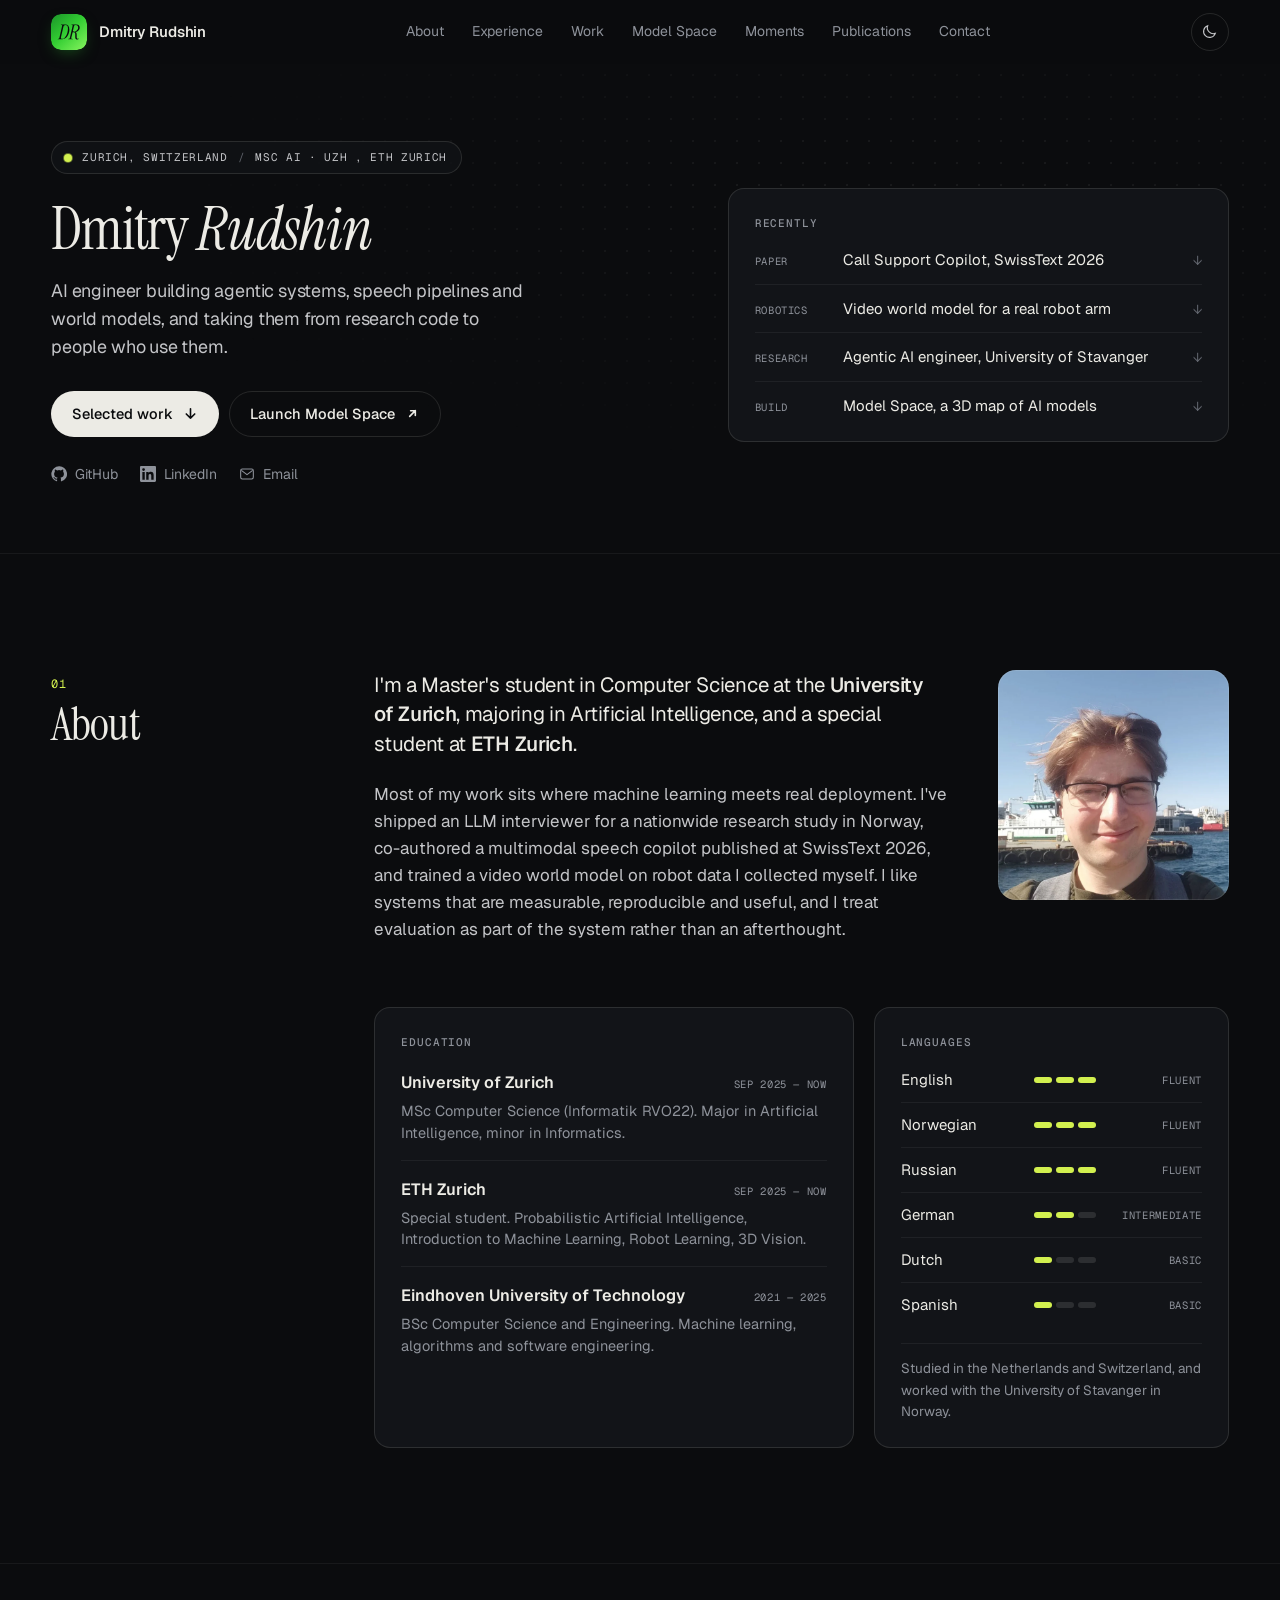
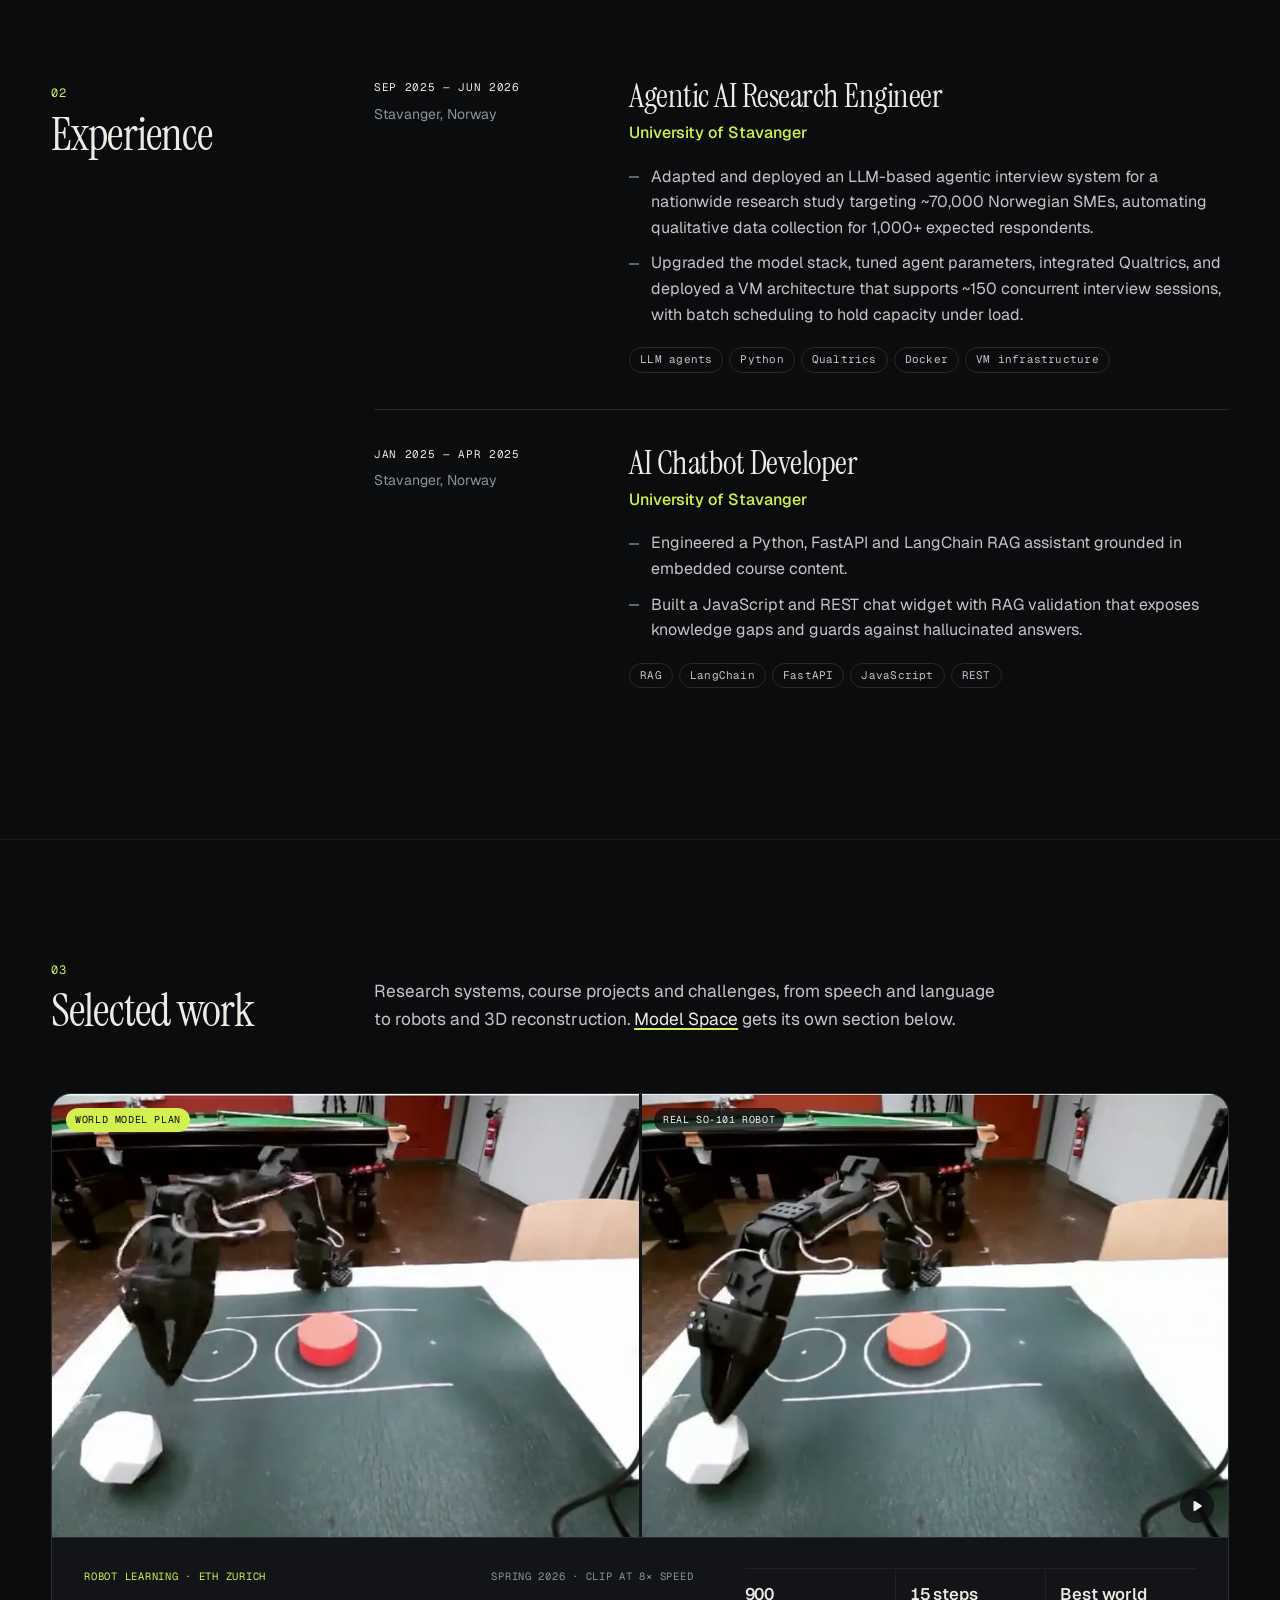
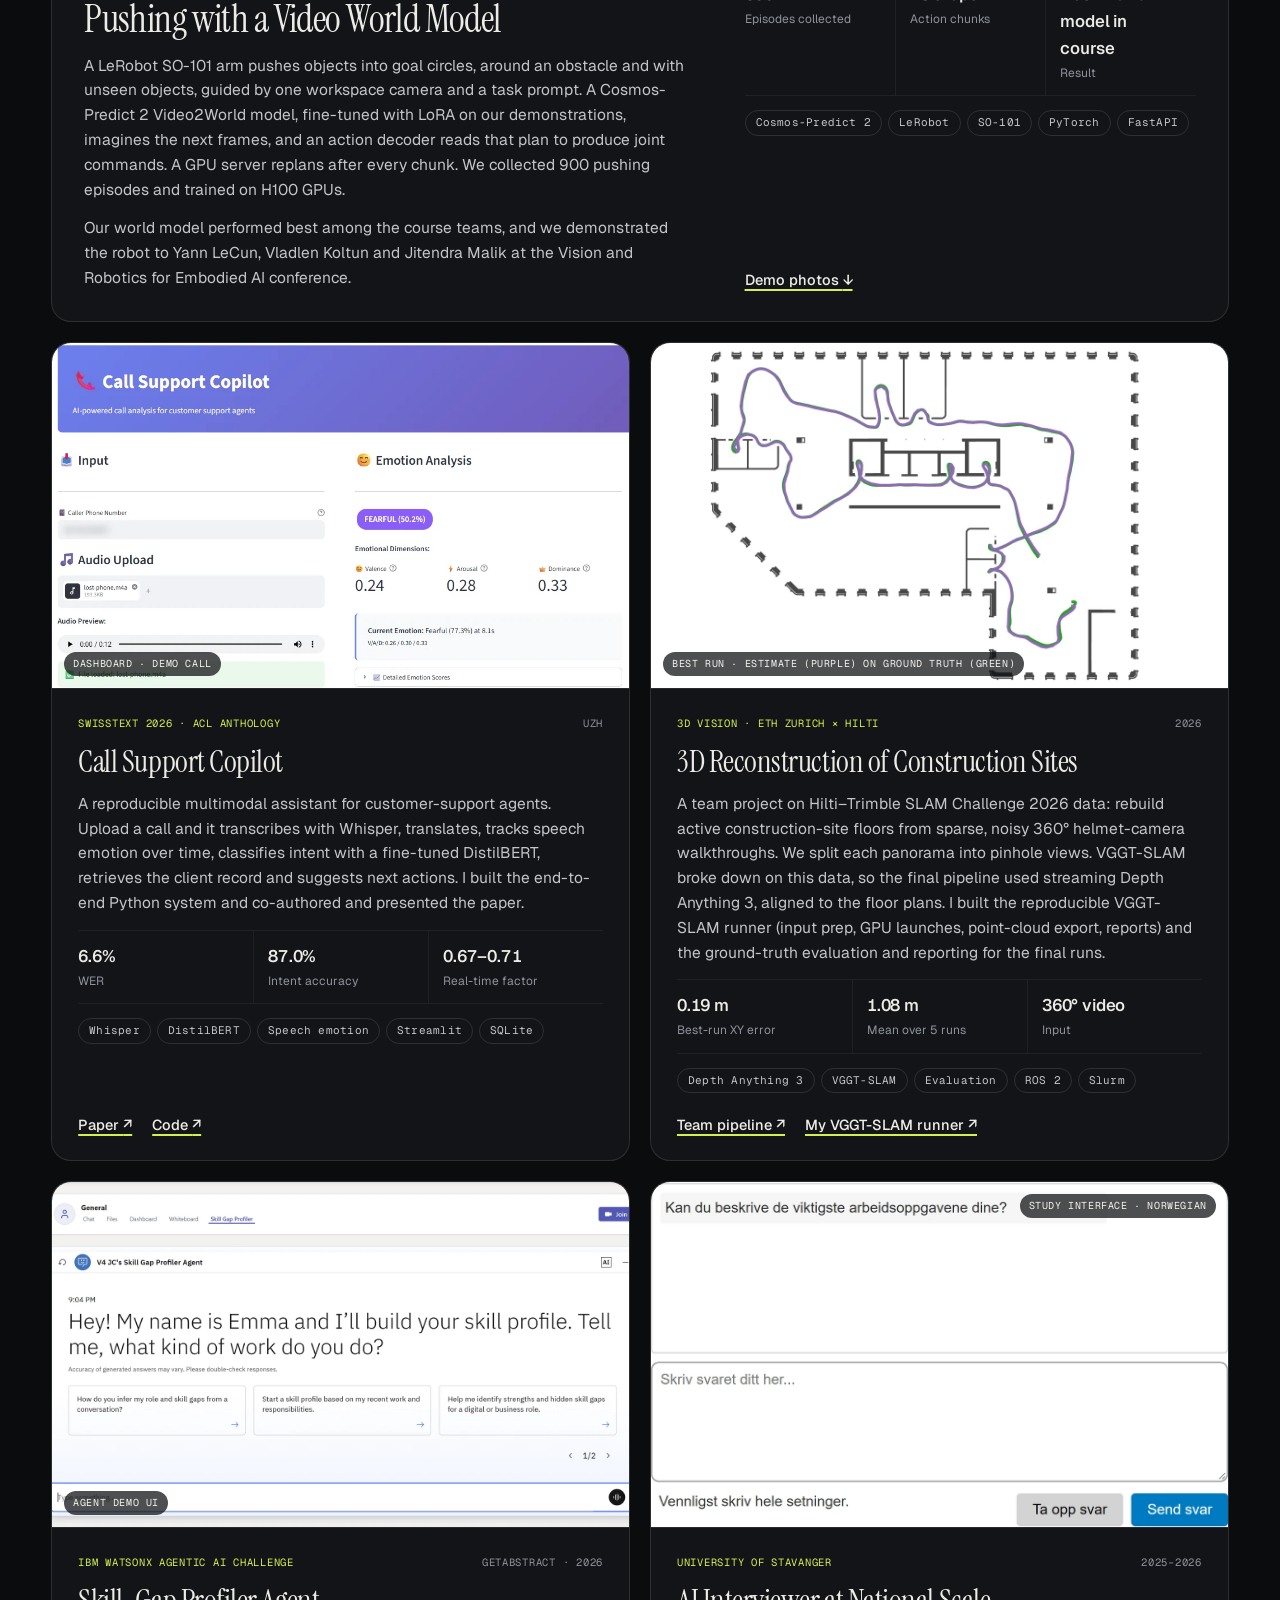
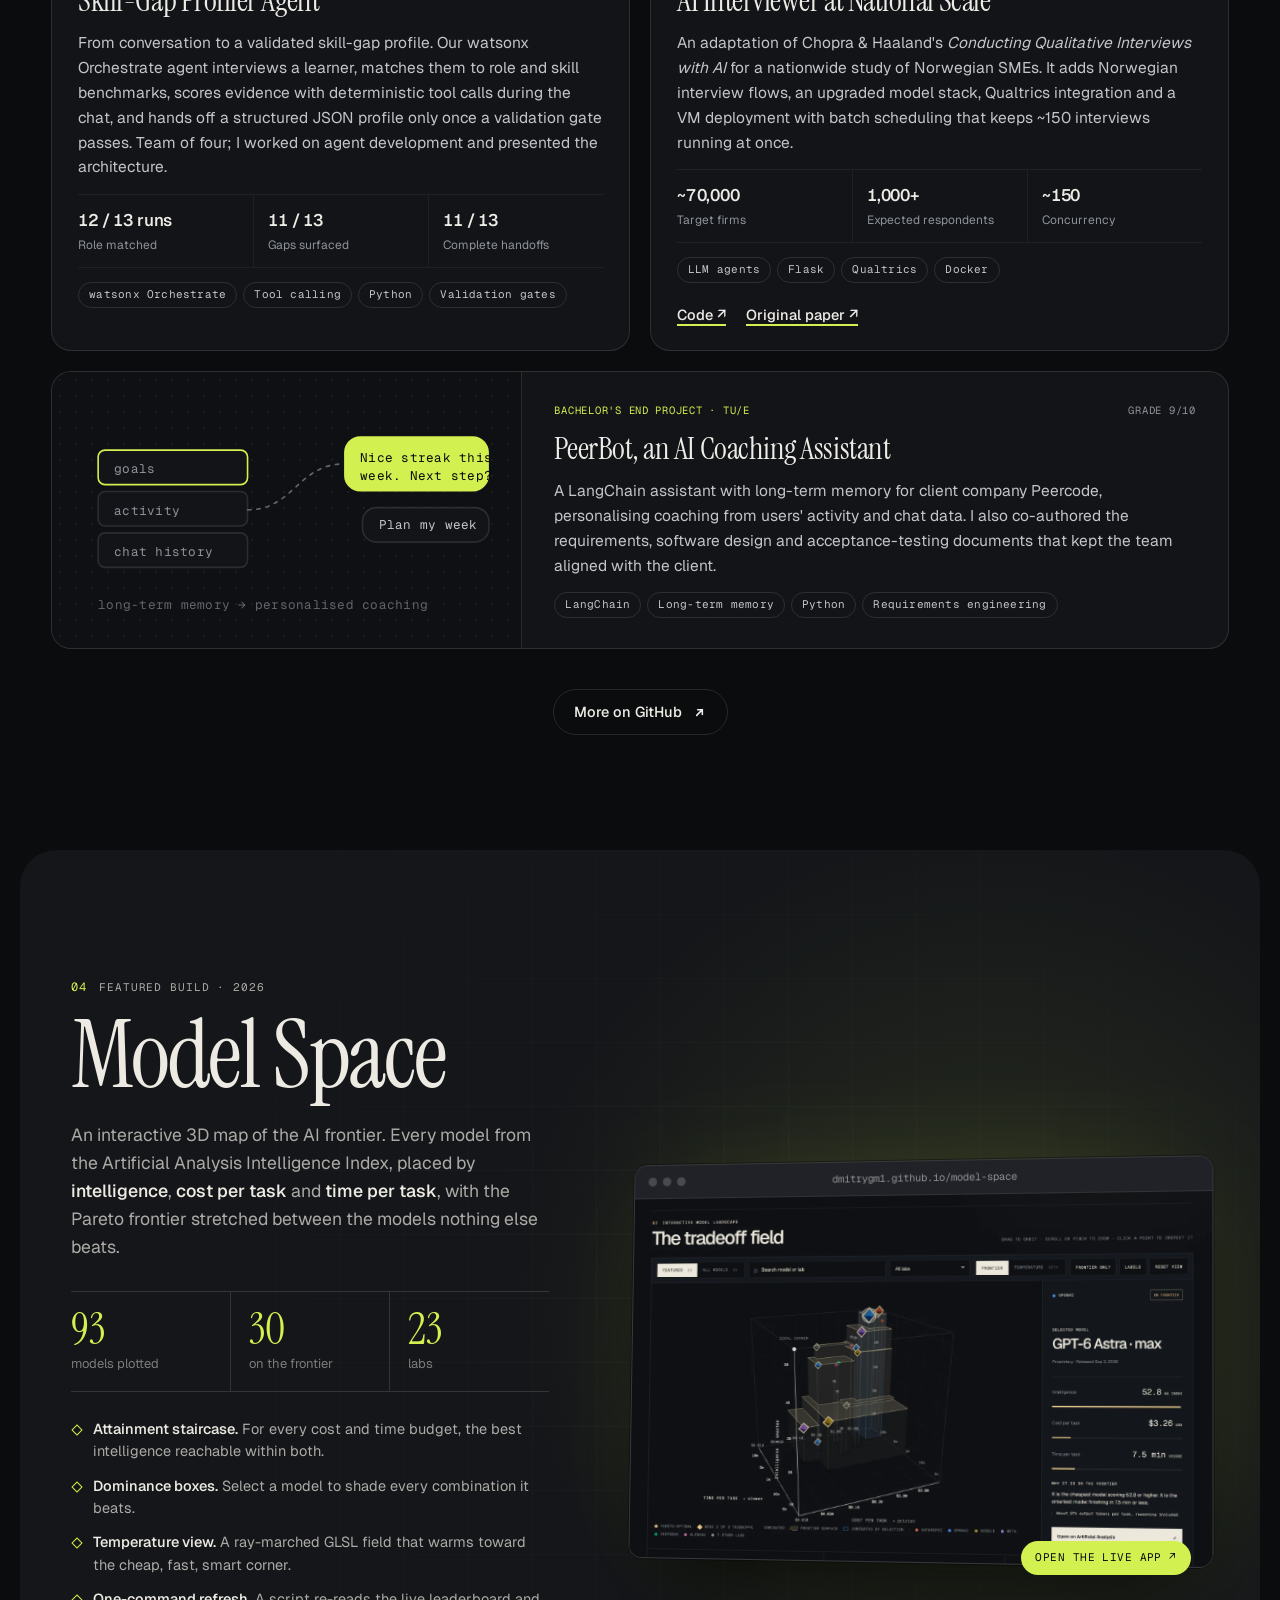
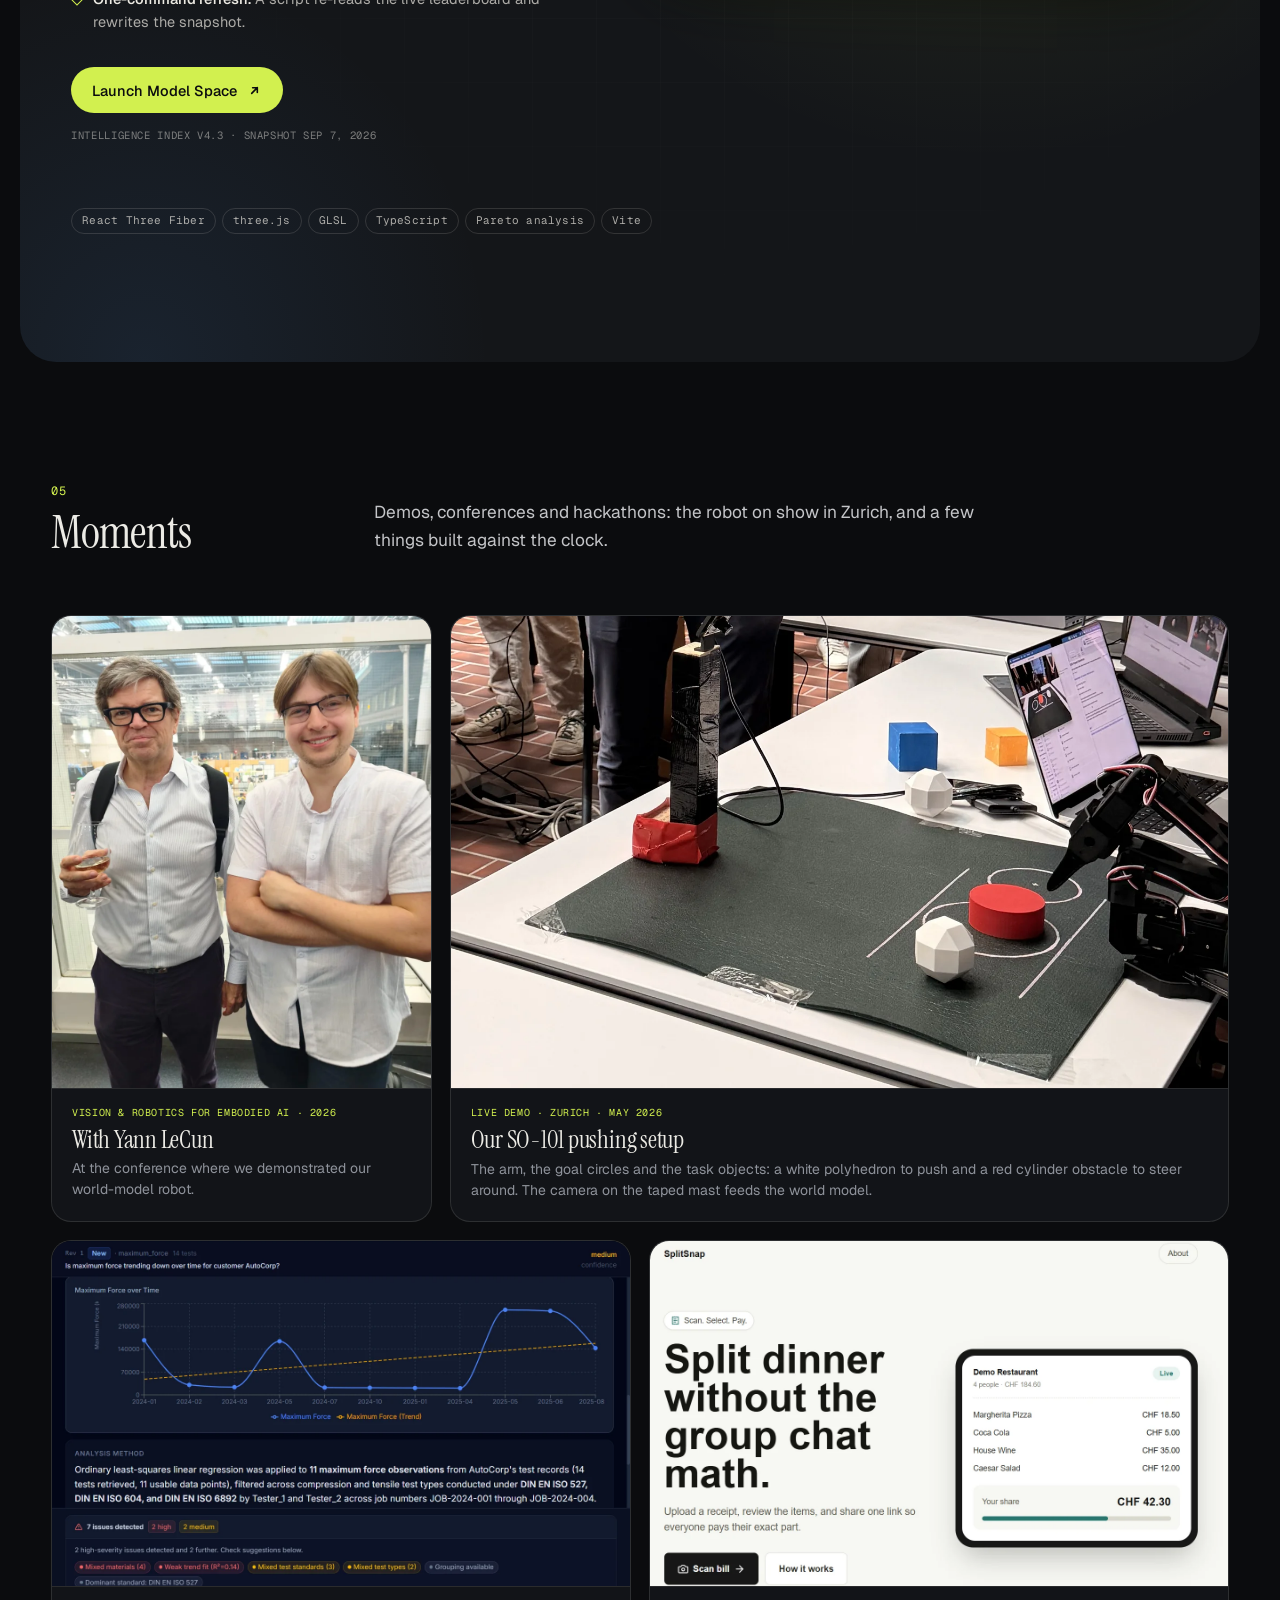
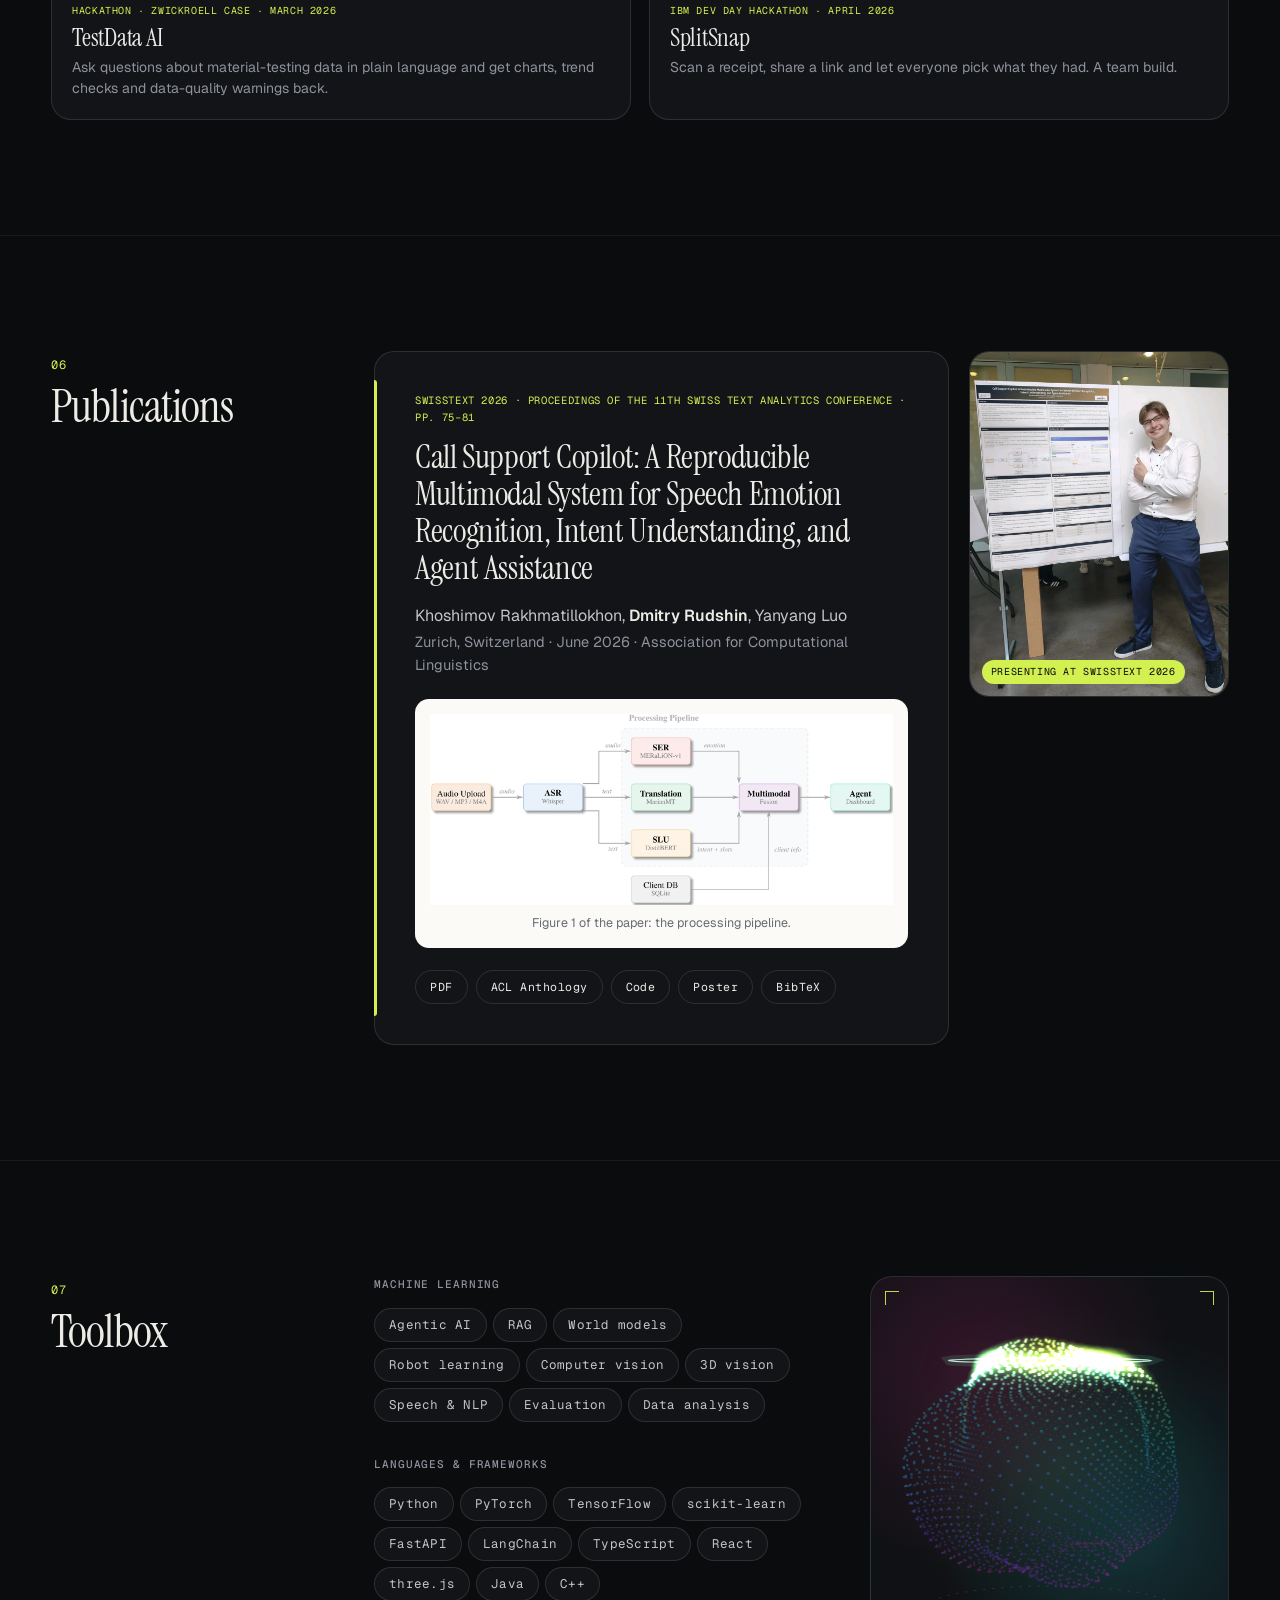
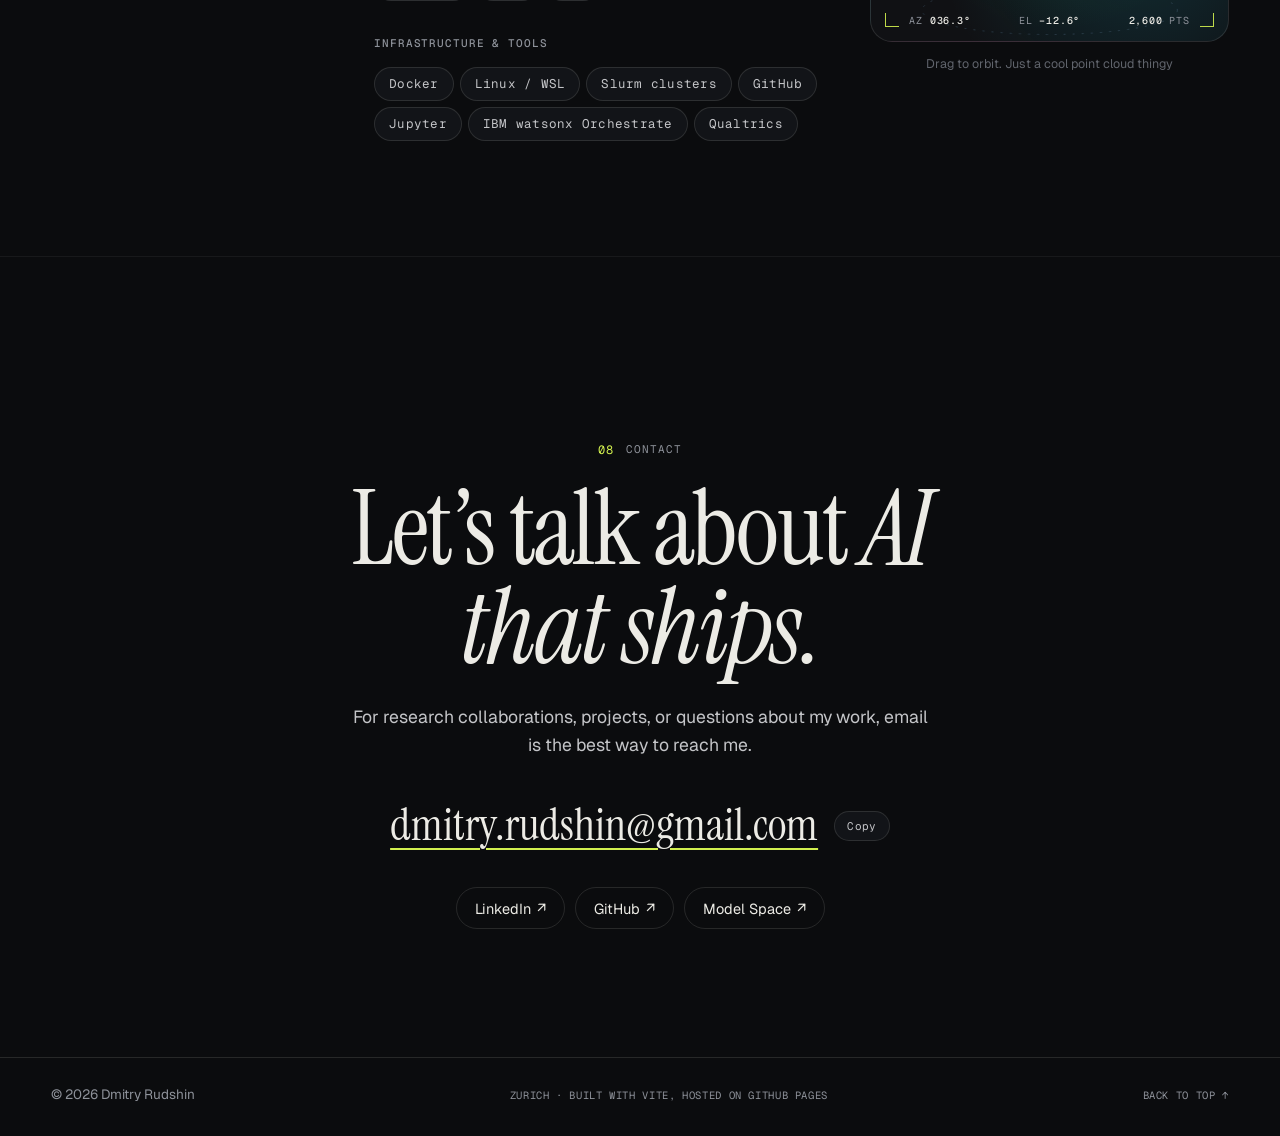
==== commit f9a23f35: "deploy: Dmitrygm1/personal-website@0506b884d9329f7769d4331e00ee0b048adc49aa" ====
--- a/index.html
+++ b/index.html
@@ -71,9 +71,9 @@
         "knowsLanguage": ["English", "Norwegian", "Russian", "German", "Dutch", "Spanish"]
       }
     </script>
-    <script type="module" crossorigin src="/assets/home-Czyv4Zl3.js"></script>
+    <script type="module" crossorigin src="/assets/home-DmO0bb1i.js"></script>
     <link rel="modulepreload" crossorigin href="/assets/pareto-D0q48_XX.js">
-    <link rel="stylesheet" crossorigin href="/assets/home-0fD5lj1x.css">
+    <link rel="stylesheet" crossorigin href="/assets/home-Bxad3C81.css">
   </head>
   <body>
     <a class="skip-link" href="#main">Skip to content</a>
@@ -121,10 +121,7 @@
               <span class="pulse" aria-hidden="true"></span>
               <span>Zurich, Switzerland</span> <span class="sep" aria-hidden="true">/</span> <span>MSc AI · UZH , ETH Zurich</span>
             </p>
-            <h1 class="hero-title reveal" id="hero-title">
-              <span>Dmitry</span>
-              <span><em>Rudshin</em></span>
-            </h1>
+            <h1 class="hero-title reveal" id="hero-title">Dmitry <em>Rudshin</em></h1>
             <p class="hero-lede reveal">
               AI engineer building agentic systems, speech pipelines and
               world models, and taking them from research code to people who use them.
@@ -161,25 +158,23 @@
             </ul>
           </div>
 
-          <figure class="cloud-figure reveal" aria-label="Interactive point cloud">
-            <div class="viewport" data-viewport title="Drag to orbit">
-              <canvas data-pointcloud aria-hidden="true"></canvas>
-              <span class="corner tl" aria-hidden="true"></span>
-              <span class="corner tr" aria-hidden="true"></span>
-              <span class="corner bl" aria-hidden="true"></span>
-              <span class="corner br" aria-hidden="true"></span>
-              <div class="viewport-hud top" aria-hidden="true">
-                <span></span>
-                <span></span>
-              </div>
-              <div class="viewport-hud bottom" aria-hidden="true">
-                <span>az <b data-readout-az>000.0°</b></span>
-                <span>el <b data-readout-el>00.0°</b></span>
-                <span><b data-readout-n>0</b> pts</span>
-              </div>
-            </div>
-            <figcaption>Drag to orbit. Just a cool point cloud thingy</figcaption>
-          </figure>
+          <div class="panel hero-panel reveal">
+            <h2 class="panel-title">Recently</h2>
+            <ul class="hero-index">
+              <li>
+                <a href="#publications"><span class="mono">Paper</span><span>Call Support Copilot, SwissText 2026</span><span class="arrow" aria-hidden="true">↓</span></a>
+              </li>
+              <li>
+                <a href="#work"><span class="mono">Robotics</span><span>Video world model for a real robot arm</span><span class="arrow" aria-hidden="true">↓</span></a>
+              </li>
+              <li>
+                <a href="#experience"><span class="mono">Research</span><span>Agentic AI engineer, University of Stavanger</span><span class="arrow" aria-hidden="true">↓</span></a>
+              </li>
+              <li>
+                <a href="#model-space"><span class="mono">Build</span><span>Model Space, a 3D map of AI models</span><span class="arrow" aria-hidden="true">↓</span></a>
+              </li>
+            </ul>
+          </div>
         </div>
       </section>
 
@@ -809,28 +804,46 @@
             <h2 id="skills-title">Toolbox</h2>
           </header>
 
-          <div class="section-body skills-grid">
-            <div class="skill-group reveal">
-              <h3>Machine learning</h3>
-              <ul class="tags tags-lg">
-                <li>Agentic AI</li><li>RAG</li><li>World models</li><li>Robot learning</li><li>Computer vision</li>
-                <li>3D vision</li><li>Speech &amp; NLP</li><li>Evaluation</li><li>Data analysis</li>
-              </ul>
+          <div class="section-body toolbox">
+            <div class="skills-grid">
+              <div class="skill-group reveal">
+                <h3>Machine learning</h3>
+                <ul class="tags tags-lg">
+                  <li>Agentic AI</li><li>RAG</li><li>World models</li><li>Robot learning</li><li>Computer vision</li>
+                  <li>3D vision</li><li>Speech &amp; NLP</li><li>Evaluation</li><li>Data analysis</li>
+                </ul>
+              </div>
+              <div class="skill-group reveal">
+                <h3>Languages &amp; frameworks</h3>
+                <ul class="tags tags-lg">
+                  <li>Python</li><li>PyTorch</li><li>TensorFlow</li><li>scikit-learn</li><li>FastAPI</li><li>LangChain</li>
+                  <li>TypeScript</li><li>React</li><li>three.js</li><li>Java</li><li>C++</li>
+                </ul>
+              </div>
+              <div class="skill-group reveal">
+                <h3>Infrastructure &amp; tools</h3>
+                <ul class="tags tags-lg">
+                  <li>Docker</li><li>Linux / WSL</li><li>Slurm clusters</li><li>GitHub</li><li>Jupyter</li>
+                  <li>IBM watsonx Orchestrate</li><li>Qualtrics</li>
+                </ul>
+              </div>
             </div>
-            <div class="skill-group reveal">
-              <h3>Languages &amp; frameworks</h3>
-              <ul class="tags tags-lg">
-                <li>Python</li><li>PyTorch</li><li>TensorFlow</li><li>scikit-learn</li><li>FastAPI</li><li>LangChain</li>
-                <li>TypeScript</li><li>React</li><li>three.js</li><li>Java</li><li>C++</li>
-              </ul>
-            </div>
-            <div class="skill-group reveal">
-              <h3>Infrastructure &amp; tools</h3>
-              <ul class="tags tags-lg">
-                <li>Docker</li><li>Linux / WSL</li><li>Slurm clusters</li><li>GitHub</li><li>Jupyter</li>
-                <li>IBM watsonx Orchestrate</li><li>Qualtrics</li>
-              </ul>
-            </div>
+
+            <figure class="cloud-figure reveal" aria-label="Interactive point cloud">
+              <div class="viewport" data-viewport title="Drag to orbit">
+                <canvas data-pointcloud aria-hidden="true"></canvas>
+                <span class="corner tl" aria-hidden="true"></span>
+                <span class="corner tr" aria-hidden="true"></span>
+                <span class="corner bl" aria-hidden="true"></span>
+                <span class="corner br" aria-hidden="true"></span>
+                <div class="viewport-hud bottom" aria-hidden="true">
+                  <span>az <b data-readout-az>000.0°</b></span>
+                  <span>el <b data-readout-el>00.0°</b></span>
+                  <span><b data-readout-n>0</b> pts</span>
+                </div>
+              </div>
+              <figcaption>Drag to orbit. Just a cool point cloud thingy</figcaption>
+            </figure>
           </div>
         </div>
       </section>
--- a/assets/home-Bxad3C81.css
+++ b/assets/home-Bxad3C81.css
@@ -0,0 +1 @@
+:root{--lightningcss-light:initial;--lightningcss-dark: ;color-scheme:light;--bg:#f4f2ec;--bg-2:#eeebe3;--surface:#fbfaf6;--ink:#111214;--ink-2:#3a3e45;--ink-3:#676c75;--ink-4:#9a9ea5;--line:#1112141f;--line-2:#11121411;--accent:#4a6a00;--accent-fill:#cdee45;--accent-ink:#111214;--dot:#11121412;--shadow:0 1px 0 #1112140a, 0 24px 48px -32px #11121452;--f-bg:#0f1012;--f-ink:#eceae3;--f-ink-2:#eceae3b3;--f-ink-3:#eceae37a;--f-line:#eceae324;--f-accent:#d2f04f;--font-sans:"Geist", "Inter", system-ui, -apple-system, "Segoe UI", Roboto, Arial, sans-serif;--font-mono:"Geist Mono", ui-monospace, "SFMono-Regular", "Cascadia Mono", Consolas, monospace;--font-serif:"Instrument Serif", "Iowan Old Style", "Palatino Linotype", Georgia, serif;--gutter:clamp(20px, 4vw, 56px);--max:1240px;--radius:16px;--header-h:64px;--ease:cubic-bezier(.2, .7, .1, 1)}:root[data-theme=dark]{--lightningcss-light: ;--lightningcss-dark:initial;color-scheme:dark;--bg:#0b0c0e;--bg-2:#0f1013;--surface:#121418;--ink:#ecebe5;--ink-2:#c4c5c8;--ink-3:#8e929a;--ink-4:#60646c;--line:#ecebe51f;--line-2:#ecebe50f;--accent:#d2f04f;--accent-fill:#d2f04f;--accent-ink:#0b0c0e;--dot:#ecebe50f;--shadow:0 1px 0 #0000004d, 0 24px 48px -28px #000c;--f-bg:#141619}*,:before,:after{box-sizing:border-box}html{background:var(--bg);scroll-behavior:smooth;scroll-padding-top:calc(var(--header-h) + 12px);-webkit-text-size-adjust:100%}body{background:var(--bg);color:var(--ink);font-family:var(--font-sans);text-rendering:optimizelegibility;-webkit-font-smoothing:antialiased;-moz-osx-font-smoothing:grayscale;margin:0;font-size:16px;line-height:1.6;transition:background-color .3s,color .3s}img,svg,canvas{max-width:100%;display:block}a{color:inherit}button{font:inherit;color:inherit}p,h1,h2,h3,dl,dd,ol,ul,figure{margin:0}ul,ol{padding:0;list-style:none}strong{font-weight:600}::selection{background:var(--accent-fill);color:var(--accent-ink)}:focus-visible{outline:2px solid var(--accent);outline-offset:3px;border-radius:6px}.mono{font-family:var(--font-mono);letter-spacing:.06em;text-transform:uppercase;font-size:11px}.container{width:100%;max-width:calc(var(--max) + var(--gutter) * 2);padding-inline:var(--gutter);margin-inline:auto}.skip-link{z-index:100;background:var(--ink);color:var(--bg);border-radius:10px;padding:10px 14px;font-size:14px;text-decoration:none;position:absolute;top:-60px;left:12px}.skip-link:focus{top:12px}.site-header{z-index:50;height:var(--header-h);background:color-mix(in srgb, var(--bg) 80%, transparent);-webkit-backdrop-filter:saturate(1.4)blur(16px);border-bottom:1px solid #0000;transition:border-color .2s,background-color .3s;position:sticky;top:0}.site-header[data-scrolled=true]{border-bottom-color:var(--line)}.header-inner{height:100%;max-width:calc(var(--max) + var(--gutter) * 2);padding-inline:var(--gutter);justify-content:space-between;align-items:center;gap:24px;margin-inline:auto;display:flex}.brand{letter-spacing:-.01em;align-items:center;gap:12px;font-size:15px;font-weight:560;text-decoration:none;display:inline-flex}.brand-mark{width:36px;height:36px;transition:transform .32s var(--ease), filter .32s ease;border-radius:10px;flex:none;display:block;box-shadow:0 6px 18px -8px #32cd3299}.brand:hover .brand-mark{filter:saturate(1.15);transform:rotate(-6deg)scale(1.04)}.site-nav{align-items:center;gap:4px;display:flex}.site-nav a{color:var(--ink-3);border-radius:999px;padding:8px 12px;font-size:14px;text-decoration:none;transition:color .16s,background-color .16s;position:relative}.site-nav a:hover{color:var(--ink);background:var(--line-2)}.site-nav a[aria-current=true]{color:var(--ink)}.site-nav a[aria-current=true]:after{content:"";background:var(--accent);border-radius:50%;width:4px;height:4px;margin-left:-2px;position:absolute;bottom:2px;left:50%}.header-actions{align-items:center;gap:8px;display:flex}.icon-button{border:1px solid var(--line);width:38px;height:38px;color:var(--ink-2);cursor:pointer;background:0 0;border-radius:999px;place-items:center;padding:0;transition:border-color .16s,color .16s,transform .16s;display:inline-grid}.icon-button:hover{border-color:var(--ink-3);color:var(--ink)}.icon-button:active{transform:scale(.94)}.theme-toggle svg{fill:none;stroke:currentColor;stroke-width:1.6px;stroke-linecap:round;width:17px;height:17px}.theme-toggle .icon-moon,:root[data-theme=dark] .theme-toggle .icon-sun{display:none}:root[data-theme=dark] .theme-toggle .icon-moon{display:block}.menu-toggle{grid-auto-flow:row;align-content:center;gap:5px;display:none}.menu-toggle span{width:16px;height:1.5px;transition:transform .22s var(--ease);background:currentColor;border-radius:2px;display:block}.menu-toggle[aria-expanded=true] span:first-child{transform:translateY(3.25px)rotate(45deg)}.menu-toggle[aria-expanded=true] span:last-child{transform:translateY(-3.25px)rotate(-45deg)}.button{white-space:nowrap;cursor:pointer;min-height:46px;transition:transform .2s var(--ease), background-color .2s ease, border-color .2s ease, color .2s ease;border:1px solid #0000;border-radius:999px;align-items:center;gap:10px;padding:0 20px;font-size:14.5px;font-weight:520;text-decoration:none;display:inline-flex}.button svg{fill:none;stroke:currentColor;stroke-width:1.7px;stroke-linecap:round;stroke-linejoin:round;width:15px;height:15px;transition:transform .22s var(--ease)}.button:hover{transform:translateY(-1px)}.button:hover svg{transform:translate(2px,-2px)}.button-primary{background:var(--ink);color:var(--bg)}.button-primary:hover svg{transform:translateY(2px)}.button-ghost{border-color:var(--line);color:var(--ink)}.button-ghost:hover{border-color:var(--ink-3)}.button-accent{background:var(--f-accent);color:#0b0c0e}.button-accent:hover{background:#e0f77a}.text-link{color:var(--ink);text-decoration:underline;-webkit-text-decoration-color:var(--accent);text-decoration-color:var(--accent);text-underline-offset:3px;text-decoration-thickness:1.5px}.hero{padding-block:clamp(40px,6vw,88px) clamp(48px,5vw,72px);position:relative;overflow:clip}.hero+.section{border-top:1px solid var(--line-2)}.hero:before{content:"";background-image:radial-gradient(var(--dot) 1px, transparent 1.2px);pointer-events:none;background-size:22px 22px;position:absolute;inset:0;-webkit-mask-image:radial-gradient(80% 70% at 70% 30%,#000 20%,#0000 75%);mask-image:radial-gradient(80% 70% at 70% 30%,#000 20%,#0000 75%)}.hero-grid{grid-template-columns:minmax(0,1.1fr) minmax(0,.9fr);align-items:center;gap:clamp(32px,5vw,80px);display:grid;position:relative}.hero-kicker{border:1px solid var(--line);background:color-mix(in srgb, var(--surface) 70%, transparent);color:var(--ink-2);font-family:var(--font-mono);letter-spacing:.06em;text-transform:uppercase;border-radius:999px;flex-wrap:wrap;align-items:center;gap:10px;padding:7px 14px 7px 12px;font-size:11px;display:inline-flex}.hero-kicker .sep{color:var(--ink-4)}.pulse{background:var(--accent-fill);width:8px;height:8px;box-shadow:0 0 0 1px color-mix(in srgb, var(--accent) 40%, transparent);border-radius:50%;position:relative}.pulse:after{content:"";border:1px solid var(--accent);opacity:0;animation:pulse 2.4s var(--ease) infinite;border-radius:50%;position:absolute;inset:-4px}@keyframes pulse{0%{opacity:.8;transform:scale(.5)}to{opacity:0;transform:scale(1.6)}}.hero-title{font-family:var(--font-serif);letter-spacing:-.02em;margin-top:26px;font-size:clamp(2.75rem,4.6vw,4rem);font-weight:400;line-height:1}.hero-title em{font-style:italic}.hero-lede{max-width:40ch;color:var(--ink-2);letter-spacing:-.01em;margin-top:18px;font-size:clamp(1.1rem,1.4vw,1.25rem);line-height:1.55}.hero-actions{flex-wrap:wrap;gap:10px;margin-top:30px;display:flex}.hero-links{flex-wrap:wrap;gap:6px 22px;margin-top:26px;display:flex}.hero-links a{color:var(--ink-3);align-items:center;gap:8px;font-size:14px;text-decoration:none;transition:color .16s;display:inline-flex}.hero-links a:hover{color:var(--ink)}.hero-links svg{fill:currentColor;width:16px;height:16px}.hero-links svg.stroke{fill:none;stroke:currentColor;stroke-width:1.6px;stroke-linejoin:round}.hero-index li+li{border-top:1px solid var(--line-2)}.hero-index a{grid-template-columns:74px minmax(0,1fr) auto;align-items:baseline;gap:14px;padding-block:13px;font-size:15px;line-height:1.45;text-decoration:none;display:grid}.hero-index li:first-child a{padding-top:2px}.hero-index li:last-child a{padding-bottom:0}.hero-index .mono{color:var(--ink-3);font-size:10.5px}.hero-index .arrow{color:var(--ink-4);transition:color .16s ease, transform .22s var(--ease);font-size:13px}.hero-index a:hover .arrow{color:var(--accent);transform:translateY(2px)}.hero-index a:hover span:nth-child(2){text-decoration:underline;-webkit-text-decoration-color:var(--accent);text-decoration-color:var(--accent);text-underline-offset:3px;text-decoration-thickness:1.5px}.cloud-figure figcaption{color:var(--ink-4);text-align:center;margin-top:12px;font-size:12.5px}.viewport{cursor:grab;-webkit-user-select:none;user-select:none;aspect-ratio:1/1.02;border:1px solid var(--line);background:radial-gradient(circle at 30% 26%, #ff2fa00d, transparent 54%), radial-gradient(circle at 74% 70%, #0d94880f, transparent 54%), radial-gradient(circle at 52% 52%, #32cd320d, transparent 62%), color-mix(in srgb, var(--surface) 78%, transparent);touch-action:pan-y;border-radius:22px;max-width:100%;position:relative;overflow:hidden}:root[data-theme=dark] .viewport{background:radial-gradient(circle at 30% 26%, #ff2fa026, transparent 54%), radial-gradient(circle at 74% 70%, #22d3ee26, transparent 54%), radial-gradient(circle at 52% 52%, #32cd321a, transparent 62%), color-mix(in srgb, var(--surface) 72%, transparent)}.viewport.is-dragging{cursor:grabbing}.viewport canvas{width:100%;height:100%;position:absolute;inset:0}.corner{border-color:var(--accent);opacity:.9;border-style:solid;border-width:0;width:14px;height:14px;position:absolute}.corner.tl{border-top-width:1.5px;border-left-width:1.5px;top:14px;left:14px}.corner.tr{border-top-width:1.5px;border-right-width:1.5px;top:14px;right:14px}.corner.bl{border-bottom-width:1.5px;border-left-width:1.5px;bottom:14px;left:14px}.corner.br{border-bottom-width:1.5px;border-right-width:1.5px;bottom:14px;right:14px}.viewport-hud{color:var(--ink-3);font-family:var(--font-mono);letter-spacing:.08em;text-transform:uppercase;pointer-events:none;justify-content:space-between;gap:12px;font-size:10px;display:flex;position:absolute;left:38px;right:38px}.viewport-hud.bottom{bottom:12px}.viewport-hud b{color:var(--ink);font-variant-numeric:tabular-nums;font-weight:500}.section{padding-block:clamp(72px,9vw,124px)}.section+.section{border-top:1px solid var(--line-2)}.section-grid{grid-template-columns:minmax(170px,1fr) minmax(0,3.3fr);gap:clamp(28px,5vw,80px);display:grid}.section-grid-head{align-items:end;margin-bottom:clamp(36px,5vw,60px)}.section-label{top:calc(var(--header-h) + 28px);align-self:start;position:sticky}.section-grid-head .section-label{position:static}.section-index{color:var(--accent);font-family:var(--font-mono);letter-spacing:.08em;font-size:12px;display:inline-block}.section-label h2{font-family:var(--font-serif);letter-spacing:-.02em;margin-top:6px;font-size:clamp(2.4rem,3.6vw,3.2rem);font-weight:400;line-height:1}.section-intro{max-width:58ch;color:var(--ink-2);font-size:1.08rem}.section-body{min-width:0}.about-intro{max-width:64ch;color:var(--ink-2);gap:22px;font-size:1.06rem;display:grid}.about-lead{grid-template-columns:minmax(0,1fr) clamp(160px,18vw,240px);align-items:start;gap:clamp(28px,4vw,56px);display:grid}.portrait{margin:0;position:relative}.portrait img{aspect-ratio:1;object-fit:cover;background:var(--bg-2);filter:saturate(.96);border-radius:18px;width:100%;height:auto}.portrait:after{content:"";box-shadow:inset 0 0 0 1px var(--line);pointer-events:none;border-radius:18px;position:absolute;inset:0}.big-text{color:var(--ink);letter-spacing:-.015em;font-size:clamp(1.2rem,1.6vw,1.4rem);line-height:1.45}.big-text strong{font-weight:560}.about-columns{grid-template-columns:minmax(0,1.35fr) minmax(0,1fr);gap:20px;margin-top:clamp(40px,5vw,64px);display:grid}.panel{border:1px solid var(--line);border-radius:var(--radius);background:var(--surface);padding:26px 26px 24px}.panel-title{color:var(--ink-3);font-family:var(--font-mono);letter-spacing:.08em;text-transform:uppercase;margin-bottom:14px;font-size:11px;font-weight:500}.edu-list li{border-top:1px solid var(--line-2);padding-block:16px}.edu-list li:first-child{border-top:0;padding-top:4px}.edu-head{flex-wrap:wrap;justify-content:space-between;align-items:baseline;gap:4px 16px;display:flex}.edu-head strong{font-size:1.02rem}.edu-head .mono{color:var(--ink-3);font-size:10.5px}.edu-list p{color:var(--ink-3);margin-top:4px;font-size:14.5px;line-height:1.5}.lang-list li{border-top:1px solid var(--line-2);grid-template-columns:1fr auto 92px;align-items:center;gap:14px;padding-block:10px;font-size:15px;display:grid}.lang-list li:first-child{border-top:0;padding-top:2px}.lang-list em{color:var(--ink-3);font-family:var(--font-mono);letter-spacing:.06em;text-align:right;text-transform:uppercase;font-size:10.5px;font-style:normal}.level{gap:4px;display:inline-flex}.level i{background:var(--line);border-radius:3px;width:18px;height:6px}.level[data-level="1"] i:nth-child(-n+1),.level[data-level="2"] i:nth-child(-n+2),.level[data-level="3"] i:nth-child(-n+3){background:var(--accent)}.panel-note{border-top:1px solid var(--line-2);color:var(--ink-3);margin-top:16px;padding-top:14px;font-size:13.5px}.timeline{display:grid}.role{border-top:1px solid var(--line);grid-template-columns:minmax(150px,.34fr) minmax(0,1fr);gap:20px clamp(20px,4vw,56px);padding-block:36px;display:grid}.role:first-child{border-top:0;padding-top:0}.role-meta{align-content:start;gap:6px;display:grid}.role-meta .mono{color:var(--ink)}.role-place{color:var(--ink-3);font-size:14px}.role-body h3{font-family:var(--font-serif);letter-spacing:-.015em;font-size:clamp(1.8rem,2.6vw,2.35rem);font-weight:400;line-height:1.05}.role-org{color:var(--accent);margin-top:6px;font-weight:520}.role-body>ul:not(.tags){max-width:68ch;color:var(--ink-2);gap:10px;margin-top:18px;display:grid}.role-body>ul:not(.tags) li{padding-left:22px;position:relative}.role-body>ul:not(.tags) li:before{content:"";background:var(--ink-4);width:10px;height:1.5px;position:absolute;top:.8em;left:0}.role-body .tags{margin-top:20px}.tags{flex-wrap:wrap;gap:6px;display:flex}.tags li{border:1px solid var(--line);color:var(--ink-2);font-family:var(--font-mono);letter-spacing:.02em;border-radius:999px;padding:3px 10px;font-size:11px;line-height:1.6}.tags-lg li{background:var(--surface);padding:6px 14px;font-size:12.5px}.project-grid{grid-template-columns:repeat(2,minmax(0,1fr));gap:20px;display:grid}.project{border:1px solid var(--line);background:var(--surface);transition:transform .32s var(--ease), box-shadow .32s var(--ease), border-color .2s ease;border-radius:20px;flex-direction:column;display:flex;overflow:hidden}.project:hover{border-color:color-mix(in srgb, var(--ink) 22%, transparent);box-shadow:var(--shadow);transform:translateY(-4px)}.project-art{aspect-ratio:400/240;border-bottom:1px solid var(--line);background-color:var(--bg-2);background-image:radial-gradient(var(--dot) 1px, transparent 1.2px);color:var(--ink-3);background-size:16px 16px;position:relative;overflow:hidden}.project-art svg{width:100%;height:100%}.project-body{flex-direction:column;flex:1;gap:14px;padding:26px 26px 24px;display:flex}.project-meta{color:var(--ink-3);font-family:var(--font-mono);letter-spacing:.07em;text-transform:uppercase;flex-wrap:wrap;justify-content:space-between;gap:4px 16px;font-size:10.5px;display:flex}.project-meta span:first-child{color:var(--accent)}.project h3{font-family:var(--font-serif);letter-spacing:-.015em;font-size:clamp(1.75rem,2.4vw,2.2rem);font-weight:400;line-height:1.05}.project-body>p:not(.project-meta){color:var(--ink-2);font-size:15.5px;line-height:1.6}.project-stats{border-top:1px solid var(--line-2);border-bottom:1px solid var(--line-2);grid-template-columns:repeat(3,minmax(0,1fr));display:grid}.project-stats>div{flex-direction:column-reverse;justify-content:flex-end;gap:2px;padding:12px 12px 12px 0;display:flex}.project-stats>div+div{border-left:1px solid var(--line-2);padding-left:14px}.project-stats dd{letter-spacing:-.01em;font-variant-numeric:tabular-nums;font-size:1.05rem;font-weight:560}.project-stats dt{color:var(--ink-3);font-size:12px}.project-links{flex-wrap:wrap;gap:8px 20px;margin-top:auto;padding-top:6px;display:flex}.project-links a{color:var(--ink);text-decoration:underline;-webkit-text-decoration-color:var(--accent);text-decoration-color:var(--accent);text-underline-offset:4px;font-size:14.5px;font-weight:520;text-decoration-thickness:1.5px;transition:text-decoration-color .16s}.project-links a:hover{-webkit-text-decoration-color:var(--ink);text-decoration-color:var(--ink)}.project .tags+.project-links{margin-top:auto}.more-link{justify-content:center;margin-top:40px;display:flex}.project-media{aspect-ratio:400/240;border-bottom:1px solid var(--line);background:var(--bg-2);margin:0;position:relative;overflow:hidden}.project-media img,.project-media video{object-fit:cover;width:100%;height:100%;transition:transform .9s var(--ease)}.project:hover .project-media img,.project:hover .project-media video{transform:scale(1.025)}.media-tag{z-index:1;color:#f4f2ec;font-family:var(--font-mono);letter-spacing:.06em;text-transform:uppercase;-webkit-backdrop-filter:blur(6px);background:#0b0c0eb8;border-radius:999px;padding:4px 9px;font-size:10px;position:absolute;bottom:12px;left:12px}.media-tag.accent{background:var(--accent-fill);color:#0b0c0e}.project-featured{grid-column:1/-1}.project-featured .project-media{aspect-ratio:1440/544;background:#0f1012}.project-featured:hover .project-media video{transform:none}.project-featured .project-body{grid-template-columns:minmax(0,1.35fr) minmax(0,1fr);gap:18px clamp(28px,4vw,56px);padding:30px 32px;display:grid}.featured-main,.featured-side{flex-direction:column;gap:14px;display:flex}.featured-main>p:not(.project-meta){color:var(--ink-2);font-size:15.5px;line-height:1.6}.featured-main h3{font-size:clamp(2rem,3vw,2.7rem)}.featured-side{justify-content:flex-end}.media-tag.tag-left,.media-tag.tag-right{top:14px;bottom:auto}.media-tag.tag-left{left:14px}.media-tag.tag-top-right{inset:12px 12px auto auto}.media-tag.tag-right{left:calc(50% + 14px)}.media-divider{background:var(--surface);width:3px;margin-left:-1.5px;position:absolute;top:0;bottom:0;left:50%}.media-toggle{z-index:2;color:#f4f2ec;cursor:pointer;-webkit-backdrop-filter:blur(6px);background:#0b0c0eb8;border:0;border-radius:50%;place-items:center;width:34px;height:34px;padding:0;transition:transform .16s,background-color .16s;display:inline-grid;position:absolute;bottom:14px;right:14px}.media-toggle:hover{background:#0b0c0ee6;transform:scale(1.06)}.media-toggle svg{fill:currentColor;stroke:currentColor;stroke-width:2px;stroke-linecap:round;stroke-linejoin:round;width:14px;height:14px}.media-toggle .icon-play,.media-toggle[data-paused=true] .icon-pause{display:none}.media-toggle[data-paused=true] .icon-play{display:block}.project-row{grid-column:1/-1;grid-template-columns:minmax(0,.8fr) minmax(0,1.2fr);display:grid}.project-row .project-art{aspect-ratio:auto;border-bottom:0;border-right:1px solid var(--line);height:100%;min-height:240px}.project-row .project-art svg{position:absolute;inset:0}.project-row .project-body{justify-content:center;padding:30px 32px}.sr-only{clip:rect(0, 0, 0, 0);white-space:nowrap;border:0;width:1px;height:1px;margin:-1px;padding:0;position:absolute;overflow:hidden}.art{fill:none;stroke:currentColor;stroke-width:1.4px;stroke-linecap:round;stroke-linejoin:round}.art text{fill:var(--ink-3);stroke:none;font-family:var(--font-mono);letter-spacing:.02em;font-size:11px}.art .accent,.art text.accent{fill:var(--accent)}.art-memory .stack rect{fill:var(--surface);stroke:var(--line)}.art-memory .stack rect.hot{stroke:var(--accent)}.art-memory .link{stroke:var(--ink-4);stroke-dasharray:3 5}.art-memory .bubbles .a{fill:var(--accent-fill);stroke:#0000}.art-memory .bubbles .q{fill:var(--surface);stroke:var(--line)}.art-memory .bubbles text{fill:var(--accent-ink)}.art-memory .bubbles text.reply{fill:var(--ink-2)}.art .labels-text{fill:var(--ink-4)}.feature{background:var(--f-bg);color:var(--f-ink);isolation:isolate;border-radius:clamp(20px,3vw,36px);margin-inline:clamp(8px,1.6vw,20px);padding-block:clamp(72px,10vw,136px);position:relative;overflow:hidden}.feature:before{content:"";z-index:-1;background:radial-gradient(55% 60% at 78% 40%,#d2f04f1a,#0000 70%),radial-gradient(40% 50% at 10% 100%,#4c94ec1a,#0000 70%);position:absolute;inset:0}.feature:after{content:"";z-index:-1;background-image:linear-gradient(var(--f-line) 1px, transparent 1px), linear-gradient(90deg, var(--f-line) 1px, transparent 1px);opacity:.28;background-size:64px 64px;position:absolute;inset:0;-webkit-mask-image:radial-gradient(70% 70% at 60% 40%,#000,#0000 80%);mask-image:radial-gradient(70% 70% at 60% 40%,#000,#0000 80%)}.feature ::selection{background:var(--f-accent);color:#0b0c0e}.feature :focus-visible{outline-color:var(--f-accent)}.feature-grid{grid-template-columns:minmax(0,.9fr) minmax(0,1.1fr);align-items:center;gap:clamp(40px,6vw,88px);display:grid}.feature-kicker{color:var(--f-ink-2);font-family:var(--font-mono);letter-spacing:.08em;text-transform:uppercase;align-items:center;gap:12px;font-size:11px;display:flex}.feature .section-index{color:var(--f-accent)}.feature-title{font-family:var(--font-serif);letter-spacing:-.025em;margin-top:14px;font-size:clamp(3.6rem,7.4vw,6.6rem);font-weight:400;line-height:.92}.feature-lede{max-width:46ch;color:var(--f-ink-2);margin-top:22px;font-size:1.1rem}.feature-lede strong{color:var(--f-ink);font-weight:540}.feature-stats{border-top:1px solid var(--f-line);border-bottom:1px solid var(--f-line);grid-template-columns:repeat(3,minmax(0,1fr));margin-top:30px;display:grid}.feature-stats>div{gap:2px;padding:16px 12px 16px 0;display:grid}.feature-stats>div+div{border-left:1px solid var(--f-line);padding-left:18px}.feature-stats dd{color:var(--f-accent);font-family:var(--font-serif);font-size:clamp(2.2rem,3.4vw,3rem);line-height:1}.feature-stats dt{color:var(--f-ink-3);font-size:13px}.feature-list{color:var(--f-ink-2);gap:12px;margin-top:26px;font-size:14.5px;line-height:1.55;display:grid}.feature-list li{padding-left:22px;position:relative}.feature-list li:before{content:"";border:1.5px solid var(--f-accent);width:8px;height:8px;position:absolute;top:.55em;left:2px;transform:rotate(45deg)}.feature-list strong{color:var(--f-ink);font-weight:540}.feature-actions{flex-wrap:wrap;align-items:center;gap:14px 22px;margin-top:34px;display:flex}.feature-foot{color:var(--f-ink-3);font-size:10.5px}.feature-shot{color:inherit;perspective:1800px;text-decoration:none;display:block;position:relative}.browser{border:1px solid var(--f-line);transform-origin:30%;transition:transform .7s var(--ease), box-shadow .7s var(--ease);background:#1a1c20;border-radius:14px;overflow:hidden;transform:rotateY(-9deg)rotateX(3deg);box-shadow:0 0 0 1px #0006,0 40px 80px -30px #000000e6,0 0 120px -40px #d2f04f40}.feature-shot:hover .browser,.feature-shot:focus-visible .browser{transform:none}.browser-bar{background:#202227;border-bottom:1px solid #ffffff14;align-items:center;gap:6px;height:34px;padding:0 14px;display:flex}.browser-bar i{background:#ffffff2e;border-radius:50%;width:9px;height:9px}.browser-bar span{color:#ffffff80;font-family:var(--font-mono);text-align:center;flex:1;margin-right:30px;font-size:10.5px}.browser img{aspect-ratio:16/10;object-fit:cover;object-position:top;background:#f7f5f0;width:100%;height:auto}.shot-dark,:root[data-theme=dark] .shot-light{display:none}:root[data-theme=dark] .shot-dark{background:#0f1115;display:block}.shot-cta{background:var(--f-accent);color:#0b0c0e;font-family:var(--font-mono);letter-spacing:.04em;text-transform:uppercase;transition:transform .3s var(--ease);border-radius:999px;padding:8px 14px;font-size:11px;position:absolute;bottom:-14px;right:18px}.feature-shot:hover .shot-cta{transform:translateY(-4px)}.feature-tags{margin-top:clamp(40px,5vw,64px)}.feature-tags li{border-color:var(--f-line);color:var(--f-ink-2)}.moments-grid{grid-template-columns:repeat(12,minmax(0,1fr));gap:18px;display:grid}.moment{border:1px solid var(--line);background:var(--surface);transition:border-color .2s ease, box-shadow .32s var(--ease);border-radius:20px;flex-direction:column;grid-column:span 4;margin:0;display:flex;position:relative;overflow:hidden}.moment:hover{border-color:color-mix(in srgb, var(--ink) 22%, transparent);box-shadow:var(--shadow)}.moment.wide{grid-column:span 8}.moment.half{grid-column:span 6}.moment-img{aspect-ratio:var(--ratio,4 / 5);border-bottom:1px solid var(--line);background:var(--bg-2);flex:none;position:relative;overflow:hidden}.moment-img img{object-fit:cover;object-position:var(--focus,50% 50%);width:100%;height:100%;transition:transform .9s var(--ease);position:absolute;inset:0}.moment:hover .moment-img img{transform:scale(1.025)}.moment figcaption{flex:1;align-content:start;gap:5px;padding:16px 20px 20px;display:grid}.moment figcaption strong{font-family:var(--font-serif);letter-spacing:-.01em;font-size:1.55rem;font-weight:400;line-height:1.1}.moment figcaption span:not(.mono){color:var(--ink-3);font-size:14px;line-height:1.5}.moment figcaption .mono{color:var(--accent);font-size:10px}.moment-note{background:radial-gradient(circle at 80% 20%, color-mix(in srgb, var(--accent-fill) 22%, transparent), transparent 60%), var(--surface);justify-content:center;align-items:flex-start;gap:16px;padding:28px}.moment-note .mono{color:var(--accent)}.moment-note-text{font-family:var(--font-serif);letter-spacing:-.01em;font-size:clamp(1.6rem,2.4vw,2.1rem);line-height:1.12}.publication{border:1px solid var(--line);background:var(--surface);border-radius:20px;padding:clamp(24px,3.4vw,40px);position:relative}.publication:before{content:"";background:var(--accent-fill);border-radius:0 3px 3px 0;width:3px;position:absolute;top:28px;bottom:28px;left:-1px}.pub-venue{color:var(--accent);font-size:10.5px;line-height:1.6}.publication h3{font-family:var(--font-serif);letter-spacing:-.012em;margin-top:12px;font-size:clamp(1.6rem,2.6vw,2.25rem);font-weight:400;line-height:1.12}.publication h3 a{background-image:linear-gradient(var(--accent), var(--accent));transition:background-size .5s var(--ease);background-position:0 92%;background-repeat:no-repeat;background-size:0% 1.5px;text-decoration:none}.publication h3 a:hover{background-size:100% 1.5px}.pub-authors{color:var(--ink-2);margin-top:16px}.pub-authors strong{color:var(--ink);font-weight:600}.pub-where{color:var(--ink-3);margin-top:2px;font-size:14.5px}.pub-actions{flex-wrap:wrap;gap:8px;margin-top:22px;display:flex}.chip-link{border:1px solid var(--line);min-height:34px;color:var(--ink);font-family:var(--font-mono);letter-spacing:.04em;cursor:pointer;background:0 0;border-radius:999px;align-items:center;padding:0 14px;font-size:11.5px;text-decoration:none;transition:border-color .16s,background-color .16s;display:inline-flex}.chip-link:hover,.chip-link[aria-expanded=true]{border-color:var(--ink-3);background:var(--line-2)}.bibtex{border:1px solid var(--line);background:var(--bg-2);border-radius:12px;margin-top:16px;position:relative}.bibtex pre{color:var(--ink-2);font-family:var(--font-mono);margin:0;padding:18px 20px;font-size:12px;line-height:1.65;overflow-x:auto}.copy-button{border:1px solid var(--line);background:var(--surface);min-height:30px;color:var(--ink-2);font-family:var(--font-mono);letter-spacing:.04em;cursor:pointer;border-radius:999px;padding:0 12px;font-size:11px;transition:border-color .16s,color .16s}.copy-button:hover{border-color:var(--ink-3);color:var(--ink)}.bibtex .copy-button{position:absolute;top:10px;right:10px}.pub-layout{grid-template-columns:minmax(0,1fr) clamp(180px,22vw,260px);align-items:stretch;gap:20px;display:grid}.pub-photo{border:1px solid var(--line);background:var(--bg-2);border-radius:20px;align-self:start;display:block;position:relative;overflow:hidden}.pub-photo img{aspect-ratio:3/4;object-fit:cover;width:100%;height:auto}.pub-figure{border:1px solid var(--line);background:#fbfaf7;border-radius:14px;margin:22px 0 0;padding:14px}.pub-figure img{width:100%;height:auto}.pub-figure figcaption{color:#676c75;text-align:center;margin-top:8px;font-size:12.5px}.toolbox{grid-template-columns:minmax(0,1fr) clamp(300px,28vw,380px);align-items:start;gap:clamp(28px,4vw,56px);display:grid}.skills-grid{gap:34px;display:grid}.skill-group h3{color:var(--ink-3);font-family:var(--font-mono);letter-spacing:.08em;text-transform:uppercase;margin-bottom:14px;font-size:11px;font-weight:500}.contact{border-top:1px solid var(--line-2);text-align:center;padding-block:clamp(96px,14vw,190px) clamp(80px,10vw,130px)}.contact-kicker{color:var(--ink-3);font-family:var(--font-mono);letter-spacing:.08em;text-transform:uppercase;gap:12px;font-size:11px;display:inline-flex}.contact-title{max-width:14ch;font-family:var(--font-serif);letter-spacing:-.025em;margin:18px auto 0;font-size:clamp(3rem,8.2vw,7.2rem);font-weight:400;line-height:.94}.contact-title em{font-style:italic}.contact-lede{max-width:48ch;color:var(--ink-2);margin:26px auto 0;font-size:1.1rem}.contact-row{flex-wrap:wrap;justify-content:center;align-items:center;gap:12px 16px;margin-top:40px;display:flex}.contact-email{font-family:var(--font-serif);text-decoration:underline;-webkit-text-decoration-color:var(--accent);text-decoration-color:var(--accent);text-underline-offset:8px;overflow-wrap:anywhere;font-size:clamp(1.6rem,4vw,2.8rem);line-height:1.2;text-decoration-thickness:2px;transition:text-decoration-color .16s}.contact-email:hover{-webkit-text-decoration-color:var(--ink);text-decoration-color:var(--ink)}.contact-links{flex-wrap:wrap;justify-content:center;gap:10px;margin-top:34px;display:flex}.contact-links a{border:1px solid var(--line);min-height:42px;transition:border-color .16s ease, transform .2s var(--ease);border-radius:999px;align-items:center;gap:6px;padding:0 18px;font-size:14.5px;text-decoration:none;display:inline-flex}.contact-links a:hover{border-color:var(--ink-3);transform:translateY(-1px)}.site-footer{border-top:1px solid var(--line);color:var(--ink-3);font-size:13.5px}.footer-inner{flex-wrap:wrap;justify-content:space-between;align-items:center;gap:10px 24px;padding-block:26px 30px;display:flex}.site-footer .mono{font-size:10.5px}.site-footer a{text-decoration:none}.site-footer a:hover{color:var(--ink)}.toast{z-index:60;background:var(--ink);color:var(--bg);opacity:0;pointer-events:none;transition:opacity .2s ease, transform .3s var(--ease);border-radius:999px;padding:10px 16px;font-size:14px;position:fixed;bottom:24px;left:50%;transform:translate(-50%,12px)}.toast[data-visible=true]{opacity:1;transform:translate(-50%)}.js .reveal{opacity:0;transition:opacity .8s var(--ease), transform .9s var(--ease);transition-delay:var(--reveal-delay,0s);transform:translateY(18px)}.js .reveal.is-in{opacity:1;transform:none}@media (max-width:1080px){.site-nav a{padding-inline:9px;font-size:13.5px}.about-columns{grid-template-columns:1fr}}@media (max-width:920px){.menu-toggle{display:inline-grid}.site-nav{top:calc(var(--header-h) - 1px);padding:8px var(--gutter) 18px;border-bottom:1px solid var(--line);background:var(--bg);opacity:0;visibility:hidden;transition:opacity .2s ease, transform .26s var(--ease), visibility 0s linear .26s;flex-direction:column;align-items:stretch;gap:0;position:absolute;left:0;right:0;transform:translateY(-8px);box-shadow:0 24px 40px -30px #0006}.site-nav[data-open=true]{opacity:1;visibility:visible;transition:opacity .2s ease, transform .26s var(--ease), visibility 0s;transform:none}.site-nav a{border-bottom:1px solid var(--line-2);border-radius:0;padding:14px 4px;font-size:17px}.site-nav a:last-child{border-bottom:0}.site-nav a:hover{background:0 0}.site-nav a[aria-current=true]:after{margin:-2px 0 0;inset:50% 6px auto auto}.hero-grid{grid-template-columns:1fr}.hero-panel{max-width:560px}.section-grid{grid-template-columns:1fr}.section-label{position:static}.project-grid,.feature-grid{grid-template-columns:1fr}.browser{transform:none}}@media (max-width:600px){:root{--header-h:58px}.brand-name{font-size:14px}.hero-title{font-size:clamp(2.5rem,12vw,3.2rem)}.hero-index a{grid-template-columns:66px minmax(0,1fr) auto;gap:12px;font-size:14.5px}.hero-kicker{border-radius:14px;row-gap:2px}.hero-kicker .sep{display:none}.hero-kicker>span:last-child{flex-basis:100%;padding-left:18px}.hero-actions .button{flex:auto;justify-content:center}.role{grid-template-columns:1fr;gap:10px}.project-body{padding:22px 20px 20px}.project-stats dd{font-size:.95rem}.project-stats dt{font-size:11px}.lang-list li{grid-template-columns:1fr auto 84px;gap:10px}.panel{padding:22px 18px 20px}.feature-stats>div+div{padding-left:12px}.shot-cta{right:12px}.footer-inner{flex-direction:column;align-items:flex-start}}@media (max-width:380px){.brand-name{display:none}}@media (max-width:920px){.moments-grid{grid-template-columns:1fr}.moment,.moment.wide,.moment.half{grid-column:auto}.moment .moment-img{aspect-ratio:16/10!important}.moment:first-child .moment-img img{object-position:50% 18%}.pub-photo{justify-self:start;width:min(100%,320px)}.project-featured .project-body,.project-row{grid-template-columns:1fr}.project-row .project-art{aspect-ratio:400/240;border-right:0;border-bottom:1px solid var(--line);min-height:0}.pub-layout{grid-template-columns:1fr}}@media (max-width:760px){.toolbox{grid-template-columns:1fr}.cloud-figure{width:min(100%,420px)}}@media (max-width:600px){.about-lead{grid-template-columns:1fr}.portrait{order:-1;width:min(62%,240px)}.moment .moment-img{aspect-ratio:var(--ratio,4 / 5)!important}.project-featured .project-media{aspect-ratio:1440/700}.project-featured .project-media video{object-fit:cover}.project-featured .project-body,.project-row .project-body{padding:22px 20px 20px}.media-tag.tag-left,.media-tag.tag-right{padding:3px 7px;font-size:9px;top:8px}.media-tag.tag-left{left:8px}.media-tag.tag-right{left:calc(50% + 8px)}}@media (prefers-reduced-motion:reduce){html{scroll-behavior:auto}*,:before,:after{transition-duration:.01ms!important;animation-duration:.01ms!important;animation-iteration-count:1!important}.js .reveal,.browser{transform:none}}@media print{.site-header,.cloud-figure,.project-art,.feature-shot,.media-toggle,.media-divider,.media-tag,.toast{display:none!important}.js .reveal{opacity:1;transform:none}.feature{color:#000;background:0 0}}
